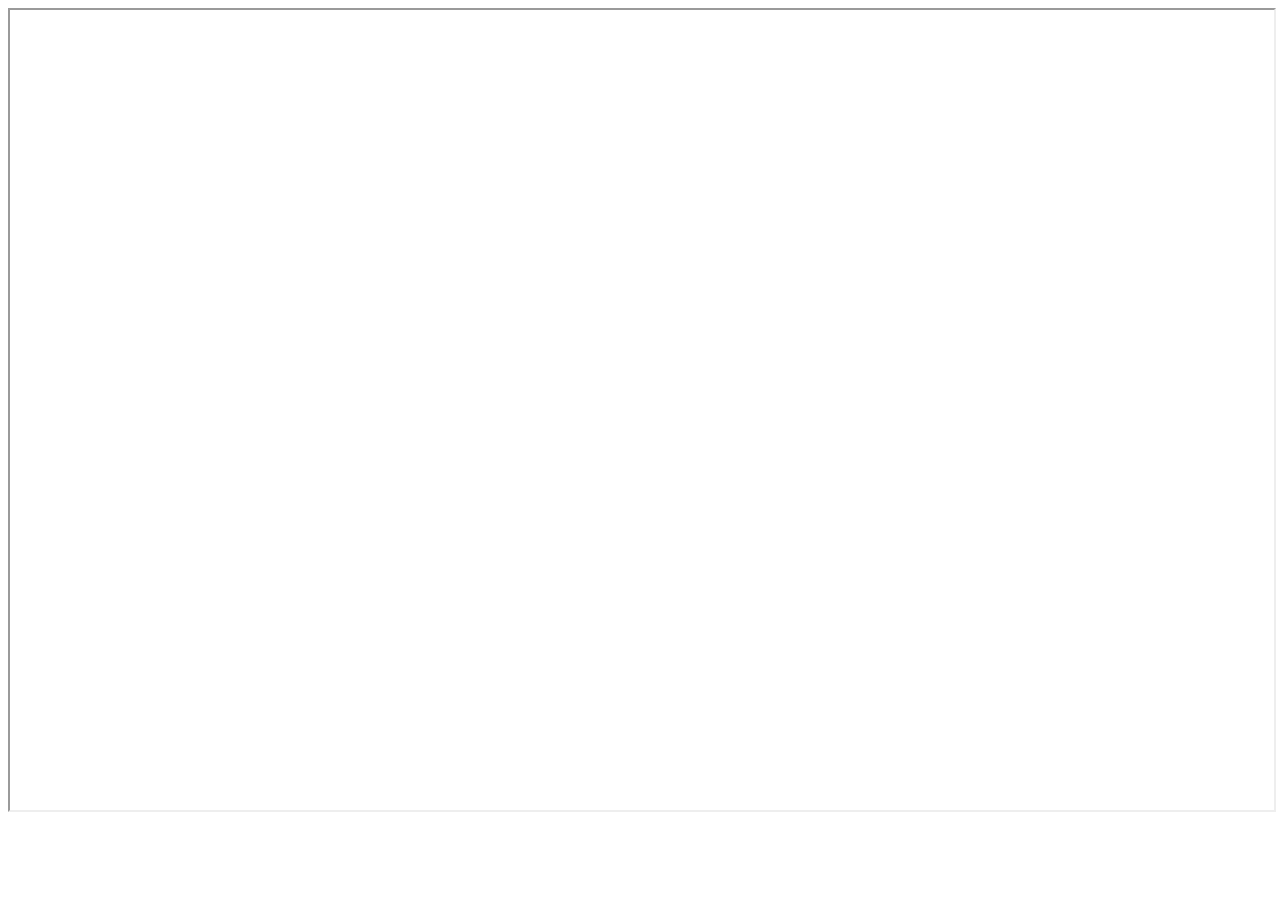
==== index.html @ 92f9ce31 "no jekyll" ====
<!DOCTYPE html>
<html lang="en">
<head>
    <meta charset="UTF-8">
    <meta name="viewport" content="width=device-width, initial-scale=1.0">
    <title>Mitzi Morris</title>
</head>
<body>
    <iframe src="MitziMorrisResume.pdf" width="100%" height="800px"></iframe>
</body>
</html>
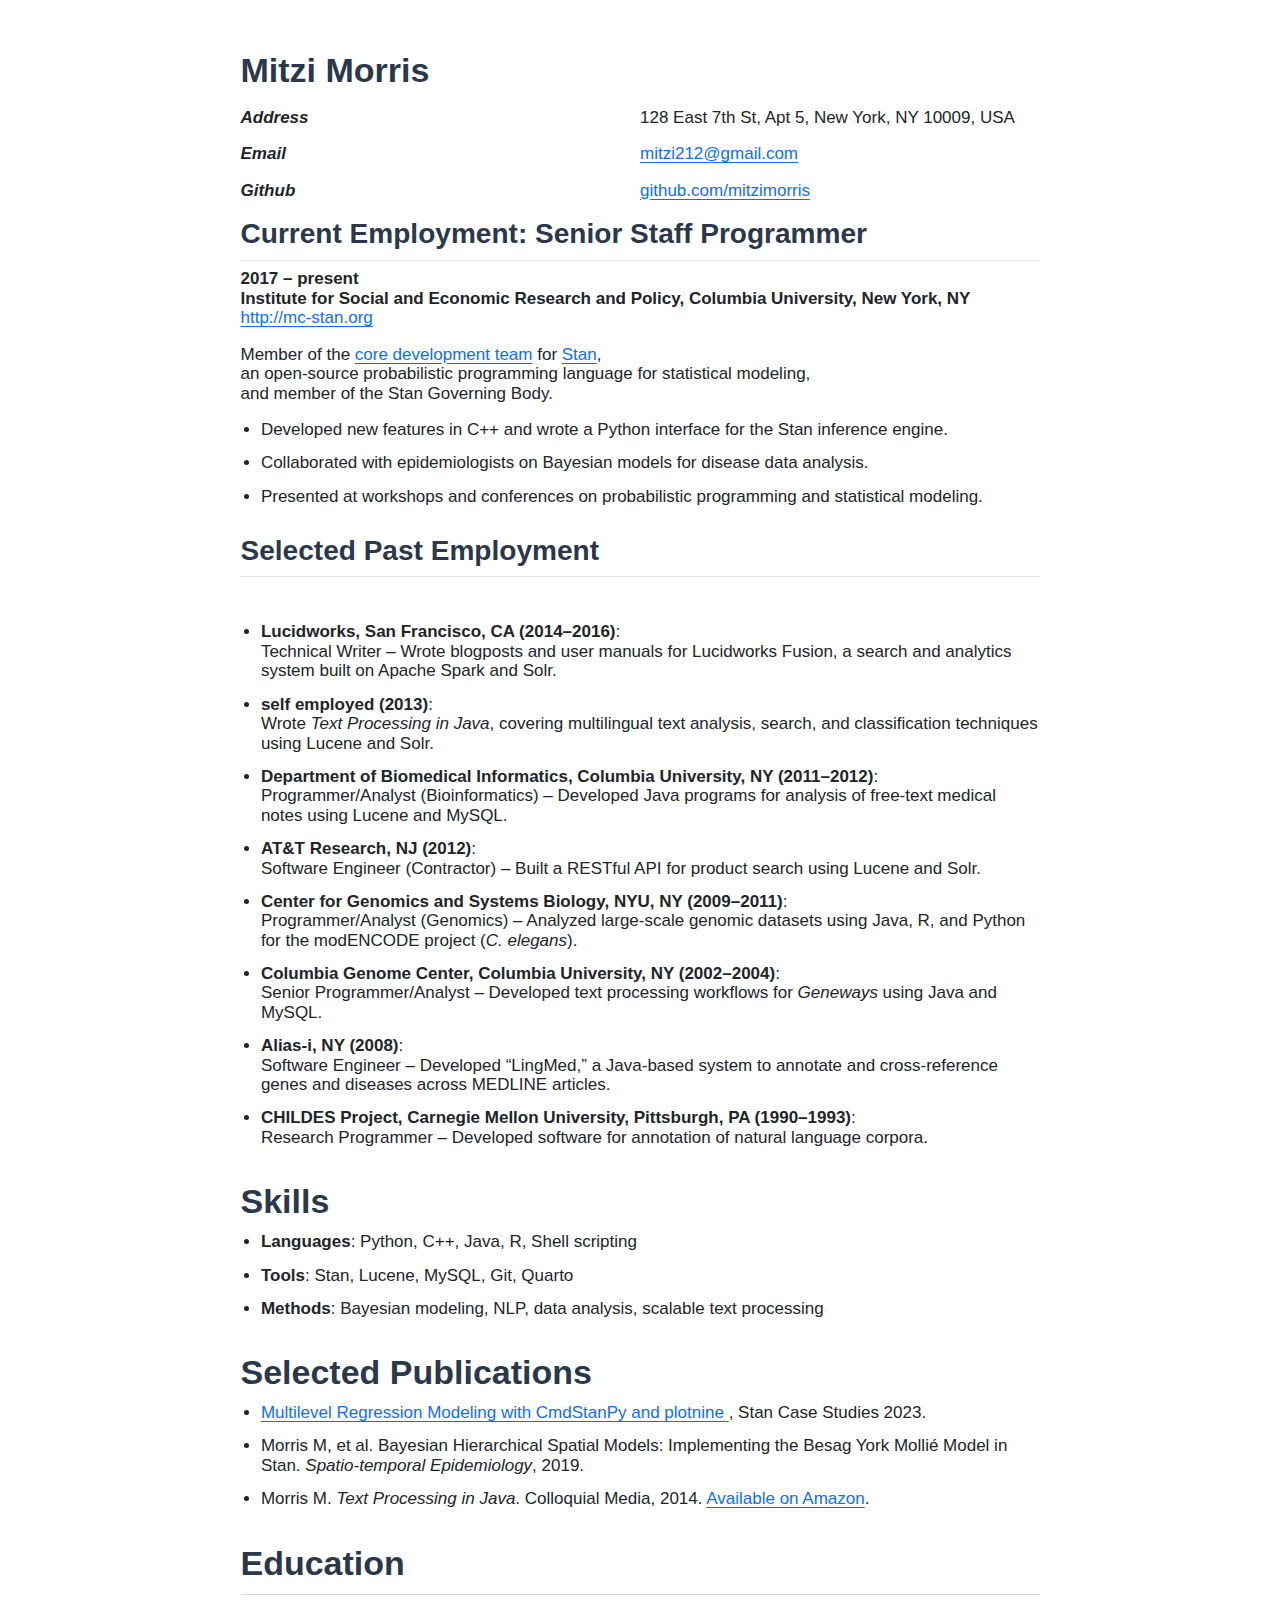
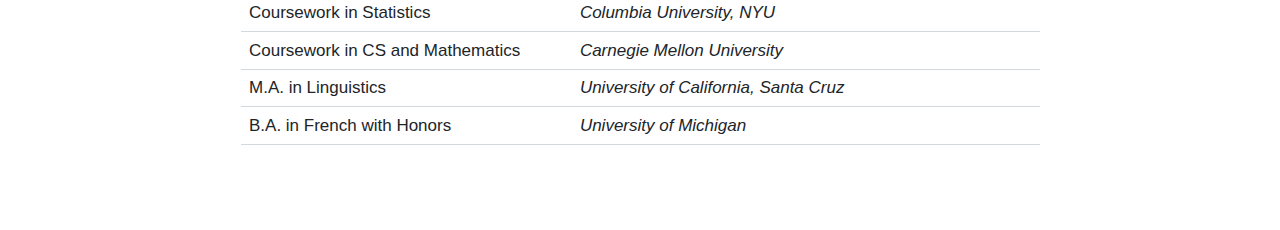
==== commit 098a48e4: "new res" ====
--- a/index.html
+++ b/index.html
@@ -1,11 +1,3670 @@
 <!DOCTYPE html>
-<html lang="en">
-<head>
-    <meta charset="UTF-8">
-    <meta name="viewport" content="width=device-width, initial-scale=1.0">
-    <title>Mitzi Morris</title>
+<html xmlns="http://www.w3.org/1999/xhtml" lang="en" xml:lang="en"><head>
+
+<meta charset="utf-8">
+<meta name="generator" content="quarto-1.5.57">
+
+<meta name="viewport" content="width=device-width, initial-scale=1.0, user-scalable=yes">
+
+
+<title>Mitzi Morris</title>
+<style>
+code{white-space: pre-wrap;}
+span.smallcaps{font-variant: small-caps;}
+div.columns{display: flex; gap: min(4vw, 1.5em);}
+div.column{flex: auto; overflow-x: auto;}
+div.hanging-indent{margin-left: 1.5em; text-indent: -1.5em;}
+ul.task-list{list-style: none;}
+ul.task-list li input[type="checkbox"] {
+width: 0.8em;
+margin: 0 0.8em 0.2em -1em;  vertical-align: middle;
+}
+</style>
+
+
+<script>/*!
+ * clipboard.js v2.0.11
+ * https://clipboardjs.com/
+ *
+ * Licensed MIT © Zeno Rocha
+ */
+!function(t,e){"object"==typeof exports&&"object"==typeof module?module.exports=e():"function"==typeof define&&define.amd?define([],e):"object"==typeof exports?exports.ClipboardJS=e():t.ClipboardJS=e()}(this,function(){return n={686:function(t,e,n){"use strict";n.d(e,{default:function(){return b}});var e=n(279),i=n.n(e),e=n(370),u=n.n(e),e=n(817),r=n.n(e);function c(t){try{return document.execCommand(t)}catch(t){return}}var a=function(t){t=r()(t);return c("cut"),t};function o(t,e){var n,o,t=(n=t,o="rtl"===document.documentElement.getAttribute("dir"),(t=document.createElement("textarea")).style.fontSize="12pt",t.style.border="0",t.style.padding="0",t.style.margin="0",t.style.position="absolute",t.style[o?"right":"left"]="-9999px",o=window.pageYOffset||document.documentElement.scrollTop,t.style.top="".concat(o,"px"),t.setAttribute("readonly",""),t.value=n,t);return e.container.appendChild(t),e=r()(t),c("copy"),t.remove(),e}var f=function(t){var e=1<arguments.length&&void 0!==arguments[1]?arguments[1]:{container:document.body},n="";return"string"==typeof t?n=o(t,e):t instanceof HTMLInputElement&&!["text","search","url","tel","password"].includes(null==t?void 0:t.type)?n=o(t.value,e):(n=r()(t),c("copy")),n};function l(t){return(l="function"==typeof Symbol&&"symbol"==typeof Symbol.iterator?function(t){return typeof t}:function(t){return t&&"function"==typeof Symbol&&t.constructor===Symbol&&t!==Symbol.prototype?"symbol":typeof t})(t)}var s=function(){var t=0<arguments.length&&void 0!==arguments[0]?arguments[0]:{},e=t.action,n=void 0===e?"copy":e,o=t.container,e=t.target,t=t.text;if("copy"!==n&&"cut"!==n)throw new Error('Invalid "action" value, use either "copy" or "cut"');if(void 0!==e){if(!e||"object"!==l(e)||1!==e.nodeType)throw new Error('Invalid "target" value, use a valid Element');if("copy"===n&&e.hasAttribute("disabled"))throw new Error('Invalid "target" attribute. Please use "readonly" instead of "disabled" attribute');if("cut"===n&&(e.hasAttribute("readonly")||e.hasAttribute("disabled")))throw new Error('Invalid "target" attribute. You can\'t cut text from elements with "readonly" or "disabled" attributes')}return t?f(t,{container:o}):e?"cut"===n?a(e):f(e,{container:o}):void 0};function p(t){return(p="function"==typeof Symbol&&"symbol"==typeof Symbol.iterator?function(t){return typeof t}:function(t){return t&&"function"==typeof Symbol&&t.constructor===Symbol&&t!==Symbol.prototype?"symbol":typeof t})(t)}function d(t,e){for(var n=0;n<e.length;n++){var o=e[n];o.enumerable=o.enumerable||!1,o.configurable=!0,"value"in o&&(o.writable=!0),Object.defineProperty(t,o.key,o)}}function y(t,e){return(y=Object.setPrototypeOf||function(t,e){return t.__proto__=e,t})(t,e)}function h(n){var o=function(){if("undefined"==typeof Reflect||!Reflect.construct)return!1;if(Reflect.construct.sham)return!1;if("function"==typeof Proxy)return!0;try{return Date.prototype.toString.call(Reflect.construct(Date,[],function(){})),!0}catch(t){return!1}}();return function(){var t,e=v(n);return t=o?(t=v(this).constructor,Reflect.construct(e,arguments,t)):e.apply(this,arguments),e=this,!(t=t)||"object"!==p(t)&&"function"!=typeof t?function(t){if(void 0!==t)return t;throw new ReferenceError("this hasn't been initialised - super() hasn't been called")}(e):t}}function v(t){return(v=Object.setPrototypeOf?Object.getPrototypeOf:function(t){return t.__proto__||Object.getPrototypeOf(t)})(t)}function m(t,e){t="data-clipboard-".concat(t);if(e.hasAttribute(t))return e.getAttribute(t)}var b=function(){!function(t,e){if("function"!=typeof e&&null!==e)throw new TypeError("Super expression must either be null or a function");t.prototype=Object.create(e&&e.prototype,{constructor:{value:t,writable:!0,configurable:!0}}),e&&y(t,e)}(r,i());var t,e,n,o=h(r);function r(t,e){var n;return function(t){if(!(t instanceof r))throw new TypeError("Cannot call a class as a function")}(this),(n=o.call(this)).resolveOptions(e),n.listenClick(t),n}return t=r,n=[{key:"copy",value:function(t){var e=1<arguments.length&&void 0!==arguments[1]?arguments[1]:{container:document.body};return f(t,e)}},{key:"cut",value:function(t){return a(t)}},{key:"isSupported",value:function(){var t=0<arguments.length&&void 0!==arguments[0]?arguments[0]:["copy","cut"],t="string"==typeof t?[t]:t,e=!!document.queryCommandSupported;return t.forEach(function(t){e=e&&!!document.queryCommandSupported(t)}),e}}],(e=[{key:"resolveOptions",value:function(){var t=0<arguments.length&&void 0!==arguments[0]?arguments[0]:{};this.action="function"==typeof t.action?t.action:this.defaultAction,this.target="function"==typeof t.target?t.target:this.defaultTarget,this.text="function"==typeof t.text?t.text:this.defaultText,this.container="object"===p(t.container)?t.container:document.body}},{key:"listenClick",value:function(t){var e=this;this.listener=u()(t,"click",function(t){return e.onClick(t)})}},{key:"onClick",value:function(t){var e=t.delegateTarget||t.currentTarget,n=this.action(e)||"copy",t=s({action:n,container:this.container,target:this.target(e),text:this.text(e)});this.emit(t?"success":"error",{action:n,text:t,trigger:e,clearSelection:function(){e&&e.focus(),window.getSelection().removeAllRanges()}})}},{key:"defaultAction",value:function(t){return m("action",t)}},{key:"defaultTarget",value:function(t){t=m("target",t);if(t)return document.querySelector(t)}},{key:"defaultText",value:function(t){return m("text",t)}},{key:"destroy",value:function(){this.listener.destroy()}}])&&d(t.prototype,e),n&&d(t,n),r}()},828:function(t){var e;"undefined"==typeof Element||Element.prototype.matches||((e=Element.prototype).matches=e.matchesSelector||e.mozMatchesSelector||e.msMatchesSelector||e.oMatchesSelector||e.webkitMatchesSelector),t.exports=function(t,e){for(;t&&9!==t.nodeType;){if("function"==typeof t.matches&&t.matches(e))return t;t=t.parentNode}}},438:function(t,e,n){var u=n(828);function i(t,e,n,o,r){var i=function(e,n,t,o){return function(t){t.delegateTarget=u(t.target,n),t.delegateTarget&&o.call(e,t)}}.apply(this,arguments);return t.addEventListener(n,i,r),{destroy:function(){t.removeEventListener(n,i,r)}}}t.exports=function(t,e,n,o,r){return"function"==typeof t.addEventListener?i.apply(null,arguments):"function"==typeof n?i.bind(null,document).apply(null,arguments):("string"==typeof t&&(t=document.querySelectorAll(t)),Array.prototype.map.call(t,function(t){return i(t,e,n,o,r)}))}},879:function(t,n){n.node=function(t){return void 0!==t&&t instanceof HTMLElement&&1===t.nodeType},n.nodeList=function(t){var e=Object.prototype.toString.call(t);return void 0!==t&&("[object NodeList]"===e||"[object HTMLCollection]"===e)&&"length"in t&&(0===t.length||n.node(t[0]))},n.string=function(t){return"string"==typeof t||t instanceof String},n.fn=function(t){return"[object Function]"===Object.prototype.toString.call(t)}},370:function(t,e,n){var f=n(879),l=n(438);t.exports=function(t,e,n){if(!t&&!e&&!n)throw new Error("Missing required arguments");if(!f.string(e))throw new TypeError("Second argument must be a String");if(!f.fn(n))throw new TypeError("Third argument must be a Function");if(f.node(t))return c=e,a=n,(u=t).addEventListener(c,a),{destroy:function(){u.removeEventListener(c,a)}};if(f.nodeList(t))return o=t,r=e,i=n,Array.prototype.forEach.call(o,function(t){t.addEventListener(r,i)}),{destroy:function(){Array.prototype.forEach.call(o,function(t){t.removeEventListener(r,i)})}};if(f.string(t))return t=t,e=e,n=n,l(document.body,t,e,n);throw new TypeError("First argument must be a String, HTMLElement, HTMLCollection, or NodeList");var o,r,i,u,c,a}},817:function(t){t.exports=function(t){var e,n="SELECT"===t.nodeName?(t.focus(),t.value):"INPUT"===t.nodeName||"TEXTAREA"===t.nodeName?((e=t.hasAttribute("readonly"))||t.setAttribute("readonly",""),t.select(),t.setSelectionRange(0,t.value.length),e||t.removeAttribute("readonly"),t.value):(t.hasAttribute("contenteditable")&&t.focus(),n=window.getSelection(),(e=document.createRange()).selectNodeContents(t),n.removeAllRanges(),n.addRange(e),n.toString());return n}},279:function(t){function e(){}e.prototype={on:function(t,e,n){var o=this.e||(this.e={});return(o[t]||(o[t]=[])).push({fn:e,ctx:n}),this},once:function(t,e,n){var o=this;function r(){o.off(t,r),e.apply(n,arguments)}return r._=e,this.on(t,r,n)},emit:function(t){for(var e=[].slice.call(arguments,1),n=((this.e||(this.e={}))[t]||[]).slice(),o=0,r=n.length;o<r;o++)n[o].fn.apply(n[o].ctx,e);return this},off:function(t,e){var n=this.e||(this.e={}),o=n[t],r=[];if(o&&e)for(var i=0,u=o.length;i<u;i++)o[i].fn!==e&&o[i].fn._!==e&&r.push(o[i]);return r.length?n[t]=r:delete n[t],this}},t.exports=e,t.exports.TinyEmitter=e}},r={},o.n=function(t){var e=t&&t.__esModule?function(){return t.default}:function(){return t};return o.d(e,{a:e}),e},o.d=function(t,e){for(var n in e)o.o(e,n)&&!o.o(t,n)&&Object.defineProperty(t,n,{enumerable:!0,get:e[n]})},o.o=function(t,e){return Object.prototype.hasOwnProperty.call(t,e)},o(686).default;function o(t){if(r[t])return r[t].exports;var e=r[t]={exports:{}};return n[t](e,e.exports,o),e.exports}var n,r});</script>
+<script>const sectionChanged = new CustomEvent("quarto-sectionChanged", {
+  detail: {},
+  bubbles: true,
+  cancelable: false,
+  composed: false,
+});
+
+const layoutMarginEls = () => {
+  // Find any conflicting margin elements and add margins to the
+  // top to prevent overlap
+  const marginChildren = window.document.querySelectorAll(
+    ".column-margin.column-container > *, .margin-caption, .aside"
+  );
+
+  let lastBottom = 0;
+  for (const marginChild of marginChildren) {
+    if (marginChild.offsetParent !== null) {
+      // clear the top margin so we recompute it
+      marginChild.style.marginTop = null;
+      const top = marginChild.getBoundingClientRect().top + window.scrollY;
+      if (top < lastBottom) {
+        const marginChildStyle = window.getComputedStyle(marginChild);
+        const marginBottom = parseFloat(marginChildStyle["marginBottom"]);
+        const margin = lastBottom - top + marginBottom;
+        marginChild.style.marginTop = `${margin}px`;
+      }
+      const styles = window.getComputedStyle(marginChild);
+      const marginTop = parseFloat(styles["marginTop"]);
+      lastBottom = top + marginChild.getBoundingClientRect().height + marginTop;
+    }
+  }
+};
+
+window.document.addEventListener("DOMContentLoaded", function (_event) {
+  // Recompute the position of margin elements anytime the body size changes
+  if (window.ResizeObserver) {
+    const resizeObserver = new window.ResizeObserver(
+      throttle(() => {
+        layoutMarginEls();
+        if (
+          window.document.body.getBoundingClientRect().width < 990 &&
+          isReaderMode()
+        ) {
+          quartoToggleReader();
+        }
+      }, 50)
+    );
+    resizeObserver.observe(window.document.body);
+  }
+
+  const tocEl = window.document.querySelector('nav.toc-active[role="doc-toc"]');
+  const sidebarEl = window.document.getElementById("quarto-sidebar");
+  const leftTocEl = window.document.getElementById("quarto-sidebar-toc-left");
+  const marginSidebarEl = window.document.getElementById(
+    "quarto-margin-sidebar"
+  );
+  // function to determine whether the element has a previous sibling that is active
+  const prevSiblingIsActiveLink = (el) => {
+    const sibling = el.previousElementSibling;
+    if (sibling && sibling.tagName === "A") {
+      return sibling.classList.contains("active");
+    } else {
+      return false;
+    }
+  };
+
+  // fire slideEnter for bootstrap tab activations (for htmlwidget resize behavior)
+  function fireSlideEnter(e) {
+    const event = window.document.createEvent("Event");
+    event.initEvent("slideenter", true, true);
+    window.document.dispatchEvent(event);
+  }
+  const tabs = window.document.querySelectorAll('a[data-bs-toggle="tab"]');
+  tabs.forEach((tab) => {
+    tab.addEventListener("shown.bs.tab", fireSlideEnter);
+  });
+
+  // fire slideEnter for tabby tab activations (for htmlwidget resize behavior)
+  document.addEventListener("tabby", fireSlideEnter, false);
+
+  // Track scrolling and mark TOC links as active
+  // get table of contents and sidebar (bail if we don't have at least one)
+  const tocLinks = tocEl
+    ? [...tocEl.querySelectorAll("a[data-scroll-target]")]
+    : [];
+  const makeActive = (link) => tocLinks[link].classList.add("active");
+  const removeActive = (link) => tocLinks[link].classList.remove("active");
+  const removeAllActive = () =>
+    [...Array(tocLinks.length).keys()].forEach((link) => removeActive(link));
+
+  // activate the anchor for a section associated with this TOC entry
+  tocLinks.forEach((link) => {
+    link.addEventListener("click", () => {
+      if (link.href.indexOf("#") !== -1) {
+        const anchor = link.href.split("#")[1];
+        const heading = window.document.querySelector(
+          `[data-anchor-id="${anchor}"]`
+        );
+        if (heading) {
+          // Add the class
+          heading.classList.add("reveal-anchorjs-link");
+
+          // function to show the anchor
+          const handleMouseout = () => {
+            heading.classList.remove("reveal-anchorjs-link");
+            heading.removeEventListener("mouseout", handleMouseout);
+          };
+
+          // add a function to clear the anchor when the user mouses out of it
+          heading.addEventListener("mouseout", handleMouseout);
+        }
+      }
+    });
+  });
+
+  const sections = tocLinks.map((link) => {
+    const target = link.getAttribute("data-scroll-target");
+    if (target.startsWith("#")) {
+      return window.document.getElementById(decodeURI(`${target.slice(1)}`));
+    } else {
+      return window.document.querySelector(decodeURI(`${target}`));
+    }
+  });
+
+  const sectionMargin = 200;
+  let currentActive = 0;
+  // track whether we've initialized state the first time
+  let init = false;
+
+  const updateActiveLink = () => {
+    // The index from bottom to top (e.g. reversed list)
+    let sectionIndex = -1;
+    if (
+      window.innerHeight + window.pageYOffset >=
+      window.document.body.offsetHeight
+    ) {
+      // This is the no-scroll case where last section should be the active one
+      sectionIndex = 0;
+    } else {
+      // This finds the last section visible on screen that should be made active
+      sectionIndex = [...sections].reverse().findIndex((section) => {
+        if (section) {
+          return window.pageYOffset >= section.offsetTop - sectionMargin;
+        } else {
+          return false;
+        }
+      });
+    }
+    if (sectionIndex > -1) {
+      const current = sections.length - sectionIndex - 1;
+      if (current !== currentActive) {
+        removeAllActive();
+        currentActive = current;
+        makeActive(current);
+        if (init) {
+          window.dispatchEvent(sectionChanged);
+        }
+        init = true;
+      }
+    }
+  };
+
+  const inHiddenRegion = (top, bottom, hiddenRegions) => {
+    for (const region of hiddenRegions) {
+      if (top <= region.bottom && bottom >= region.top) {
+        return true;
+      }
+    }
+    return false;
+  };
+
+  const categorySelector = "header.quarto-title-block .quarto-category";
+  const activateCategories = (href) => {
+    // Find any categories
+    // Surround them with a link pointing back to:
+    // #category=Authoring
+    try {
+      const categoryEls = window.document.querySelectorAll(categorySelector);
+      for (const categoryEl of categoryEls) {
+        const categoryText = categoryEl.textContent;
+        if (categoryText) {
+          const link = `${href}#category=${encodeURIComponent(categoryText)}`;
+          const linkEl = window.document.createElement("a");
+          linkEl.setAttribute("href", link);
+          for (const child of categoryEl.childNodes) {
+            linkEl.append(child);
+          }
+          categoryEl.appendChild(linkEl);
+        }
+      }
+    } catch {
+      // Ignore errors
+    }
+  };
+  function hasTitleCategories() {
+    return window.document.querySelector(categorySelector) !== null;
+  }
+
+  function offsetRelativeUrl(url) {
+    const offset = getMeta("quarto:offset");
+    return offset ? offset + url : url;
+  }
+
+  function offsetAbsoluteUrl(url) {
+    const offset = getMeta("quarto:offset");
+    const baseUrl = new URL(offset, window.location);
+
+    const projRelativeUrl = url.replace(baseUrl, "");
+    if (projRelativeUrl.startsWith("/")) {
+      return projRelativeUrl;
+    } else {
+      return "/" + projRelativeUrl;
+    }
+  }
+
+  // read a meta tag value
+  function getMeta(metaName) {
+    const metas = window.document.getElementsByTagName("meta");
+    for (let i = 0; i < metas.length; i++) {
+      if (metas[i].getAttribute("name") === metaName) {
+        return metas[i].getAttribute("content");
+      }
+    }
+    return "";
+  }
+
+  async function findAndActivateCategories() {
+    const currentPagePath = offsetAbsoluteUrl(window.location.href);
+    const response = await fetch(offsetRelativeUrl("listings.json"));
+    if (response.status == 200) {
+      return response.json().then(function (listingPaths) {
+        const listingHrefs = [];
+        for (const listingPath of listingPaths) {
+          const pathWithoutLeadingSlash = listingPath.listing.substring(1);
+          for (const item of listingPath.items) {
+            if (
+              item === currentPagePath ||
+              item === currentPagePath + "index.html"
+            ) {
+              // Resolve this path against the offset to be sure
+              // we already are using the correct path to the listing
+              // (this adjusts the listing urls to be rooted against
+              // whatever root the page is actually running against)
+              const relative = offsetRelativeUrl(pathWithoutLeadingSlash);
+              const baseUrl = window.location;
+              const resolvedPath = new URL(relative, baseUrl);
+              listingHrefs.push(resolvedPath.pathname);
+              break;
+            }
+          }
+        }
+
+        // Look up the tree for a nearby linting and use that if we find one
+        const nearestListing = findNearestParentListing(
+          offsetAbsoluteUrl(window.location.pathname),
+          listingHrefs
+        );
+        if (nearestListing) {
+          activateCategories(nearestListing);
+        } else {
+          // See if the referrer is a listing page for this item
+          const referredRelativePath = offsetAbsoluteUrl(document.referrer);
+          const referrerListing = listingHrefs.find((listingHref) => {
+            const isListingReferrer =
+              listingHref === referredRelativePath ||
+              listingHref === referredRelativePath + "index.html";
+            return isListingReferrer;
+          });
+
+          if (referrerListing) {
+            // Try to use the referrer if possible
+            activateCategories(referrerListing);
+          } else if (listingHrefs.length > 0) {
+            // Otherwise, just fall back to the first listing
+            activateCategories(listingHrefs[0]);
+          }
+        }
+      });
+    }
+  }
+  if (hasTitleCategories()) {
+    findAndActivateCategories();
+  }
+
+  const findNearestParentListing = (href, listingHrefs) => {
+    if (!href || !listingHrefs) {
+      return undefined;
+    }
+    // Look up the tree for a nearby linting and use that if we find one
+    const relativeParts = href.substring(1).split("/");
+    while (relativeParts.length > 0) {
+      const path = relativeParts.join("/");
+      for (const listingHref of listingHrefs) {
+        if (listingHref.startsWith(path)) {
+          return listingHref;
+        }
+      }
+      relativeParts.pop();
+    }
+
+    return undefined;
+  };
+
+  const manageSidebarVisiblity = (el, placeholderDescriptor) => {
+    let isVisible = true;
+    let elRect;
+
+    return (hiddenRegions) => {
+      if (el === null) {
+        return;
+      }
+
+      // Find the last element of the TOC
+      const lastChildEl = el.lastElementChild;
+
+      if (lastChildEl) {
+        // Converts the sidebar to a menu
+        const convertToMenu = () => {
+          for (const child of el.children) {
+            child.style.opacity = 0;
+            child.style.overflow = "hidden";
+            child.style.pointerEvents = "none";
+          }
+
+          nexttick(() => {
+            const toggleContainer = window.document.createElement("div");
+            toggleContainer.style.width = "100%";
+            toggleContainer.classList.add("zindex-over-content");
+            toggleContainer.classList.add("quarto-sidebar-toggle");
+            toggleContainer.classList.add("headroom-target"); // Marks this to be managed by headeroom
+            toggleContainer.id = placeholderDescriptor.id;
+            toggleContainer.style.position = "fixed";
+
+            const toggleIcon = window.document.createElement("i");
+            toggleIcon.classList.add("quarto-sidebar-toggle-icon");
+            toggleIcon.classList.add("bi");
+            toggleIcon.classList.add("bi-caret-down-fill");
+
+            const toggleTitle = window.document.createElement("div");
+            const titleEl = window.document.body.querySelector(
+              placeholderDescriptor.titleSelector
+            );
+            if (titleEl) {
+              toggleTitle.append(
+                titleEl.textContent || titleEl.innerText,
+                toggleIcon
+              );
+            }
+            toggleTitle.classList.add("zindex-over-content");
+            toggleTitle.classList.add("quarto-sidebar-toggle-title");
+            toggleContainer.append(toggleTitle);
+
+            const toggleContents = window.document.createElement("div");
+            toggleContents.classList = el.classList;
+            toggleContents.classList.add("zindex-over-content");
+            toggleContents.classList.add("quarto-sidebar-toggle-contents");
+            for (const child of el.children) {
+              if (child.id === "toc-title") {
+                continue;
+              }
+
+              const clone = child.cloneNode(true);
+              clone.style.opacity = 1;
+              clone.style.pointerEvents = null;
+              clone.style.display = null;
+              toggleContents.append(clone);
+            }
+            toggleContents.style.height = "0px";
+            const positionToggle = () => {
+              // position the element (top left of parent, same width as parent)
+              if (!elRect) {
+                elRect = el.getBoundingClientRect();
+              }
+              toggleContainer.style.left = `${elRect.left}px`;
+              toggleContainer.style.top = `${elRect.top}px`;
+              toggleContainer.style.width = `${elRect.width}px`;
+            };
+            positionToggle();
+
+            toggleContainer.append(toggleContents);
+            el.parentElement.prepend(toggleContainer);
+
+            // Process clicks
+            let tocShowing = false;
+            // Allow the caller to control whether this is dismissed
+            // when it is clicked (e.g. sidebar navigation supports
+            // opening and closing the nav tree, so don't dismiss on click)
+            const clickEl = placeholderDescriptor.dismissOnClick
+              ? toggleContainer
+              : toggleTitle;
+
+            const closeToggle = () => {
+              if (tocShowing) {
+                toggleContainer.classList.remove("expanded");
+                toggleContents.style.height = "0px";
+                tocShowing = false;
+              }
+            };
+
+            // Get rid of any expanded toggle if the user scrolls
+            window.document.addEventListener(
+              "scroll",
+              throttle(() => {
+                closeToggle();
+              }, 50)
+            );
+
+            // Handle positioning of the toggle
+            window.addEventListener(
+              "resize",
+              throttle(() => {
+                elRect = undefined;
+                positionToggle();
+              }, 50)
+            );
+
+            window.addEventListener("quarto-hrChanged", () => {
+              elRect = undefined;
+            });
+
+            // Process the click
+            clickEl.onclick = () => {
+              if (!tocShowing) {
+                toggleContainer.classList.add("expanded");
+                toggleContents.style.height = null;
+                tocShowing = true;
+              } else {
+                closeToggle();
+              }
+            };
+          });
+        };
+
+        // Converts a sidebar from a menu back to a sidebar
+        const convertToSidebar = () => {
+          for (const child of el.children) {
+            child.style.opacity = 1;
+            child.style.overflow = null;
+            child.style.pointerEvents = null;
+          }
+
+          const placeholderEl = window.document.getElementById(
+            placeholderDescriptor.id
+          );
+          if (placeholderEl) {
+            placeholderEl.remove();
+          }
+
+          el.classList.remove("rollup");
+        };
+
+        if (isReaderMode()) {
+          convertToMenu();
+          isVisible = false;
+        } else {
+          // Find the top and bottom o the element that is being managed
+          const elTop = el.offsetTop;
+          const elBottom =
+            elTop + lastChildEl.offsetTop + lastChildEl.offsetHeight;
+
+          if (!isVisible) {
+            // If the element is current not visible reveal if there are
+            // no conflicts with overlay regions
+            if (!inHiddenRegion(elTop, elBottom, hiddenRegions)) {
+              convertToSidebar();
+              isVisible = true;
+            }
+          } else {
+            // If the element is visible, hide it if it conflicts with overlay regions
+            // and insert a placeholder toggle (or if we're in reader mode)
+            if (inHiddenRegion(elTop, elBottom, hiddenRegions)) {
+              convertToMenu();
+              isVisible = false;
+            }
+          }
+        }
+      }
+    };
+  };
+
+  const tabEls = document.querySelectorAll('a[data-bs-toggle="tab"]');
+  for (const tabEl of tabEls) {
+    const id = tabEl.getAttribute("data-bs-target");
+    if (id) {
+      const columnEl = document.querySelector(
+        `${id} .column-margin, .tabset-margin-content`
+      );
+      if (columnEl)
+        tabEl.addEventListener("shown.bs.tab", function (event) {
+          const el = event.srcElement;
+          if (el) {
+            const visibleCls = `${el.id}-margin-content`;
+            // walk up until we find a parent tabset
+            let panelTabsetEl = el.parentElement;
+            while (panelTabsetEl) {
+              if (panelTabsetEl.classList.contains("panel-tabset")) {
+                break;
+              }
+              panelTabsetEl = panelTabsetEl.parentElement;
+            }
+
+            if (panelTabsetEl) {
+              const prevSib = panelTabsetEl.previousElementSibling;
+              if (
+                prevSib &&
+                prevSib.classList.contains("tabset-margin-container")
+              ) {
+                const childNodes = prevSib.querySelectorAll(
+                  ".tabset-margin-content"
+                );
+                for (const childEl of childNodes) {
+                  if (childEl.classList.contains(visibleCls)) {
+                    childEl.classList.remove("collapse");
+                  } else {
+                    childEl.classList.add("collapse");
+                  }
+                }
+              }
+            }
+          }
+
+          layoutMarginEls();
+        });
+    }
+  }
+
+  // Manage the visibility of the toc and the sidebar
+  const marginScrollVisibility = manageSidebarVisiblity(marginSidebarEl, {
+    id: "quarto-toc-toggle",
+    titleSelector: "#toc-title",
+    dismissOnClick: true,
+  });
+  const sidebarScrollVisiblity = manageSidebarVisiblity(sidebarEl, {
+    id: "quarto-sidebarnav-toggle",
+    titleSelector: ".title",
+    dismissOnClick: false,
+  });
+  let tocLeftScrollVisibility;
+  if (leftTocEl) {
+    tocLeftScrollVisibility = manageSidebarVisiblity(leftTocEl, {
+      id: "quarto-lefttoc-toggle",
+      titleSelector: "#toc-title",
+      dismissOnClick: true,
+    });
+  }
+
+  // Find the first element that uses formatting in special columns
+  const conflictingEls = window.document.body.querySelectorAll(
+    '[class^="column-"], [class*=" column-"], aside, [class*="margin-caption"], [class*=" margin-caption"], [class*="margin-ref"], [class*=" margin-ref"]'
+  );
+
+  // Filter all the possibly conflicting elements into ones
+  // the do conflict on the left or ride side
+  const arrConflictingEls = Array.from(conflictingEls);
+  const leftSideConflictEls = arrConflictingEls.filter((el) => {
+    if (el.tagName === "ASIDE") {
+      return false;
+    }
+    return Array.from(el.classList).find((className) => {
+      return (
+        className !== "column-body" &&
+        className.startsWith("column-") &&
+        !className.endsWith("right") &&
+        !className.endsWith("container") &&
+        className !== "column-margin"
+      );
+    });
+  });
+  const rightSideConflictEls = arrConflictingEls.filter((el) => {
+    if (el.tagName === "ASIDE") {
+      return true;
+    }
+
+    const hasMarginCaption = Array.from(el.classList).find((className) => {
+      return className == "margin-caption";
+    });
+    if (hasMarginCaption) {
+      return true;
+    }
+
+    return Array.from(el.classList).find((className) => {
+      return (
+        className !== "column-body" &&
+        !className.endsWith("container") &&
+        className.startsWith("column-") &&
+        !className.endsWith("left")
+      );
+    });
+  });
+
+  const kOverlapPaddingSize = 10;
+  function toRegions(els) {
+    return els.map((el) => {
+      const boundRect = el.getBoundingClientRect();
+      const top =
+        boundRect.top +
+        document.documentElement.scrollTop -
+        kOverlapPaddingSize;
+      return {
+        top,
+        bottom: top + el.scrollHeight + 2 * kOverlapPaddingSize,
+      };
+    });
+  }
+
+  let hasObserved = false;
+  const visibleItemObserver = (els) => {
+    let visibleElements = [...els];
+    const intersectionObserver = new IntersectionObserver(
+      (entries, _observer) => {
+        entries.forEach((entry) => {
+          if (entry.isIntersecting) {
+            if (visibleElements.indexOf(entry.target) === -1) {
+              visibleElements.push(entry.target);
+            }
+          } else {
+            visibleElements = visibleElements.filter((visibleEntry) => {
+              return visibleEntry !== entry;
+            });
+          }
+        });
+
+        if (!hasObserved) {
+          hideOverlappedSidebars();
+        }
+        hasObserved = true;
+      },
+      {}
+    );
+    els.forEach((el) => {
+      intersectionObserver.observe(el);
+    });
+
+    return {
+      getVisibleEntries: () => {
+        return visibleElements;
+      },
+    };
+  };
+
+  const rightElementObserver = visibleItemObserver(rightSideConflictEls);
+  const leftElementObserver = visibleItemObserver(leftSideConflictEls);
+
+  const hideOverlappedSidebars = () => {
+    marginScrollVisibility(toRegions(rightElementObserver.getVisibleEntries()));
+    sidebarScrollVisiblity(toRegions(leftElementObserver.getVisibleEntries()));
+    if (tocLeftScrollVisibility) {
+      tocLeftScrollVisibility(
+        toRegions(leftElementObserver.getVisibleEntries())
+      );
+    }
+  };
+
+  window.quartoToggleReader = () => {
+    // Applies a slow class (or removes it)
+    // to update the transition speed
+    const slowTransition = (slow) => {
+      const manageTransition = (id, slow) => {
+        const el = document.getElementById(id);
+        if (el) {
+          if (slow) {
+            el.classList.add("slow");
+          } else {
+            el.classList.remove("slow");
+          }
+        }
+      };
+
+      manageTransition("TOC", slow);
+      manageTransition("quarto-sidebar", slow);
+    };
+    const readerMode = !isReaderMode();
+    setReaderModeValue(readerMode);
+
+    // If we're entering reader mode, slow the transition
+    if (readerMode) {
+      slowTransition(readerMode);
+    }
+    highlightReaderToggle(readerMode);
+    hideOverlappedSidebars();
+
+    // If we're exiting reader mode, restore the non-slow transition
+    if (!readerMode) {
+      slowTransition(!readerMode);
+    }
+  };
+
+  const highlightReaderToggle = (readerMode) => {
+    const els = document.querySelectorAll(".quarto-reader-toggle");
+    if (els) {
+      els.forEach((el) => {
+        if (readerMode) {
+          el.classList.add("reader");
+        } else {
+          el.classList.remove("reader");
+        }
+      });
+    }
+  };
+
+  const setReaderModeValue = (val) => {
+    if (window.location.protocol !== "file:") {
+      window.localStorage.setItem("quarto-reader-mode", val);
+    } else {
+      localReaderMode = val;
+    }
+  };
+
+  const isReaderMode = () => {
+    if (window.location.protocol !== "file:") {
+      return window.localStorage.getItem("quarto-reader-mode") === "true";
+    } else {
+      return localReaderMode;
+    }
+  };
+  let localReaderMode = null;
+
+  const tocOpenDepthStr = tocEl?.getAttribute("data-toc-expanded");
+  const tocOpenDepth = tocOpenDepthStr ? Number(tocOpenDepthStr) : 1;
+
+  // Walk the TOC and collapse/expand nodes
+  // Nodes are expanded if:
+  // - they are top level
+  // - they have children that are 'active' links
+  // - they are directly below an link that is 'active'
+  const walk = (el, depth) => {
+    // Tick depth when we enter a UL
+    if (el.tagName === "UL") {
+      depth = depth + 1;
+    }
+
+    // It this is active link
+    let isActiveNode = false;
+    if (el.tagName === "A" && el.classList.contains("active")) {
+      isActiveNode = true;
+    }
+
+    // See if there is an active child to this element
+    let hasActiveChild = false;
+    for (child of el.children) {
+      hasActiveChild = walk(child, depth) || hasActiveChild;
+    }
+
+    // Process the collapse state if this is an UL
+    if (el.tagName === "UL") {
+      if (tocOpenDepth === -1 && depth > 1) {
+        // toc-expand: false
+        el.classList.add("collapse");
+      } else if (
+        depth <= tocOpenDepth ||
+        hasActiveChild ||
+        prevSiblingIsActiveLink(el)
+      ) {
+        el.classList.remove("collapse");
+      } else {
+        el.classList.add("collapse");
+      }
+
+      // untick depth when we leave a UL
+      depth = depth - 1;
+    }
+    return hasActiveChild || isActiveNode;
+  };
+
+  // walk the TOC and expand / collapse any items that should be shown
+  if (tocEl) {
+    updateActiveLink();
+    walk(tocEl, 0);
+  }
+
+  // Throttle the scroll event and walk peridiocally
+  window.document.addEventListener(
+    "scroll",
+    throttle(() => {
+      if (tocEl) {
+        updateActiveLink();
+        walk(tocEl, 0);
+      }
+      if (!isReaderMode()) {
+        hideOverlappedSidebars();
+      }
+    }, 5)
+  );
+  window.addEventListener(
+    "resize",
+    throttle(() => {
+      if (tocEl) {
+        updateActiveLink();
+        walk(tocEl, 0);
+      }
+      if (!isReaderMode()) {
+        hideOverlappedSidebars();
+      }
+    }, 10)
+  );
+  hideOverlappedSidebars();
+  highlightReaderToggle(isReaderMode());
+});
+
+// grouped tabsets
+window.addEventListener("pageshow", (_event) => {
+  function getTabSettings() {
+    const data = localStorage.getItem("quarto-persistent-tabsets-data");
+    if (!data) {
+      localStorage.setItem("quarto-persistent-tabsets-data", "{}");
+      return {};
+    }
+    if (data) {
+      return JSON.parse(data);
+    }
+  }
+
+  function setTabSettings(data) {
+    localStorage.setItem(
+      "quarto-persistent-tabsets-data",
+      JSON.stringify(data)
+    );
+  }
+
+  function setTabState(groupName, groupValue) {
+    const data = getTabSettings();
+    data[groupName] = groupValue;
+    setTabSettings(data);
+  }
+
+  function toggleTab(tab, active) {
+    const tabPanelId = tab.getAttribute("aria-controls");
+    const tabPanel = document.getElementById(tabPanelId);
+    if (active) {
+      tab.classList.add("active");
+      tabPanel.classList.add("active");
+    } else {
+      tab.classList.remove("active");
+      tabPanel.classList.remove("active");
+    }
+  }
+
+  function toggleAll(selectedGroup, selectorsToSync) {
+    for (const [thisGroup, tabs] of Object.entries(selectorsToSync)) {
+      const active = selectedGroup === thisGroup;
+      for (const tab of tabs) {
+        toggleTab(tab, active);
+      }
+    }
+  }
+
+  function findSelectorsToSyncByLanguage() {
+    const result = {};
+    const tabs = Array.from(
+      document.querySelectorAll(`div[data-group] a[id^='tabset-']`)
+    );
+    for (const item of tabs) {
+      const div = item.parentElement.parentElement.parentElement;
+      const group = div.getAttribute("data-group");
+      if (!result[group]) {
+        result[group] = {};
+      }
+      const selectorsToSync = result[group];
+      const value = item.innerHTML;
+      if (!selectorsToSync[value]) {
+        selectorsToSync[value] = [];
+      }
+      selectorsToSync[value].push(item);
+    }
+    return result;
+  }
+
+  function setupSelectorSync() {
+    const selectorsToSync = findSelectorsToSyncByLanguage();
+    Object.entries(selectorsToSync).forEach(([group, tabSetsByValue]) => {
+      Object.entries(tabSetsByValue).forEach(([value, items]) => {
+        items.forEach((item) => {
+          item.addEventListener("click", (_event) => {
+            setTabState(group, value);
+            toggleAll(value, selectorsToSync[group]);
+          });
+        });
+      });
+    });
+    return selectorsToSync;
+  }
+
+  const selectorsToSync = setupSelectorSync();
+  for (const [group, selectedName] of Object.entries(getTabSettings())) {
+    const selectors = selectorsToSync[group];
+    // it's possible that stale state gives us empty selections, so we explicitly check here.
+    if (selectors) {
+      toggleAll(selectedName, selectors);
+    }
+  }
+});
+
+function throttle(func, wait) {
+  let waiting = false;
+  return function () {
+    if (!waiting) {
+      func.apply(this, arguments);
+      waiting = true;
+      setTimeout(function () {
+        waiting = false;
+      }, wait);
+    }
+  };
+}
+
+function nexttick(func) {
+  return setTimeout(func, 0);
+}
+</script>
+<script>/**
+ * @popperjs/core v2.11.7 - MIT License
+ */
+
+!function(e,t){"object"==typeof exports&&"undefined"!=typeof module?t(exports):"function"==typeof define&&define.amd?define(["exports"],t):t((e="undefined"!=typeof globalThis?globalThis:e||self).Popper={})}(this,(function(e){"use strict";function t(e){if(null==e)return window;if("[object Window]"!==e.toString()){var t=e.ownerDocument;return t&&t.defaultView||window}return e}function n(e){return e instanceof t(e).Element||e instanceof Element}function r(e){return e instanceof t(e).HTMLElement||e instanceof HTMLElement}function o(e){return"undefined"!=typeof ShadowRoot&&(e instanceof t(e).ShadowRoot||e instanceof ShadowRoot)}var i=Math.max,a=Math.min,s=Math.round;function f(){var e=navigator.userAgentData;return null!=e&&e.brands&&Array.isArray(e.brands)?e.brands.map((function(e){return e.brand+"/"+e.version})).join(" "):navigator.userAgent}function c(){return!/^((?!chrome|android).)*safari/i.test(f())}function p(e,o,i){void 0===o&&(o=!1),void 0===i&&(i=!1);var a=e.getBoundingClientRect(),f=1,p=1;o&&r(e)&&(f=e.offsetWidth>0&&s(a.width)/e.offsetWidth||1,p=e.offsetHeight>0&&s(a.height)/e.offsetHeight||1);var u=(n(e)?t(e):window).visualViewport,l=!c()&&i,d=(a.left+(l&&u?u.offsetLeft:0))/f,h=(a.top+(l&&u?u.offsetTop:0))/p,m=a.width/f,v=a.height/p;return{width:m,height:v,top:h,right:d+m,bottom:h+v,left:d,x:d,y:h}}function u(e){var n=t(e);return{scrollLeft:n.pageXOffset,scrollTop:n.pageYOffset}}function l(e){return e?(e.nodeName||"").toLowerCase():null}function d(e){return((n(e)?e.ownerDocument:e.document)||window.document).documentElement}function h(e){return p(d(e)).left+u(e).scrollLeft}function m(e){return t(e).getComputedStyle(e)}function v(e){var t=m(e),n=t.overflow,r=t.overflowX,o=t.overflowY;return/auto|scroll|overlay|hidden/.test(n+o+r)}function y(e,n,o){void 0===o&&(o=!1);var i,a,f=r(n),c=r(n)&&function(e){var t=e.getBoundingClientRect(),n=s(t.width)/e.offsetWidth||1,r=s(t.height)/e.offsetHeight||1;return 1!==n||1!==r}(n),m=d(n),y=p(e,c,o),g={scrollLeft:0,scrollTop:0},b={x:0,y:0};return(f||!f&&!o)&&(("body"!==l(n)||v(m))&&(g=(i=n)!==t(i)&&r(i)?{scrollLeft:(a=i).scrollLeft,scrollTop:a.scrollTop}:u(i)),r(n)?((b=p(n,!0)).x+=n.clientLeft,b.y+=n.clientTop):m&&(b.x=h(m))),{x:y.left+g.scrollLeft-b.x,y:y.top+g.scrollTop-b.y,width:y.width,height:y.height}}function g(e){var t=p(e),n=e.offsetWidth,r=e.offsetHeight;return Math.abs(t.width-n)<=1&&(n=t.width),Math.abs(t.height-r)<=1&&(r=t.height),{x:e.offsetLeft,y:e.offsetTop,width:n,height:r}}function b(e){return"html"===l(e)?e:e.assignedSlot||e.parentNode||(o(e)?e.host:null)||d(e)}function x(e){return["html","body","#document"].indexOf(l(e))>=0?e.ownerDocument.body:r(e)&&v(e)?e:x(b(e))}function w(e,n){var r;void 0===n&&(n=[]);var o=x(e),i=o===(null==(r=e.ownerDocument)?void 0:r.body),a=t(o),s=i?[a].concat(a.visualViewport||[],v(o)?o:[]):o,f=n.concat(s);return i?f:f.concat(w(b(s)))}function O(e){return["table","td","th"].indexOf(l(e))>=0}function j(e){return r(e)&&"fixed"!==m(e).position?e.offsetParent:null}function E(e){for(var n=t(e),i=j(e);i&&O(i)&&"static"===m(i).position;)i=j(i);return i&&("html"===l(i)||"body"===l(i)&&"static"===m(i).position)?n:i||function(e){var t=/firefox/i.test(f());if(/Trident/i.test(f())&&r(e)&&"fixed"===m(e).position)return null;var n=b(e);for(o(n)&&(n=n.host);r(n)&&["html","body"].indexOf(l(n))<0;){var i=m(n);if("none"!==i.transform||"none"!==i.perspective||"paint"===i.contain||-1!==["transform","perspective"].indexOf(i.willChange)||t&&"filter"===i.willChange||t&&i.filter&&"none"!==i.filter)return n;n=n.parentNode}return null}(e)||n}var D="top",A="bottom",L="right",P="left",M="auto",k=[D,A,L,P],W="start",B="end",H="viewport",T="popper",R=k.reduce((function(e,t){return e.concat([t+"-"+W,t+"-"+B])}),[]),S=[].concat(k,[M]).reduce((function(e,t){return e.concat([t,t+"-"+W,t+"-"+B])}),[]),V=["beforeRead","read","afterRead","beforeMain","main","afterMain","beforeWrite","write","afterWrite"];function q(e){var t=new Map,n=new Set,r=[];function o(e){n.add(e.name),[].concat(e.requires||[],e.requiresIfExists||[]).forEach((function(e){if(!n.has(e)){var r=t.get(e);r&&o(r)}})),r.push(e)}return e.forEach((function(e){t.set(e.name,e)})),e.forEach((function(e){n.has(e.name)||o(e)})),r}function C(e){return e.split("-")[0]}function N(e,t){var n=t.getRootNode&&t.getRootNode();if(e.contains(t))return!0;if(n&&o(n)){var r=t;do{if(r&&e.isSameNode(r))return!0;r=r.parentNode||r.host}while(r)}return!1}function I(e){return Object.assign({},e,{left:e.x,top:e.y,right:e.x+e.width,bottom:e.y+e.height})}function _(e,r,o){return r===H?I(function(e,n){var r=t(e),o=d(e),i=r.visualViewport,a=o.clientWidth,s=o.clientHeight,f=0,p=0;if(i){a=i.width,s=i.height;var u=c();(u||!u&&"fixed"===n)&&(f=i.offsetLeft,p=i.offsetTop)}return{width:a,height:s,x:f+h(e),y:p}}(e,o)):n(r)?function(e,t){var n=p(e,!1,"fixed"===t);return n.top=n.top+e.clientTop,n.left=n.left+e.clientLeft,n.bottom=n.top+e.clientHeight,n.right=n.left+e.clientWidth,n.width=e.clientWidth,n.height=e.clientHeight,n.x=n.left,n.y=n.top,n}(r,o):I(function(e){var t,n=d(e),r=u(e),o=null==(t=e.ownerDocument)?void 0:t.body,a=i(n.scrollWidth,n.clientWidth,o?o.scrollWidth:0,o?o.clientWidth:0),s=i(n.scrollHeight,n.clientHeight,o?o.scrollHeight:0,o?o.clientHeight:0),f=-r.scrollLeft+h(e),c=-r.scrollTop;return"rtl"===m(o||n).direction&&(f+=i(n.clientWidth,o?o.clientWidth:0)-a),{width:a,height:s,x:f,y:c}}(d(e)))}function F(e,t,o,s){var f="clippingParents"===t?function(e){var t=w(b(e)),o=["absolute","fixed"].indexOf(m(e).position)>=0&&r(e)?E(e):e;return n(o)?t.filter((function(e){return n(e)&&N(e,o)&&"body"!==l(e)})):[]}(e):[].concat(t),c=[].concat(f,[o]),p=c[0],u=c.reduce((function(t,n){var r=_(e,n,s);return t.top=i(r.top,t.top),t.right=a(r.right,t.right),t.bottom=a(r.bottom,t.bottom),t.left=i(r.left,t.left),t}),_(e,p,s));return u.width=u.right-u.left,u.height=u.bottom-u.top,u.x=u.left,u.y=u.top,u}function U(e){return e.split("-")[1]}function z(e){return["top","bottom"].indexOf(e)>=0?"x":"y"}function X(e){var t,n=e.reference,r=e.element,o=e.placement,i=o?C(o):null,a=o?U(o):null,s=n.x+n.width/2-r.width/2,f=n.y+n.height/2-r.height/2;switch(i){case D:t={x:s,y:n.y-r.height};break;case A:t={x:s,y:n.y+n.height};break;case L:t={x:n.x+n.width,y:f};break;case P:t={x:n.x-r.width,y:f};break;default:t={x:n.x,y:n.y}}var c=i?z(i):null;if(null!=c){var p="y"===c?"height":"width";switch(a){case W:t[c]=t[c]-(n[p]/2-r[p]/2);break;case B:t[c]=t[c]+(n[p]/2-r[p]/2)}}return t}function Y(e){return Object.assign({},{top:0,right:0,bottom:0,left:0},e)}function G(e,t){return t.reduce((function(t,n){return t[n]=e,t}),{})}function J(e,t){void 0===t&&(t={});var r=t,o=r.placement,i=void 0===o?e.placement:o,a=r.strategy,s=void 0===a?e.strategy:a,f=r.boundary,c=void 0===f?"clippingParents":f,u=r.rootBoundary,l=void 0===u?H:u,h=r.elementContext,m=void 0===h?T:h,v=r.altBoundary,y=void 0!==v&&v,g=r.padding,b=void 0===g?0:g,x=Y("number"!=typeof b?b:G(b,k)),w=m===T?"reference":T,O=e.rects.popper,j=e.elements[y?w:m],E=F(n(j)?j:j.contextElement||d(e.elements.popper),c,l,s),P=p(e.elements.reference),M=X({reference:P,element:O,strategy:"absolute",placement:i}),W=I(Object.assign({},O,M)),B=m===T?W:P,R={top:E.top-B.top+x.top,bottom:B.bottom-E.bottom+x.bottom,left:E.left-B.left+x.left,right:B.right-E.right+x.right},S=e.modifiersData.offset;if(m===T&&S){var V=S[i];Object.keys(R).forEach((function(e){var t=[L,A].indexOf(e)>=0?1:-1,n=[D,A].indexOf(e)>=0?"y":"x";R[e]+=V[n]*t}))}return R}var K={placement:"bottom",modifiers:[],strategy:"absolute"};function Q(){for(var e=arguments.length,t=new Array(e),n=0;n<e;n++)t[n]=arguments[n];return!t.some((function(e){return!(e&&"function"==typeof e.getBoundingClientRect)}))}function Z(e){void 0===e&&(e={});var t=e,r=t.defaultModifiers,o=void 0===r?[]:r,i=t.defaultOptions,a=void 0===i?K:i;return function(e,t,r){void 0===r&&(r=a);var i,s,f={placement:"bottom",orderedModifiers:[],options:Object.assign({},K,a),modifiersData:{},elements:{reference:e,popper:t},attributes:{},styles:{}},c=[],p=!1,u={state:f,setOptions:function(r){var i="function"==typeof r?r(f.options):r;l(),f.options=Object.assign({},a,f.options,i),f.scrollParents={reference:n(e)?w(e):e.contextElement?w(e.contextElement):[],popper:w(t)};var s,p,d=function(e){var t=q(e);return V.reduce((function(e,n){return e.concat(t.filter((function(e){return e.phase===n})))}),[])}((s=[].concat(o,f.options.modifiers),p=s.reduce((function(e,t){var n=e[t.name];return e[t.name]=n?Object.assign({},n,t,{options:Object.assign({},n.options,t.options),data:Object.assign({},n.data,t.data)}):t,e}),{}),Object.keys(p).map((function(e){return p[e]}))));return f.orderedModifiers=d.filter((function(e){return e.enabled})),f.orderedModifiers.forEach((function(e){var t=e.name,n=e.options,r=void 0===n?{}:n,o=e.effect;if("function"==typeof o){var i=o({state:f,name:t,instance:u,options:r}),a=function(){};c.push(i||a)}})),u.update()},forceUpdate:function(){if(!p){var e=f.elements,t=e.reference,n=e.popper;if(Q(t,n)){f.rects={reference:y(t,E(n),"fixed"===f.options.strategy),popper:g(n)},f.reset=!1,f.placement=f.options.placement,f.orderedModifiers.forEach((function(e){return f.modifiersData[e.name]=Object.assign({},e.data)}));for(var r=0;r<f.orderedModifiers.length;r++)if(!0!==f.reset){var o=f.orderedModifiers[r],i=o.fn,a=o.options,s=void 0===a?{}:a,c=o.name;"function"==typeof i&&(f=i({state:f,options:s,name:c,instance:u})||f)}else f.reset=!1,r=-1}}},update:(i=function(){return new Promise((function(e){u.forceUpdate(),e(f)}))},function(){return s||(s=new Promise((function(e){Promise.resolve().then((function(){s=void 0,e(i())}))}))),s}),destroy:function(){l(),p=!0}};if(!Q(e,t))return u;function l(){c.forEach((function(e){return e()})),c=[]}return u.setOptions(r).then((function(e){!p&&r.onFirstUpdate&&r.onFirstUpdate(e)})),u}}var $={passive:!0};var ee={name:"eventListeners",enabled:!0,phase:"write",fn:function(){},effect:function(e){var n=e.state,r=e.instance,o=e.options,i=o.scroll,a=void 0===i||i,s=o.resize,f=void 0===s||s,c=t(n.elements.popper),p=[].concat(n.scrollParents.reference,n.scrollParents.popper);return a&&p.forEach((function(e){e.addEventListener("scroll",r.update,$)})),f&&c.addEventListener("resize",r.update,$),function(){a&&p.forEach((function(e){e.removeEventListener("scroll",r.update,$)})),f&&c.removeEventListener("resize",r.update,$)}},data:{}};var te={name:"popperOffsets",enabled:!0,phase:"read",fn:function(e){var t=e.state,n=e.name;t.modifiersData[n]=X({reference:t.rects.reference,element:t.rects.popper,strategy:"absolute",placement:t.placement})},data:{}},ne={top:"auto",right:"auto",bottom:"auto",left:"auto"};function re(e){var n,r=e.popper,o=e.popperRect,i=e.placement,a=e.variation,f=e.offsets,c=e.position,p=e.gpuAcceleration,u=e.adaptive,l=e.roundOffsets,h=e.isFixed,v=f.x,y=void 0===v?0:v,g=f.y,b=void 0===g?0:g,x="function"==typeof l?l({x:y,y:b}):{x:y,y:b};y=x.x,b=x.y;var w=f.hasOwnProperty("x"),O=f.hasOwnProperty("y"),j=P,M=D,k=window;if(u){var W=E(r),H="clientHeight",T="clientWidth";if(W===t(r)&&"static"!==m(W=d(r)).position&&"absolute"===c&&(H="scrollHeight",T="scrollWidth"),W=W,i===D||(i===P||i===L)&&a===B)M=A,b-=(h&&W===k&&k.visualViewport?k.visualViewport.height:W[H])-o.height,b*=p?1:-1;if(i===P||(i===D||i===A)&&a===B)j=L,y-=(h&&W===k&&k.visualViewport?k.visualViewport.width:W[T])-o.width,y*=p?1:-1}var R,S=Object.assign({position:c},u&&ne),V=!0===l?function(e,t){var n=e.x,r=e.y,o=t.devicePixelRatio||1;return{x:s(n*o)/o||0,y:s(r*o)/o||0}}({x:y,y:b},t(r)):{x:y,y:b};return y=V.x,b=V.y,p?Object.assign({},S,((R={})[M]=O?"0":"",R[j]=w?"0":"",R.transform=(k.devicePixelRatio||1)<=1?"translate("+y+"px, "+b+"px)":"translate3d("+y+"px, "+b+"px, 0)",R)):Object.assign({},S,((n={})[M]=O?b+"px":"",n[j]=w?y+"px":"",n.transform="",n))}var oe={name:"computeStyles",enabled:!0,phase:"beforeWrite",fn:function(e){var t=e.state,n=e.options,r=n.gpuAcceleration,o=void 0===r||r,i=n.adaptive,a=void 0===i||i,s=n.roundOffsets,f=void 0===s||s,c={placement:C(t.placement),variation:U(t.placement),popper:t.elements.popper,popperRect:t.rects.popper,gpuAcceleration:o,isFixed:"fixed"===t.options.strategy};null!=t.modifiersData.popperOffsets&&(t.styles.popper=Object.assign({},t.styles.popper,re(Object.assign({},c,{offsets:t.modifiersData.popperOffsets,position:t.options.strategy,adaptive:a,roundOffsets:f})))),null!=t.modifiersData.arrow&&(t.styles.arrow=Object.assign({},t.styles.arrow,re(Object.assign({},c,{offsets:t.modifiersData.arrow,position:"absolute",adaptive:!1,roundOffsets:f})))),t.attributes.popper=Object.assign({},t.attributes.popper,{"data-popper-placement":t.placement})},data:{}};var ie={name:"applyStyles",enabled:!0,phase:"write",fn:function(e){var t=e.state;Object.keys(t.elements).forEach((function(e){var n=t.styles[e]||{},o=t.attributes[e]||{},i=t.elements[e];r(i)&&l(i)&&(Object.assign(i.style,n),Object.keys(o).forEach((function(e){var t=o[e];!1===t?i.removeAttribute(e):i.setAttribute(e,!0===t?"":t)})))}))},effect:function(e){var t=e.state,n={popper:{position:t.options.strategy,left:"0",top:"0",margin:"0"},arrow:{position:"absolute"},reference:{}};return Object.assign(t.elements.popper.style,n.popper),t.styles=n,t.elements.arrow&&Object.assign(t.elements.arrow.style,n.arrow),function(){Object.keys(t.elements).forEach((function(e){var o=t.elements[e],i=t.attributes[e]||{},a=Object.keys(t.styles.hasOwnProperty(e)?t.styles[e]:n[e]).reduce((function(e,t){return e[t]="",e}),{});r(o)&&l(o)&&(Object.assign(o.style,a),Object.keys(i).forEach((function(e){o.removeAttribute(e)})))}))}},requires:["computeStyles"]};var ae={name:"offset",enabled:!0,phase:"main",requires:["popperOffsets"],fn:function(e){var t=e.state,n=e.options,r=e.name,o=n.offset,i=void 0===o?[0,0]:o,a=S.reduce((function(e,n){return e[n]=function(e,t,n){var r=C(e),o=[P,D].indexOf(r)>=0?-1:1,i="function"==typeof n?n(Object.assign({},t,{placement:e})):n,a=i[0],s=i[1];return a=a||0,s=(s||0)*o,[P,L].indexOf(r)>=0?{x:s,y:a}:{x:a,y:s}}(n,t.rects,i),e}),{}),s=a[t.placement],f=s.x,c=s.y;null!=t.modifiersData.popperOffsets&&(t.modifiersData.popperOffsets.x+=f,t.modifiersData.popperOffsets.y+=c),t.modifiersData[r]=a}},se={left:"right",right:"left",bottom:"top",top:"bottom"};function fe(e){return e.replace(/left|right|bottom|top/g,(function(e){return se[e]}))}var ce={start:"end",end:"start"};function pe(e){return e.replace(/start|end/g,(function(e){return ce[e]}))}function ue(e,t){void 0===t&&(t={});var n=t,r=n.placement,o=n.boundary,i=n.rootBoundary,a=n.padding,s=n.flipVariations,f=n.allowedAutoPlacements,c=void 0===f?S:f,p=U(r),u=p?s?R:R.filter((function(e){return U(e)===p})):k,l=u.filter((function(e){return c.indexOf(e)>=0}));0===l.length&&(l=u);var d=l.reduce((function(t,n){return t[n]=J(e,{placement:n,boundary:o,rootBoundary:i,padding:a})[C(n)],t}),{});return Object.keys(d).sort((function(e,t){return d[e]-d[t]}))}var le={name:"flip",enabled:!0,phase:"main",fn:function(e){var t=e.state,n=e.options,r=e.name;if(!t.modifiersData[r]._skip){for(var o=n.mainAxis,i=void 0===o||o,a=n.altAxis,s=void 0===a||a,f=n.fallbackPlacements,c=n.padding,p=n.boundary,u=n.rootBoundary,l=n.altBoundary,d=n.flipVariations,h=void 0===d||d,m=n.allowedAutoPlacements,v=t.options.placement,y=C(v),g=f||(y===v||!h?[fe(v)]:function(e){if(C(e)===M)return[];var t=fe(e);return[pe(e),t,pe(t)]}(v)),b=[v].concat(g).reduce((function(e,n){return e.concat(C(n)===M?ue(t,{placement:n,boundary:p,rootBoundary:u,padding:c,flipVariations:h,allowedAutoPlacements:m}):n)}),[]),x=t.rects.reference,w=t.rects.popper,O=new Map,j=!0,E=b[0],k=0;k<b.length;k++){var B=b[k],H=C(B),T=U(B)===W,R=[D,A].indexOf(H)>=0,S=R?"width":"height",V=J(t,{placement:B,boundary:p,rootBoundary:u,altBoundary:l,padding:c}),q=R?T?L:P:T?A:D;x[S]>w[S]&&(q=fe(q));var N=fe(q),I=[];if(i&&I.push(V[H]<=0),s&&I.push(V[q]<=0,V[N]<=0),I.every((function(e){return e}))){E=B,j=!1;break}O.set(B,I)}if(j)for(var _=function(e){var t=b.find((function(t){var n=O.get(t);if(n)return n.slice(0,e).every((function(e){return e}))}));if(t)return E=t,"break"},F=h?3:1;F>0;F--){if("break"===_(F))break}t.placement!==E&&(t.modifiersData[r]._skip=!0,t.placement=E,t.reset=!0)}},requiresIfExists:["offset"],data:{_skip:!1}};function de(e,t,n){return i(e,a(t,n))}var he={name:"preventOverflow",enabled:!0,phase:"main",fn:function(e){var t=e.state,n=e.options,r=e.name,o=n.mainAxis,s=void 0===o||o,f=n.altAxis,c=void 0!==f&&f,p=n.boundary,u=n.rootBoundary,l=n.altBoundary,d=n.padding,h=n.tether,m=void 0===h||h,v=n.tetherOffset,y=void 0===v?0:v,b=J(t,{boundary:p,rootBoundary:u,padding:d,altBoundary:l}),x=C(t.placement),w=U(t.placement),O=!w,j=z(x),M="x"===j?"y":"x",k=t.modifiersData.popperOffsets,B=t.rects.reference,H=t.rects.popper,T="function"==typeof y?y(Object.assign({},t.rects,{placement:t.placement})):y,R="number"==typeof T?{mainAxis:T,altAxis:T}:Object.assign({mainAxis:0,altAxis:0},T),S=t.modifiersData.offset?t.modifiersData.offset[t.placement]:null,V={x:0,y:0};if(k){if(s){var q,N="y"===j?D:P,I="y"===j?A:L,_="y"===j?"height":"width",F=k[j],X=F+b[N],Y=F-b[I],G=m?-H[_]/2:0,K=w===W?B[_]:H[_],Q=w===W?-H[_]:-B[_],Z=t.elements.arrow,$=m&&Z?g(Z):{width:0,height:0},ee=t.modifiersData["arrow#persistent"]?t.modifiersData["arrow#persistent"].padding:{top:0,right:0,bottom:0,left:0},te=ee[N],ne=ee[I],re=de(0,B[_],$[_]),oe=O?B[_]/2-G-re-te-R.mainAxis:K-re-te-R.mainAxis,ie=O?-B[_]/2+G+re+ne+R.mainAxis:Q+re+ne+R.mainAxis,ae=t.elements.arrow&&E(t.elements.arrow),se=ae?"y"===j?ae.clientTop||0:ae.clientLeft||0:0,fe=null!=(q=null==S?void 0:S[j])?q:0,ce=F+ie-fe,pe=de(m?a(X,F+oe-fe-se):X,F,m?i(Y,ce):Y);k[j]=pe,V[j]=pe-F}if(c){var ue,le="x"===j?D:P,he="x"===j?A:L,me=k[M],ve="y"===M?"height":"width",ye=me+b[le],ge=me-b[he],be=-1!==[D,P].indexOf(x),xe=null!=(ue=null==S?void 0:S[M])?ue:0,we=be?ye:me-B[ve]-H[ve]-xe+R.altAxis,Oe=be?me+B[ve]+H[ve]-xe-R.altAxis:ge,je=m&&be?function(e,t,n){var r=de(e,t,n);return r>n?n:r}(we,me,Oe):de(m?we:ye,me,m?Oe:ge);k[M]=je,V[M]=je-me}t.modifiersData[r]=V}},requiresIfExists:["offset"]};var me={name:"arrow",enabled:!0,phase:"main",fn:function(e){var t,n=e.state,r=e.name,o=e.options,i=n.elements.arrow,a=n.modifiersData.popperOffsets,s=C(n.placement),f=z(s),c=[P,L].indexOf(s)>=0?"height":"width";if(i&&a){var p=function(e,t){return Y("number"!=typeof(e="function"==typeof e?e(Object.assign({},t.rects,{placement:t.placement})):e)?e:G(e,k))}(o.padding,n),u=g(i),l="y"===f?D:P,d="y"===f?A:L,h=n.rects.reference[c]+n.rects.reference[f]-a[f]-n.rects.popper[c],m=a[f]-n.rects.reference[f],v=E(i),y=v?"y"===f?v.clientHeight||0:v.clientWidth||0:0,b=h/2-m/2,x=p[l],w=y-u[c]-p[d],O=y/2-u[c]/2+b,j=de(x,O,w),M=f;n.modifiersData[r]=((t={})[M]=j,t.centerOffset=j-O,t)}},effect:function(e){var t=e.state,n=e.options.element,r=void 0===n?"[data-popper-arrow]":n;null!=r&&("string"!=typeof r||(r=t.elements.popper.querySelector(r)))&&N(t.elements.popper,r)&&(t.elements.arrow=r)},requires:["popperOffsets"],requiresIfExists:["preventOverflow"]};function ve(e,t,n){return void 0===n&&(n={x:0,y:0}),{top:e.top-t.height-n.y,right:e.right-t.width+n.x,bottom:e.bottom-t.height+n.y,left:e.left-t.width-n.x}}function ye(e){return[D,L,A,P].some((function(t){return e[t]>=0}))}var ge={name:"hide",enabled:!0,phase:"main",requiresIfExists:["preventOverflow"],fn:function(e){var t=e.state,n=e.name,r=t.rects.reference,o=t.rects.popper,i=t.modifiersData.preventOverflow,a=J(t,{elementContext:"reference"}),s=J(t,{altBoundary:!0}),f=ve(a,r),c=ve(s,o,i),p=ye(f),u=ye(c);t.modifiersData[n]={referenceClippingOffsets:f,popperEscapeOffsets:c,isReferenceHidden:p,hasPopperEscaped:u},t.attributes.popper=Object.assign({},t.attributes.popper,{"data-popper-reference-hidden":p,"data-popper-escaped":u})}},be=Z({defaultModifiers:[ee,te,oe,ie]}),xe=[ee,te,oe,ie,ae,le,he,me,ge],we=Z({defaultModifiers:xe});e.applyStyles=ie,e.arrow=me,e.computeStyles=oe,e.createPopper=we,e.createPopperLite=be,e.defaultModifiers=xe,e.detectOverflow=J,e.eventListeners=ee,e.flip=le,e.hide=ge,e.offset=ae,e.popperGenerator=Z,e.popperOffsets=te,e.preventOverflow=he,Object.defineProperty(e,"__esModule",{value:!0})}));
+
+</script>
+<script>!function(e,t){"object"==typeof exports&&"undefined"!=typeof module?module.exports=t(require("@popperjs/core")):"function"==typeof define&&define.amd?define(["@popperjs/core"],t):(e=e||self).tippy=t(e.Popper)}(this,(function(e){"use strict";var t={passive:!0,capture:!0},n=function(){return document.body};function r(e,t,n){if(Array.isArray(e)){var r=e[t];return null==r?Array.isArray(n)?n[t]:n:r}return e}function o(e,t){var n={}.toString.call(e);return 0===n.indexOf("[object")&&n.indexOf(t+"]")>-1}function i(e,t){return"function"==typeof e?e.apply(void 0,t):e}function a(e,t){return 0===t?e:function(r){clearTimeout(n),n=setTimeout((function(){e(r)}),t)};var n}function s(e,t){var n=Object.assign({},e);return t.forEach((function(e){delete n[e]})),n}function u(e){return[].concat(e)}function c(e,t){-1===e.indexOf(t)&&e.push(t)}function p(e){return e.split("-")[0]}function f(e){return[].slice.call(e)}function l(e){return Object.keys(e).reduce((function(t,n){return void 0!==e[n]&&(t[n]=e[n]),t}),{})}function d(){return document.createElement("div")}function v(e){return["Element","Fragment"].some((function(t){return o(e,t)}))}function m(e){return o(e,"MouseEvent")}function g(e){return!(!e||!e._tippy||e._tippy.reference!==e)}function h(e){return v(e)?[e]:function(e){return o(e,"NodeList")}(e)?f(e):Array.isArray(e)?e:f(document.querySelectorAll(e))}function b(e,t){e.forEach((function(e){e&&(e.style.transitionDuration=t+"ms")}))}function y(e,t){e.forEach((function(e){e&&e.setAttribute("data-state",t)}))}function w(e){var t,n=u(e)[0];return null!=n&&null!=(t=n.ownerDocument)&&t.body?n.ownerDocument:document}function E(e,t,n){var r=t+"EventListener";["transitionend","webkitTransitionEnd"].forEach((function(t){e[r](t,n)}))}function O(e,t){for(var n=t;n;){var r;if(e.contains(n))return!0;n=null==n.getRootNode||null==(r=n.getRootNode())?void 0:r.host}return!1}var x={isTouch:!1},C=0;function T(){x.isTouch||(x.isTouch=!0,window.performance&&document.addEventListener("mousemove",A))}function A(){var e=performance.now();e-C<20&&(x.isTouch=!1,document.removeEventListener("mousemove",A)),C=e}function L(){var e=document.activeElement;if(g(e)){var t=e._tippy;e.blur&&!t.state.isVisible&&e.blur()}}var D=!!("undefined"!=typeof window&&"undefined"!=typeof document)&&!!window.msCrypto,R=Object.assign({appendTo:n,aria:{content:"auto",expanded:"auto"},delay:0,duration:[300,250],getReferenceClientRect:null,hideOnClick:!0,ignoreAttributes:!1,interactive:!1,interactiveBorder:2,interactiveDebounce:0,moveTransition:"",offset:[0,10],onAfterUpdate:function(){},onBeforeUpdate:function(){},onCreate:function(){},onDestroy:function(){},onHidden:function(){},onHide:function(){},onMount:function(){},onShow:function(){},onShown:function(){},onTrigger:function(){},onUntrigger:function(){},onClickOutside:function(){},placement:"top",plugins:[],popperOptions:{},render:null,showOnCreate:!1,touch:!0,trigger:"mouseenter focus",triggerTarget:null},{animateFill:!1,followCursor:!1,inlinePositioning:!1,sticky:!1},{allowHTML:!1,animation:"fade",arrow:!0,content:"",inertia:!1,maxWidth:350,role:"tooltip",theme:"",zIndex:9999}),k=Object.keys(R);function P(e){var t=(e.plugins||[]).reduce((function(t,n){var r,o=n.name,i=n.defaultValue;o&&(t[o]=void 0!==e[o]?e[o]:null!=(r=R[o])?r:i);return t}),{});return Object.assign({},e,t)}function j(e,t){var n=Object.assign({},t,{content:i(t.content,[e])},t.ignoreAttributes?{}:function(e,t){return(t?Object.keys(P(Object.assign({},R,{plugins:t}))):k).reduce((function(t,n){var r=(e.getAttribute("data-tippy-"+n)||"").trim();if(!r)return t;if("content"===n)t[n]=r;else try{t[n]=JSON.parse(r)}catch(e){t[n]=r}return t}),{})}(e,t.plugins));return n.aria=Object.assign({},R.aria,n.aria),n.aria={expanded:"auto"===n.aria.expanded?t.interactive:n.aria.expanded,content:"auto"===n.aria.content?t.interactive?null:"describedby":n.aria.content},n}function M(e,t){e.innerHTML=t}function V(e){var t=d();return!0===e?t.className="tippy-arrow":(t.className="tippy-svg-arrow",v(e)?t.appendChild(e):M(t,e)),t}function I(e,t){v(t.content)?(M(e,""),e.appendChild(t.content)):"function"!=typeof t.content&&(t.allowHTML?M(e,t.content):e.textContent=t.content)}function S(e){var t=e.firstElementChild,n=f(t.children);return{box:t,content:n.find((function(e){return e.classList.contains("tippy-content")})),arrow:n.find((function(e){return e.classList.contains("tippy-arrow")||e.classList.contains("tippy-svg-arrow")})),backdrop:n.find((function(e){return e.classList.contains("tippy-backdrop")}))}}function N(e){var t=d(),n=d();n.className="tippy-box",n.setAttribute("data-state","hidden"),n.setAttribute("tabindex","-1");var r=d();function o(n,r){var o=S(t),i=o.box,a=o.content,s=o.arrow;r.theme?i.setAttribute("data-theme",r.theme):i.removeAttribute("data-theme"),"string"==typeof r.animation?i.setAttribute("data-animation",r.animation):i.removeAttribute("data-animation"),r.inertia?i.setAttribute("data-inertia",""):i.removeAttribute("data-inertia"),i.style.maxWidth="number"==typeof r.maxWidth?r.maxWidth+"px":r.maxWidth,r.role?i.setAttribute("role",r.role):i.removeAttribute("role"),n.content===r.content&&n.allowHTML===r.allowHTML||I(a,e.props),r.arrow?s?n.arrow!==r.arrow&&(i.removeChild(s),i.appendChild(V(r.arrow))):i.appendChild(V(r.arrow)):s&&i.removeChild(s)}return r.className="tippy-content",r.setAttribute("data-state","hidden"),I(r,e.props),t.appendChild(n),n.appendChild(r),o(e.props,e.props),{popper:t,onUpdate:o}}N.$$tippy=!0;var B=1,H=[],U=[];function _(o,s){var v,g,h,C,T,A,L,k,M=j(o,Object.assign({},R,P(l(s)))),V=!1,I=!1,N=!1,_=!1,F=[],W=a(we,M.interactiveDebounce),X=B++,Y=(k=M.plugins).filter((function(e,t){return k.indexOf(e)===t})),$={id:X,reference:o,popper:d(),popperInstance:null,props:M,state:{isEnabled:!0,isVisible:!1,isDestroyed:!1,isMounted:!1,isShown:!1},plugins:Y,clearDelayTimeouts:function(){clearTimeout(v),clearTimeout(g),cancelAnimationFrame(h)},setProps:function(e){if($.state.isDestroyed)return;ae("onBeforeUpdate",[$,e]),be();var t=$.props,n=j(o,Object.assign({},t,l(e),{ignoreAttributes:!0}));$.props=n,he(),t.interactiveDebounce!==n.interactiveDebounce&&(ce(),W=a(we,n.interactiveDebounce));t.triggerTarget&&!n.triggerTarget?u(t.triggerTarget).forEach((function(e){e.removeAttribute("aria-expanded")})):n.triggerTarget&&o.removeAttribute("aria-expanded");ue(),ie(),J&&J(t,n);$.popperInstance&&(Ce(),Ae().forEach((function(e){requestAnimationFrame(e._tippy.popperInstance.forceUpdate)})));ae("onAfterUpdate",[$,e])},setContent:function(e){$.setProps({content:e})},show:function(){var e=$.state.isVisible,t=$.state.isDestroyed,o=!$.state.isEnabled,a=x.isTouch&&!$.props.touch,s=r($.props.duration,0,R.duration);if(e||t||o||a)return;if(te().hasAttribute("disabled"))return;if(ae("onShow",[$],!1),!1===$.props.onShow($))return;$.state.isVisible=!0,ee()&&(z.style.visibility="visible");ie(),de(),$.state.isMounted||(z.style.transition="none");if(ee()){var u=re(),p=u.box,f=u.content;b([p,f],0)}A=function(){var e;if($.state.isVisible&&!_){if(_=!0,z.offsetHeight,z.style.transition=$.props.moveTransition,ee()&&$.props.animation){var t=re(),n=t.box,r=t.content;b([n,r],s),y([n,r],"visible")}se(),ue(),c(U,$),null==(e=$.popperInstance)||e.forceUpdate(),ae("onMount",[$]),$.props.animation&&ee()&&function(e,t){me(e,t)}(s,(function(){$.state.isShown=!0,ae("onShown",[$])}))}},function(){var e,t=$.props.appendTo,r=te();e=$.props.interactive&&t===n||"parent"===t?r.parentNode:i(t,[r]);e.contains(z)||e.appendChild(z);$.state.isMounted=!0,Ce()}()},hide:function(){var e=!$.state.isVisible,t=$.state.isDestroyed,n=!$.state.isEnabled,o=r($.props.duration,1,R.duration);if(e||t||n)return;if(ae("onHide",[$],!1),!1===$.props.onHide($))return;$.state.isVisible=!1,$.state.isShown=!1,_=!1,V=!1,ee()&&(z.style.visibility="hidden");if(ce(),ve(),ie(!0),ee()){var i=re(),a=i.box,s=i.content;$.props.animation&&(b([a,s],o),y([a,s],"hidden"))}se(),ue(),$.props.animation?ee()&&function(e,t){me(e,(function(){!$.state.isVisible&&z.parentNode&&z.parentNode.contains(z)&&t()}))}(o,$.unmount):$.unmount()},hideWithInteractivity:function(e){ne().addEventListener("mousemove",W),c(H,W),W(e)},enable:function(){$.state.isEnabled=!0},disable:function(){$.hide(),$.state.isEnabled=!1},unmount:function(){$.state.isVisible&&$.hide();if(!$.state.isMounted)return;Te(),Ae().forEach((function(e){e._tippy.unmount()})),z.parentNode&&z.parentNode.removeChild(z);U=U.filter((function(e){return e!==$})),$.state.isMounted=!1,ae("onHidden",[$])},destroy:function(){if($.state.isDestroyed)return;$.clearDelayTimeouts(),$.unmount(),be(),delete o._tippy,$.state.isDestroyed=!0,ae("onDestroy",[$])}};if(!M.render)return $;var q=M.render($),z=q.popper,J=q.onUpdate;z.setAttribute("data-tippy-root",""),z.id="tippy-"+$.id,$.popper=z,o._tippy=$,z._tippy=$;var G=Y.map((function(e){return e.fn($)})),K=o.hasAttribute("aria-expanded");return he(),ue(),ie(),ae("onCreate",[$]),M.showOnCreate&&Le(),z.addEventListener("mouseenter",(function(){$.props.interactive&&$.state.isVisible&&$.clearDelayTimeouts()})),z.addEventListener("mouseleave",(function(){$.props.interactive&&$.props.trigger.indexOf("mouseenter")>=0&&ne().addEventListener("mousemove",W)})),$;function Q(){var e=$.props.touch;return Array.isArray(e)?e:[e,0]}function Z(){return"hold"===Q()[0]}function ee(){var e;return!(null==(e=$.props.render)||!e.$$tippy)}function te(){return L||o}function ne(){var e=te().parentNode;return e?w(e):document}function re(){return S(z)}function oe(e){return $.state.isMounted&&!$.state.isVisible||x.isTouch||C&&"focus"===C.type?0:r($.props.delay,e?0:1,R.delay)}function ie(e){void 0===e&&(e=!1),z.style.pointerEvents=$.props.interactive&&!e?"":"none",z.style.zIndex=""+$.props.zIndex}function ae(e,t,n){var r;(void 0===n&&(n=!0),G.forEach((function(n){n[e]&&n[e].apply(n,t)})),n)&&(r=$.props)[e].apply(r,t)}function se(){var e=$.props.aria;if(e.content){var t="aria-"+e.content,n=z.id;u($.props.triggerTarget||o).forEach((function(e){var r=e.getAttribute(t);if($.state.isVisible)e.setAttribute(t,r?r+" "+n:n);else{var o=r&&r.replace(n,"").trim();o?e.setAttribute(t,o):e.removeAttribute(t)}}))}}function ue(){!K&&$.props.aria.expanded&&u($.props.triggerTarget||o).forEach((function(e){$.props.interactive?e.setAttribute("aria-expanded",$.state.isVisible&&e===te()?"true":"false"):e.removeAttribute("aria-expanded")}))}function ce(){ne().removeEventListener("mousemove",W),H=H.filter((function(e){return e!==W}))}function pe(e){if(!x.isTouch||!N&&"mousedown"!==e.type){var t=e.composedPath&&e.composedPath()[0]||e.target;if(!$.props.interactive||!O(z,t)){if(u($.props.triggerTarget||o).some((function(e){return O(e,t)}))){if(x.isTouch)return;if($.state.isVisible&&$.props.trigger.indexOf("click")>=0)return}else ae("onClickOutside",[$,e]);!0===$.props.hideOnClick&&($.clearDelayTimeouts(),$.hide(),I=!0,setTimeout((function(){I=!1})),$.state.isMounted||ve())}}}function fe(){N=!0}function le(){N=!1}function de(){var e=ne();e.addEventListener("mousedown",pe,!0),e.addEventListener("touchend",pe,t),e.addEventListener("touchstart",le,t),e.addEventListener("touchmove",fe,t)}function ve(){var e=ne();e.removeEventListener("mousedown",pe,!0),e.removeEventListener("touchend",pe,t),e.removeEventListener("touchstart",le,t),e.removeEventListener("touchmove",fe,t)}function me(e,t){var n=re().box;function r(e){e.target===n&&(E(n,"remove",r),t())}if(0===e)return t();E(n,"remove",T),E(n,"add",r),T=r}function ge(e,t,n){void 0===n&&(n=!1),u($.props.triggerTarget||o).forEach((function(r){r.addEventListener(e,t,n),F.push({node:r,eventType:e,handler:t,options:n})}))}function he(){var e;Z()&&(ge("touchstart",ye,{passive:!0}),ge("touchend",Ee,{passive:!0})),(e=$.props.trigger,e.split(/\s+/).filter(Boolean)).forEach((function(e){if("manual"!==e)switch(ge(e,ye),e){case"mouseenter":ge("mouseleave",Ee);break;case"focus":ge(D?"focusout":"blur",Oe);break;case"focusin":ge("focusout",Oe)}}))}function be(){F.forEach((function(e){var t=e.node,n=e.eventType,r=e.handler,o=e.options;t.removeEventListener(n,r,o)})),F=[]}function ye(e){var t,n=!1;if($.state.isEnabled&&!xe(e)&&!I){var r="focus"===(null==(t=C)?void 0:t.type);C=e,L=e.currentTarget,ue(),!$.state.isVisible&&m(e)&&H.forEach((function(t){return t(e)})),"click"===e.type&&($.props.trigger.indexOf("mouseenter")<0||V)&&!1!==$.props.hideOnClick&&$.state.isVisible?n=!0:Le(e),"click"===e.type&&(V=!n),n&&!r&&De(e)}}function we(e){var t=e.target,n=te().contains(t)||z.contains(t);"mousemove"===e.type&&n||function(e,t){var n=t.clientX,r=t.clientY;return e.every((function(e){var t=e.popperRect,o=e.popperState,i=e.props.interactiveBorder,a=p(o.placement),s=o.modifiersData.offset;if(!s)return!0;var u="bottom"===a?s.top.y:0,c="top"===a?s.bottom.y:0,f="right"===a?s.left.x:0,l="left"===a?s.right.x:0,d=t.top-r+u>i,v=r-t.bottom-c>i,m=t.left-n+f>i,g=n-t.right-l>i;return d||v||m||g}))}(Ae().concat(z).map((function(e){var t,n=null==(t=e._tippy.popperInstance)?void 0:t.state;return n?{popperRect:e.getBoundingClientRect(),popperState:n,props:M}:null})).filter(Boolean),e)&&(ce(),De(e))}function Ee(e){xe(e)||$.props.trigger.indexOf("click")>=0&&V||($.props.interactive?$.hideWithInteractivity(e):De(e))}function Oe(e){$.props.trigger.indexOf("focusin")<0&&e.target!==te()||$.props.interactive&&e.relatedTarget&&z.contains(e.relatedTarget)||De(e)}function xe(e){return!!x.isTouch&&Z()!==e.type.indexOf("touch")>=0}function Ce(){Te();var t=$.props,n=t.popperOptions,r=t.placement,i=t.offset,a=t.getReferenceClientRect,s=t.moveTransition,u=ee()?S(z).arrow:null,c=a?{getBoundingClientRect:a,contextElement:a.contextElement||te()}:o,p=[{name:"offset",options:{offset:i}},{name:"preventOverflow",options:{padding:{top:2,bottom:2,left:5,right:5}}},{name:"flip",options:{padding:5}},{name:"computeStyles",options:{adaptive:!s}},{name:"$$tippy",enabled:!0,phase:"beforeWrite",requires:["computeStyles"],fn:function(e){var t=e.state;if(ee()){var n=re().box;["placement","reference-hidden","escaped"].forEach((function(e){"placement"===e?n.setAttribute("data-placement",t.placement):t.attributes.popper["data-popper-"+e]?n.setAttribute("data-"+e,""):n.removeAttribute("data-"+e)})),t.attributes.popper={}}}}];ee()&&u&&p.push({name:"arrow",options:{element:u,padding:3}}),p.push.apply(p,(null==n?void 0:n.modifiers)||[]),$.popperInstance=e.createPopper(c,z,Object.assign({},n,{placement:r,onFirstUpdate:A,modifiers:p}))}function Te(){$.popperInstance&&($.popperInstance.destroy(),$.popperInstance=null)}function Ae(){return f(z.querySelectorAll("[data-tippy-root]"))}function Le(e){$.clearDelayTimeouts(),e&&ae("onTrigger",[$,e]),de();var t=oe(!0),n=Q(),r=n[0],o=n[1];x.isTouch&&"hold"===r&&o&&(t=o),t?v=setTimeout((function(){$.show()}),t):$.show()}function De(e){if($.clearDelayTimeouts(),ae("onUntrigger",[$,e]),$.state.isVisible){if(!($.props.trigger.indexOf("mouseenter")>=0&&$.props.trigger.indexOf("click")>=0&&["mouseleave","mousemove"].indexOf(e.type)>=0&&V)){var t=oe(!1);t?g=setTimeout((function(){$.state.isVisible&&$.hide()}),t):h=requestAnimationFrame((function(){$.hide()}))}}else ve()}}function F(e,n){void 0===n&&(n={});var r=R.plugins.concat(n.plugins||[]);document.addEventListener("touchstart",T,t),window.addEventListener("blur",L);var o=Object.assign({},n,{plugins:r}),i=h(e).reduce((function(e,t){var n=t&&_(t,o);return n&&e.push(n),e}),[]);return v(e)?i[0]:i}F.defaultProps=R,F.setDefaultProps=function(e){Object.keys(e).forEach((function(t){R[t]=e[t]}))},F.currentInput=x;var W=Object.assign({},e.applyStyles,{effect:function(e){var t=e.state,n={popper:{position:t.options.strategy,left:"0",top:"0",margin:"0"},arrow:{position:"absolute"},reference:{}};Object.assign(t.elements.popper.style,n.popper),t.styles=n,t.elements.arrow&&Object.assign(t.elements.arrow.style,n.arrow)}}),X={mouseover:"mouseenter",focusin:"focus",click:"click"};var Y={name:"animateFill",defaultValue:!1,fn:function(e){var t;if(null==(t=e.props.render)||!t.$$tippy)return{};var n=S(e.popper),r=n.box,o=n.content,i=e.props.animateFill?function(){var e=d();return e.className="tippy-backdrop",y([e],"hidden"),e}():null;return{onCreate:function(){i&&(r.insertBefore(i,r.firstElementChild),r.setAttribute("data-animatefill",""),r.style.overflow="hidden",e.setProps({arrow:!1,animation:"shift-away"}))},onMount:function(){if(i){var e=r.style.transitionDuration,t=Number(e.replace("ms",""));o.style.transitionDelay=Math.round(t/10)+"ms",i.style.transitionDuration=e,y([i],"visible")}},onShow:function(){i&&(i.style.transitionDuration="0ms")},onHide:function(){i&&y([i],"hidden")}}}};var $={clientX:0,clientY:0},q=[];function z(e){var t=e.clientX,n=e.clientY;$={clientX:t,clientY:n}}var J={name:"followCursor",defaultValue:!1,fn:function(e){var t=e.reference,n=w(e.props.triggerTarget||t),r=!1,o=!1,i=!0,a=e.props;function s(){return"initial"===e.props.followCursor&&e.state.isVisible}function u(){n.addEventListener("mousemove",f)}function c(){n.removeEventListener("mousemove",f)}function p(){r=!0,e.setProps({getReferenceClientRect:null}),r=!1}function f(n){var r=!n.target||t.contains(n.target),o=e.props.followCursor,i=n.clientX,a=n.clientY,s=t.getBoundingClientRect(),u=i-s.left,c=a-s.top;!r&&e.props.interactive||e.setProps({getReferenceClientRect:function(){var e=t.getBoundingClientRect(),n=i,r=a;"initial"===o&&(n=e.left+u,r=e.top+c);var s="horizontal"===o?e.top:r,p="vertical"===o?e.right:n,f="horizontal"===o?e.bottom:r,l="vertical"===o?e.left:n;return{width:p-l,height:f-s,top:s,right:p,bottom:f,left:l}}})}function l(){e.props.followCursor&&(q.push({instance:e,doc:n}),function(e){e.addEventListener("mousemove",z)}(n))}function d(){0===(q=q.filter((function(t){return t.instance!==e}))).filter((function(e){return e.doc===n})).length&&function(e){e.removeEventListener("mousemove",z)}(n)}return{onCreate:l,onDestroy:d,onBeforeUpdate:function(){a=e.props},onAfterUpdate:function(t,n){var i=n.followCursor;r||void 0!==i&&a.followCursor!==i&&(d(),i?(l(),!e.state.isMounted||o||s()||u()):(c(),p()))},onMount:function(){e.props.followCursor&&!o&&(i&&(f($),i=!1),s()||u())},onTrigger:function(e,t){m(t)&&($={clientX:t.clientX,clientY:t.clientY}),o="focus"===t.type},onHidden:function(){e.props.followCursor&&(p(),c(),i=!0)}}}};var G={name:"inlinePositioning",defaultValue:!1,fn:function(e){var t,n=e.reference;var r=-1,o=!1,i=[],a={name:"tippyInlinePositioning",enabled:!0,phase:"afterWrite",fn:function(o){var a=o.state;e.props.inlinePositioning&&(-1!==i.indexOf(a.placement)&&(i=[]),t!==a.placement&&-1===i.indexOf(a.placement)&&(i.push(a.placement),e.setProps({getReferenceClientRect:function(){return function(e){return function(e,t,n,r){if(n.length<2||null===e)return t;if(2===n.length&&r>=0&&n[0].left>n[1].right)return n[r]||t;switch(e){case"top":case"bottom":var o=n[0],i=n[n.length-1],a="top"===e,s=o.top,u=i.bottom,c=a?o.left:i.left,p=a?o.right:i.right;return{top:s,bottom:u,left:c,right:p,width:p-c,height:u-s};case"left":case"right":var f=Math.min.apply(Math,n.map((function(e){return e.left}))),l=Math.max.apply(Math,n.map((function(e){return e.right}))),d=n.filter((function(t){return"left"===e?t.left===f:t.right===l})),v=d[0].top,m=d[d.length-1].bottom;return{top:v,bottom:m,left:f,right:l,width:l-f,height:m-v};default:return t}}(p(e),n.getBoundingClientRect(),f(n.getClientRects()),r)}(a.placement)}})),t=a.placement)}};function s(){var t;o||(t=function(e,t){var n;return{popperOptions:Object.assign({},e.popperOptions,{modifiers:[].concat(((null==(n=e.popperOptions)?void 0:n.modifiers)||[]).filter((function(e){return e.name!==t.name})),[t])})}}(e.props,a),o=!0,e.setProps(t),o=!1)}return{onCreate:s,onAfterUpdate:s,onTrigger:function(t,n){if(m(n)){var o=f(e.reference.getClientRects()),i=o.find((function(e){return e.left-2<=n.clientX&&e.right+2>=n.clientX&&e.top-2<=n.clientY&&e.bottom+2>=n.clientY})),a=o.indexOf(i);r=a>-1?a:r}},onHidden:function(){r=-1}}}};var K={name:"sticky",defaultValue:!1,fn:function(e){var t=e.reference,n=e.popper;function r(t){return!0===e.props.sticky||e.props.sticky===t}var o=null,i=null;function a(){var s=r("reference")?(e.popperInstance?e.popperInstance.state.elements.reference:t).getBoundingClientRect():null,u=r("popper")?n.getBoundingClientRect():null;(s&&Q(o,s)||u&&Q(i,u))&&e.popperInstance&&e.popperInstance.update(),o=s,i=u,e.state.isMounted&&requestAnimationFrame(a)}return{onMount:function(){e.props.sticky&&a()}}}};function Q(e,t){return!e||!t||(e.top!==t.top||e.right!==t.right||e.bottom!==t.bottom||e.left!==t.left)}return F.setDefaultProps({plugins:[Y,J,G,K],render:N}),F.createSingleton=function(e,t){var n;void 0===t&&(t={});var r,o=e,i=[],a=[],c=t.overrides,p=[],f=!1;function l(){a=o.map((function(e){return u(e.props.triggerTarget||e.reference)})).reduce((function(e,t){return e.concat(t)}),[])}function v(){i=o.map((function(e){return e.reference}))}function m(e){o.forEach((function(t){e?t.enable():t.disable()}))}function g(e){return o.map((function(t){var n=t.setProps;return t.setProps=function(o){n(o),t.reference===r&&e.setProps(o)},function(){t.setProps=n}}))}function h(e,t){var n=a.indexOf(t);if(t!==r){r=t;var s=(c||[]).concat("content").reduce((function(e,t){return e[t]=o[n].props[t],e}),{});e.setProps(Object.assign({},s,{getReferenceClientRect:"function"==typeof s.getReferenceClientRect?s.getReferenceClientRect:function(){var e;return null==(e=i[n])?void 0:e.getBoundingClientRect()}}))}}m(!1),v(),l();var b={fn:function(){return{onDestroy:function(){m(!0)},onHidden:function(){r=null},onClickOutside:function(e){e.props.showOnCreate&&!f&&(f=!0,r=null)},onShow:function(e){e.props.showOnCreate&&!f&&(f=!0,h(e,i[0]))},onTrigger:function(e,t){h(e,t.currentTarget)}}}},y=F(d(),Object.assign({},s(t,["overrides"]),{plugins:[b].concat(t.plugins||[]),triggerTarget:a,popperOptions:Object.assign({},t.popperOptions,{modifiers:[].concat((null==(n=t.popperOptions)?void 0:n.modifiers)||[],[W])})})),w=y.show;y.show=function(e){if(w(),!r&&null==e)return h(y,i[0]);if(!r||null!=e){if("number"==typeof e)return i[e]&&h(y,i[e]);if(o.indexOf(e)>=0){var t=e.reference;return h(y,t)}return i.indexOf(e)>=0?h(y,e):void 0}},y.showNext=function(){var e=i[0];if(!r)return y.show(0);var t=i.indexOf(r);y.show(i[t+1]||e)},y.showPrevious=function(){var e=i[i.length-1];if(!r)return y.show(e);var t=i.indexOf(r),n=i[t-1]||e;y.show(n)};var E=y.setProps;return y.setProps=function(e){c=e.overrides||c,E(e)},y.setInstances=function(e){m(!0),p.forEach((function(e){return e()})),o=e,m(!1),v(),l(),p=g(y),y.setProps({triggerTarget:a})},p=g(y),y},F.delegate=function(e,n){var r=[],o=[],i=!1,a=n.target,c=s(n,["target"]),p=Object.assign({},c,{trigger:"manual",touch:!1}),f=Object.assign({touch:R.touch},c,{showOnCreate:!0}),l=F(e,p);function d(e){if(e.target&&!i){var t=e.target.closest(a);if(t){var r=t.getAttribute("data-tippy-trigger")||n.trigger||R.trigger;if(!t._tippy&&!("touchstart"===e.type&&"boolean"==typeof f.touch||"touchstart"!==e.type&&r.indexOf(X[e.type])<0)){var s=F(t,f);s&&(o=o.concat(s))}}}}function v(e,t,n,o){void 0===o&&(o=!1),e.addEventListener(t,n,o),r.push({node:e,eventType:t,handler:n,options:o})}return u(l).forEach((function(e){var n=e.destroy,a=e.enable,s=e.disable;e.destroy=function(e){void 0===e&&(e=!0),e&&o.forEach((function(e){e.destroy()})),o=[],r.forEach((function(e){var t=e.node,n=e.eventType,r=e.handler,o=e.options;t.removeEventListener(n,r,o)})),r=[],n()},e.enable=function(){a(),o.forEach((function(e){return e.enable()})),i=!1},e.disable=function(){s(),o.forEach((function(e){return e.disable()})),i=!0},function(e){var n=e.reference;v(n,"touchstart",d,t),v(n,"mouseover",d),v(n,"focusin",d),v(n,"click",d)}(e)})),l},F.hideAll=function(e){var t=void 0===e?{}:e,n=t.exclude,r=t.duration;U.forEach((function(e){var t=!1;if(n&&(t=g(n)?e.reference===n:e.popper===n.popper),!t){var o=e.props.duration;e.setProps({duration:r}),e.hide(),e.state.isDestroyed||e.setProps({duration:o})}}))},F.roundArrow='<svg width="16" height="6" xmlns="http://www.w3.org/2000/svg"><path d="M0 6s1.796-.013 4.67-3.615C5.851.9 6.93.006 8 0c1.07-.006 2.148.887 3.343 2.385C14.233 6.005 16 6 16 6H0z"></svg>',F}));
+
+</script>
+<script>// @license magnet:?xt=urn:btih:d3d9a9a6595521f9666a5e94cc830dab83b65699&dn=expat.txt Expat
+//
+// AnchorJS - v5.0.0 - 2023-01-18
+// https://www.bryanbraun.com/anchorjs/
+// Copyright (c) 2023 Bryan Braun; Licensed MIT
+//
+// @license magnet:?xt=urn:btih:d3d9a9a6595521f9666a5e94cc830dab83b65699&dn=expat.txt Expat
+!function(A,e){"use strict";"function"==typeof define&&define.amd?define([],e):"object"==typeof module&&module.exports?module.exports=e():(A.AnchorJS=e(),A.anchors=new A.AnchorJS)}(globalThis,function(){"use strict";return function(A){function u(A){A.icon=Object.prototype.hasOwnProperty.call(A,"icon")?A.icon:"",A.visible=Object.prototype.hasOwnProperty.call(A,"visible")?A.visible:"hover",A.placement=Object.prototype.hasOwnProperty.call(A,"placement")?A.placement:"right",A.ariaLabel=Object.prototype.hasOwnProperty.call(A,"ariaLabel")?A.ariaLabel:"Anchor",A.class=Object.prototype.hasOwnProperty.call(A,"class")?A.class:"",A.base=Object.prototype.hasOwnProperty.call(A,"base")?A.base:"",A.truncate=Object.prototype.hasOwnProperty.call(A,"truncate")?Math.floor(A.truncate):64,A.titleText=Object.prototype.hasOwnProperty.call(A,"titleText")?A.titleText:""}function d(A){var e;if("string"==typeof A||A instanceof String)e=[].slice.call(document.querySelectorAll(A));else{if(!(Array.isArray(A)||A instanceof NodeList))throw new TypeError("The selector provided to AnchorJS was invalid.");e=[].slice.call(A)}return e}this.options=A||{},this.elements=[],u(this.options),this.add=function(A){var e,t,o,i,n,s,a,r,l,c,h,p=[];if(u(this.options),0!==(e=d(A=A||"h2, h3, h4, h5, h6")).length){for(null===document.head.querySelector("style.anchorjs")&&((A=document.createElement("style")).className="anchorjs",A.appendChild(document.createTextNode("")),void 0===(h=document.head.querySelector('[rel="stylesheet"],style'))?document.head.appendChild(A):document.head.insertBefore(A,h),A.sheet.insertRule(".anchorjs-link{opacity:0;text-decoration:none;-webkit-font-smoothing:antialiased;-moz-osx-font-smoothing:grayscale}",A.sheet.cssRules.length),A.sheet.insertRule(":hover>.anchorjs-link,.anchorjs-link:focus{opacity:1}",A.sheet.cssRules.length),A.sheet.insertRule("[data-anchorjs-icon]::after{content:attr(data-anchorjs-icon)}",A.sheet.cssRules.length),A.sheet.insertRule('@font-face{font-family:anchorjs-icons;src:url([data-uri]) format("truetype")}',A.sheet.cssRules.length)),h=document.querySelectorAll("[id]"),t=[].map.call(h,function(A){return A.id}),i=0;i<e.length;i++)if(this.hasAnchorJSLink(e[i]))p.push(i);else{if(e[i].hasAttribute("id"))o=e[i].getAttribute("id");else if(e[i].hasAttribute("data-anchor-id"))o=e[i].getAttribute("data-anchor-id");else{for(r=a=this.urlify(e[i].textContent),s=0;n=t.indexOf(r=void 0!==n?a+"-"+s:r),s+=1,-1!==n;);n=void 0,t.push(r),e[i].setAttribute("id",r),o=r}(l=document.createElement("a")).className="anchorjs-link "+this.options.class,l.setAttribute("aria-label",this.options.ariaLabel),l.setAttribute("data-anchorjs-icon",this.options.icon),this.options.titleText&&(l.title=this.options.titleText),c=document.querySelector("base")?window.location.pathname+window.location.search:"",c=this.options.base||c,l.href=c+"#"+o,"always"===this.options.visible&&(l.style.opacity="1"),""===this.options.icon&&(l.style.font="1em/1 anchorjs-icons","left"===this.options.placement)&&(l.style.lineHeight="inherit"),"left"===this.options.placement?(l.style.position="absolute",l.style.marginLeft="-1.25em",l.style.paddingRight=".25em",l.style.paddingLeft=".25em",e[i].insertBefore(l,e[i].firstChild)):(l.style.marginLeft=".1875em",l.style.paddingRight=".1875em",l.style.paddingLeft=".1875em",e[i].appendChild(l))}for(i=0;i<p.length;i++)e.splice(p[i]-i,1);this.elements=this.elements.concat(e)}return this},this.remove=function(A){for(var e,t,o=d(A),i=0;i<o.length;i++)(t=o[i].querySelector(".anchorjs-link"))&&(-1!==(e=this.elements.indexOf(o[i]))&&this.elements.splice(e,1),o[i].removeChild(t));return this},this.removeAll=function(){this.remove(this.elements)},this.urlify=function(A){var e=document.createElement("textarea");return e.innerHTML=A,A=e.value,this.options.truncate||u(this.options),A.trim().replace(/'/gi,"").replace(/[& +$,:;=?@"#{}|^~[`%!'<>\]./()*\\\n\t\b\v\u00A0]/g,"-").replace(/-{2,}/g,"-").substring(0,this.options.truncate).replace(/^-+|-+$/gm,"").toLowerCase()},this.hasAnchorJSLink=function(A){var e=A.firstChild&&-1<(" "+A.firstChild.className+" ").indexOf(" anchorjs-link "),A=A.lastChild&&-1<(" "+A.lastChild.className+" ").indexOf(" anchorjs-link ");return e||A||!1}}});
+// @license-end</script>
+<style type="text/css">.tippy-box[data-animation=fade][data-state=hidden]{opacity:0}[data-tippy-root]{max-width:calc(100vw - 10px)}.tippy-box{position:relative;background-color:#333;color:#fff;border-radius:4px;font-size:14px;line-height:1.4;white-space:normal;outline:0;transition-property:transform,visibility,opacity}.tippy-box[data-placement^=top]>.tippy-arrow{bottom:0}.tippy-box[data-placement^=top]>.tippy-arrow:before{bottom:-7px;left:0;border-width:8px 8px 0;border-top-color:initial;transform-origin:center top}.tippy-box[data-placement^=bottom]>.tippy-arrow{top:0}.tippy-box[data-placement^=bottom]>.tippy-arrow:before{top:-7px;left:0;border-width:0 8px 8px;border-bottom-color:initial;transform-origin:center bottom}.tippy-box[data-placement^=left]>.tippy-arrow{right:0}.tippy-box[data-placement^=left]>.tippy-arrow:before{border-width:8px 0 8px 8px;border-left-color:initial;right:-7px;transform-origin:center left}.tippy-box[data-placement^=right]>.tippy-arrow{left:0}.tippy-box[data-placement^=right]>.tippy-arrow:before{left:-7px;border-width:8px 8px 8px 0;border-right-color:initial;transform-origin:center right}.tippy-box[data-inertia][data-state=visible]{transition-timing-function:cubic-bezier(.54,1.5,.38,1.11)}.tippy-arrow{width:16px;height:16px;color:#333}.tippy-arrow:before{content:"";position:absolute;border-color:transparent;border-style:solid}.tippy-content{position:relative;padding:5px 9px;z-index:1}</style>
+<link href="data:text/css,%0A%3Aroot%20%7B%0A%2D%2Dquarto%2Dhl%2Dot%2Dcolor%3A%20%23003B4F%3B%0A%2D%2Dquarto%2Dhl%2Dat%2Dcolor%3A%20%23657422%3B%0A%2D%2Dquarto%2Dhl%2Dss%2Dcolor%3A%20%2320794D%3B%0A%2D%2Dquarto%2Dhl%2Dan%2Dcolor%3A%20%235E5E5E%3B%0A%2D%2Dquarto%2Dhl%2Dfu%2Dcolor%3A%20%234758AB%3B%0A%2D%2Dquarto%2Dhl%2Dst%2Dcolor%3A%20%2320794D%3B%0A%2D%2Dquarto%2Dhl%2Dcf%2Dcolor%3A%20%23003B4F%3B%0A%2D%2Dquarto%2Dhl%2Dop%2Dcolor%3A%20%235E5E5E%3B%0A%2D%2Dquarto%2Dhl%2Der%2Dcolor%3A%20%23AD0000%3B%0A%2D%2Dquarto%2Dhl%2Dbn%2Dcolor%3A%20%23AD0000%3B%0A%2D%2Dquarto%2Dhl%2Dal%2Dcolor%3A%20%23AD0000%3B%0A%2D%2Dquarto%2Dhl%2Dva%2Dcolor%3A%20%23111111%3B%0A%2D%2Dquarto%2Dhl%2Dbu%2Dcolor%3A%20inherit%3B%0A%2D%2Dquarto%2Dhl%2Dex%2Dcolor%3A%20inherit%3B%0A%2D%2Dquarto%2Dhl%2Dpp%2Dcolor%3A%20%23AD0000%3B%0A%2D%2Dquarto%2Dhl%2Din%2Dcolor%3A%20%235E5E5E%3B%0A%2D%2Dquarto%2Dhl%2Dvs%2Dcolor%3A%20%2320794D%3B%0A%2D%2Dquarto%2Dhl%2Dwa%2Dcolor%3A%20%235E5E5E%3B%0A%2D%2Dquarto%2Dhl%2Ddo%2Dcolor%3A%20%235E5E5E%3B%0A%2D%2Dquarto%2Dhl%2Dim%2Dcolor%3A%20%2300769E%3B%0A%2D%2Dquarto%2Dhl%2Dch%2Dcolor%3A%20%2320794D%3B%0A%2D%2Dquarto%2Dhl%2Ddt%2Dcolor%3A%20%23AD0000%3B%0A%2D%2Dquarto%2Dhl%2Dfl%2Dcolor%3A%20%23AD0000%3B%0A%2D%2Dquarto%2Dhl%2Dco%2Dcolor%3A%20%235E5E5E%3B%0A%2D%2Dquarto%2Dhl%2Dcv%2Dcolor%3A%20%235E5E5E%3B%0A%2D%2Dquarto%2Dhl%2Dcn%2Dcolor%3A%20%238f5902%3B%0A%2D%2Dquarto%2Dhl%2Dsc%2Dcolor%3A%20%235E5E5E%3B%0A%2D%2Dquarto%2Dhl%2Ddv%2Dcolor%3A%20%23AD0000%3B%0A%2D%2Dquarto%2Dhl%2Dkw%2Dcolor%3A%20%23003B4F%3B%0A%7D%0A%0A%3Aroot%20%7B%0A%2D%2Dquarto%2Dfont%2Dmonospace%3A%20SFMono%2DRegular%2C%20Menlo%2C%20Monaco%2C%20Consolas%2C%20%22Liberation%20Mono%22%2C%20%22Courier%20New%22%2C%20monospace%3B%0A%7D%0Apre%20%3E%20code%2EsourceCode%20%3E%20span%20%7B%0Acolor%3A%20%23003B4F%3B%0A%7D%0Acode%20span%20%7B%0Acolor%3A%20%23003B4F%3B%0A%7D%0Acode%2EsourceCode%20%3E%20span%20%7B%0Acolor%3A%20%23003B4F%3B%0A%7D%0Adiv%2EsourceCode%2C%0Adiv%2EsourceCode%20pre%2EsourceCode%20%7B%0Acolor%3A%20%23003B4F%3B%0A%7D%0Acode%20span%2Eot%20%7B%0Acolor%3A%20%23003B4F%3B%0Afont%2Dstyle%3A%20inherit%3B%0A%7D%0Acode%20span%2Eat%20%7B%0Acolor%3A%20%23657422%3B%0Afont%2Dstyle%3A%20inherit%3B%0A%7D%0Acode%20span%2Ess%20%7B%0Acolor%3A%20%2320794D%3B%0Afont%2Dstyle%3A%20inherit%3B%0A%7D%0Acode%20span%2Ean%20%7B%0Acolor%3A%20%235E5E5E%3B%0Afont%2Dstyle%3A%20inherit%3B%0A%7D%0Acode%20span%2Efu%20%7B%0Acolor%3A%20%234758AB%3B%0Afont%2Dstyle%3A%20inherit%3B%0A%7D%0Acode%20span%2Est%20%7B%0Acolor%3A%20%2320794D%3B%0Afont%2Dstyle%3A%20inherit%3B%0A%7D%0Acode%20span%2Ecf%20%7B%0Acolor%3A%20%23003B4F%3B%0Afont%2Dweight%3A%20bold%3B%0Afont%2Dstyle%3A%20inherit%3B%0A%7D%0Acode%20span%2Eop%20%7B%0Acolor%3A%20%235E5E5E%3B%0Afont%2Dstyle%3A%20inherit%3B%0A%7D%0Acode%20span%2Eer%20%7B%0Acolor%3A%20%23AD0000%3B%0Afont%2Dstyle%3A%20inherit%3B%0A%7D%0Acode%20span%2Ebn%20%7B%0Acolor%3A%20%23AD0000%3B%0Afont%2Dstyle%3A%20inherit%3B%0A%7D%0Acode%20span%2Eal%20%7B%0Acolor%3A%20%23AD0000%3B%0Afont%2Dstyle%3A%20inherit%3B%0A%7D%0Acode%20span%2Eva%20%7B%0Acolor%3A%20%23111111%3B%0Afont%2Dstyle%3A%20inherit%3B%0A%7D%0Acode%20span%2Ebu%20%7B%0Afont%2Dstyle%3A%20inherit%3B%0A%7D%0Acode%20span%2Eex%20%7B%0Afont%2Dstyle%3A%20inherit%3B%0A%7D%0Acode%20span%2Epp%20%7B%0Acolor%3A%20%23AD0000%3B%0Afont%2Dstyle%3A%20inherit%3B%0A%7D%0Acode%20span%2Ein%20%7B%0Acolor%3A%20%235E5E5E%3B%0Afont%2Dstyle%3A%20inherit%3B%0A%7D%0Acode%20span%2Evs%20%7B%0Acolor%3A%20%2320794D%3B%0Afont%2Dstyle%3A%20inherit%3B%0A%7D%0Acode%20span%2Ewa%20%7B%0Acolor%3A%20%235E5E5E%3B%0Afont%2Dstyle%3A%20italic%3B%0A%7D%0Acode%20span%2Edo%20%7B%0Acolor%3A%20%235E5E5E%3B%0Afont%2Dstyle%3A%20italic%3B%0A%7D%0Acode%20span%2Eim%20%7B%0Acolor%3A%20%2300769E%3B%0Afont%2Dstyle%3A%20inherit%3B%0A%7D%0Acode%20span%2Ech%20%7B%0Acolor%3A%20%2320794D%3B%0Afont%2Dstyle%3A%20inherit%3B%0A%7D%0Acode%20span%2Edt%20%7B%0Acolor%3A%20%23AD0000%3B%0Afont%2Dstyle%3A%20inherit%3B%0A%7D%0Acode%20span%2Efl%20%7B%0Acolor%3A%20%23AD0000%3B%0Afont%2Dstyle%3A%20inherit%3B%0A%7D%0Acode%20span%2Eco%20%7B%0Acolor%3A%20%235E5E5E%3B%0Afont%2Dstyle%3A%20inherit%3B%0A%7D%0Acode%20span%2Ecv%20%7B%0Acolor%3A%20%235E5E5E%3B%0Afont%2Dstyle%3A%20italic%3B%0A%7D%0Acode%20span%2Ecn%20%7B%0Acolor%3A%20%238f5902%3B%0Afont%2Dstyle%3A%20inherit%3B%0A%7D%0Acode%20span%2Esc%20%7B%0Acolor%3A%20%235E5E5E%3B%0Afont%2Dstyle%3A%20inherit%3B%0A%7D%0Acode%20span%2Edv%20%7B%0Acolor%3A%20%23AD0000%3B%0Afont%2Dstyle%3A%20inherit%3B%0A%7D%0Acode%20span%2Ekw%20%7B%0Acolor%3A%20%23003B4F%3B%0Afont%2Dweight%3A%20bold%3B%0Afont%2Dstyle%3A%20inherit%3B%0A%7D%0A%2Eprevent%2Dinlining%20%7B%0Acontent%3A%20%22%3C%2F%22%3B%0A%7D%0A%0A" rel="stylesheet" id="quarto-text-highlighting-styles">
+<script>/*!
+  * Bootstrap v5.3.1 (https://getbootstrap.com/)
+  * Copyright 2011-2023 The Bootstrap Authors (https://github.com/twbs/bootstrap/graphs/contributors)
+  * Licensed under MIT (https://github.com/twbs/bootstrap/blob/main/LICENSE)
+  */
+!function(t,e){"object"==typeof exports&&"undefined"!=typeof module?module.exports=e():"function"==typeof define&&define.amd?define(e):(t="undefined"!=typeof globalThis?globalThis:t||self).bootstrap=e()}(this,(function(){"use strict";const t=new Map,e={set(e,i,n){t.has(e)||t.set(e,new Map);const s=t.get(e);s.has(i)||0===s.size?s.set(i,n):console.error(`Bootstrap doesn't allow more than one instance per element. Bound instance: ${Array.from(s.keys())[0]}.`)},get:(e,i)=>t.has(e)&&t.get(e).get(i)||null,remove(e,i){if(!t.has(e))return;const n=t.get(e);n.delete(i),0===n.size&&t.delete(e)}},i="transitionend",n=t=>(t&&window.CSS&&window.CSS.escape&&(t=t.replace(/#([^\s"#']+)/g,((t,e)=>`#${CSS.escape(e)}`))),t),s=t=>{t.dispatchEvent(new Event(i))},o=t=>!(!t||"object"!=typeof t)&&(void 0!==t.jquery&&(t=t[0]),void 0!==t.nodeType),r=t=>o(t)?t.jquery?t[0]:t:"string"==typeof t&&t.length>0?document.querySelector(n(t)):null,a=t=>{if(!o(t)||0===t.getClientRects().length)return!1;const e="visible"===getComputedStyle(t).getPropertyValue("visibility"),i=t.closest("details:not([open])");if(!i)return e;if(i!==t){const e=t.closest("summary");if(e&&e.parentNode!==i)return!1;if(null===e)return!1}return e},l=t=>!t||t.nodeType!==Node.ELEMENT_NODE||!!t.classList.contains("disabled")||(void 0!==t.disabled?t.disabled:t.hasAttribute("disabled")&&"false"!==t.getAttribute("disabled")),c=t=>{if(!document.documentElement.attachShadow)return null;if("function"==typeof t.getRootNode){const e=t.getRootNode();return e instanceof ShadowRoot?e:null}return t instanceof ShadowRoot?t:t.parentNode?c(t.parentNode):null},h=()=>{},d=t=>{t.offsetHeight},u=()=>window.jQuery&&!document.body.hasAttribute("data-bs-no-jquery")?window.jQuery:null,f=[],p=()=>"rtl"===document.documentElement.dir,m=t=>{var e;e=()=>{const e=u();if(e){const i=t.NAME,n=e.fn[i];e.fn[i]=t.jQueryInterface,e.fn[i].Constructor=t,e.fn[i].noConflict=()=>(e.fn[i]=n,t.jQueryInterface)}},"loading"===document.readyState?(f.length||document.addEventListener("DOMContentLoaded",(()=>{for(const t of f)t()})),f.push(e)):e()},g=(t,e=[],i=t)=>"function"==typeof t?t(...e):i,_=(t,e,n=!0)=>{if(!n)return void g(t);const o=(t=>{if(!t)return 0;let{transitionDuration:e,transitionDelay:i}=window.getComputedStyle(t);const n=Number.parseFloat(e),s=Number.parseFloat(i);return n||s?(e=e.split(",")[0],i=i.split(",")[0],1e3*(Number.parseFloat(e)+Number.parseFloat(i))):0})(e)+5;let r=!1;const a=({target:n})=>{n===e&&(r=!0,e.removeEventListener(i,a),g(t))};e.addEventListener(i,a),setTimeout((()=>{r||s(e)}),o)},b=(t,e,i,n)=>{const s=t.length;let o=t.indexOf(e);return-1===o?!i&&n?t[s-1]:t[0]:(o+=i?1:-1,n&&(o=(o+s)%s),t[Math.max(0,Math.min(o,s-1))])},v=/[^.]*(?=\..*)\.|.*/,y=/\..*/,w=/::\d+$/,A={};let E=1;const T={mouseenter:"mouseover",mouseleave:"mouseout"},C=new Set(["click","dblclick","mouseup","mousedown","contextmenu","mousewheel","DOMMouseScroll","mouseover","mouseout","mousemove","selectstart","selectend","keydown","keypress","keyup","orientationchange","touchstart","touchmove","touchend","touchcancel","pointerdown","pointermove","pointerup","pointerleave","pointercancel","gesturestart","gesturechange","gestureend","focus","blur","change","reset","select","submit","focusin","focusout","load","unload","beforeunload","resize","move","DOMContentLoaded","readystatechange","error","abort","scroll"]);function O(t,e){return e&&`${e}::${E++}`||t.uidEvent||E++}function x(t){const e=O(t);return t.uidEvent=e,A[e]=A[e]||{},A[e]}function k(t,e,i=null){return Object.values(t).find((t=>t.callable===e&&t.delegationSelector===i))}function L(t,e,i){const n="string"==typeof e,s=n?i:e||i;let o=I(t);return C.has(o)||(o=t),[n,s,o]}function S(t,e,i,n,s){if("string"!=typeof e||!t)return;let[o,r,a]=L(e,i,n);if(e in T){const t=t=>function(e){if(!e.relatedTarget||e.relatedTarget!==e.delegateTarget&&!e.delegateTarget.contains(e.relatedTarget))return t.call(this,e)};r=t(r)}const l=x(t),c=l[a]||(l[a]={}),h=k(c,r,o?i:null);if(h)return void(h.oneOff=h.oneOff&&s);const d=O(r,e.replace(v,"")),u=o?function(t,e,i){return function n(s){const o=t.querySelectorAll(e);for(let{target:r}=s;r&&r!==this;r=r.parentNode)for(const a of o)if(a===r)return P(s,{delegateTarget:r}),n.oneOff&&N.off(t,s.type,e,i),i.apply(r,[s])}}(t,i,r):function(t,e){return function i(n){return P(n,{delegateTarget:t}),i.oneOff&&N.off(t,n.type,e),e.apply(t,[n])}}(t,r);u.delegationSelector=o?i:null,u.callable=r,u.oneOff=s,u.uidEvent=d,c[d]=u,t.addEventListener(a,u,o)}function D(t,e,i,n,s){const o=k(e[i],n,s);o&&(t.removeEventListener(i,o,Boolean(s)),delete e[i][o.uidEvent])}function $(t,e,i,n){const s=e[i]||{};for(const[o,r]of Object.entries(s))o.includes(n)&&D(t,e,i,r.callable,r.delegationSelector)}function I(t){return t=t.replace(y,""),T[t]||t}const N={on(t,e,i,n){S(t,e,i,n,!1)},one(t,e,i,n){S(t,e,i,n,!0)},off(t,e,i,n){if("string"!=typeof e||!t)return;const[s,o,r]=L(e,i,n),a=r!==e,l=x(t),c=l[r]||{},h=e.startsWith(".");if(void 0===o){if(h)for(const i of Object.keys(l))$(t,l,i,e.slice(1));for(const[i,n]of Object.entries(c)){const s=i.replace(w,"");a&&!e.includes(s)||D(t,l,r,n.callable,n.delegationSelector)}}else{if(!Object.keys(c).length)return;D(t,l,r,o,s?i:null)}},trigger(t,e,i){if("string"!=typeof e||!t)return null;const n=u();let s=null,o=!0,r=!0,a=!1;e!==I(e)&&n&&(s=n.Event(e,i),n(t).trigger(s),o=!s.isPropagationStopped(),r=!s.isImmediatePropagationStopped(),a=s.isDefaultPrevented());const l=P(new Event(e,{bubbles:o,cancelable:!0}),i);return a&&l.preventDefault(),r&&t.dispatchEvent(l),l.defaultPrevented&&s&&s.preventDefault(),l}};function P(t,e={}){for(const[i,n]of Object.entries(e))try{t[i]=n}catch(e){Object.defineProperty(t,i,{configurable:!0,get:()=>n})}return t}function M(t){if("true"===t)return!0;if("false"===t)return!1;if(t===Number(t).toString())return Number(t);if(""===t||"null"===t)return null;if("string"!=typeof t)return t;try{return JSON.parse(decodeURIComponent(t))}catch(e){return t}}function j(t){return t.replace(/[A-Z]/g,(t=>`-${t.toLowerCase()}`))}const F={setDataAttribute(t,e,i){t.setAttribute(`data-bs-${j(e)}`,i)},removeDataAttribute(t,e){t.removeAttribute(`data-bs-${j(e)}`)},getDataAttributes(t){if(!t)return{};const e={},i=Object.keys(t.dataset).filter((t=>t.startsWith("bs")&&!t.startsWith("bsConfig")));for(const n of i){let i=n.replace(/^bs/,"");i=i.charAt(0).toLowerCase()+i.slice(1,i.length),e[i]=M(t.dataset[n])}return e},getDataAttribute:(t,e)=>M(t.getAttribute(`data-bs-${j(e)}`))};class H{static get Default(){return{}}static get DefaultType(){return{}}static get NAME(){throw new Error('You have to implement the static method "NAME", for each component!')}_getConfig(t){return t=this._mergeConfigObj(t),t=this._configAfterMerge(t),this._typeCheckConfig(t),t}_configAfterMerge(t){return t}_mergeConfigObj(t,e){const i=o(e)?F.getDataAttribute(e,"config"):{};return{...this.constructor.Default,..."object"==typeof i?i:{},...o(e)?F.getDataAttributes(e):{},..."object"==typeof t?t:{}}}_typeCheckConfig(t,e=this.constructor.DefaultType){for(const[n,s]of Object.entries(e)){const e=t[n],r=o(e)?"element":null==(i=e)?`${i}`:Object.prototype.toString.call(i).match(/\s([a-z]+)/i)[1].toLowerCase();if(!new RegExp(s).test(r))throw new TypeError(`${this.constructor.NAME.toUpperCase()}: Option "${n}" provided type "${r}" but expected type "${s}".`)}var i}}class W extends H{constructor(t,i){super(),(t=r(t))&&(this._element=t,this._config=this._getConfig(i),e.set(this._element,this.constructor.DATA_KEY,this))}dispose(){e.remove(this._element,this.constructor.DATA_KEY),N.off(this._element,this.constructor.EVENT_KEY);for(const t of Object.getOwnPropertyNames(this))this[t]=null}_queueCallback(t,e,i=!0){_(t,e,i)}_getConfig(t){return t=this._mergeConfigObj(t,this._element),t=this._configAfterMerge(t),this._typeCheckConfig(t),t}static getInstance(t){return e.get(r(t),this.DATA_KEY)}static getOrCreateInstance(t,e={}){return this.getInstance(t)||new this(t,"object"==typeof e?e:null)}static get VERSION(){return"5.3.1"}static get DATA_KEY(){return`bs.${this.NAME}`}static get EVENT_KEY(){return`.${this.DATA_KEY}`}static eventName(t){return`${t}${this.EVENT_KEY}`}}const B=t=>{let e=t.getAttribute("data-bs-target");if(!e||"#"===e){let i=t.getAttribute("href");if(!i||!i.includes("#")&&!i.startsWith("."))return null;i.includes("#")&&!i.startsWith("#")&&(i=`#${i.split("#")[1]}`),e=i&&"#"!==i?i.trim():null}return n(e)},z={find:(t,e=document.documentElement)=>[].concat(...Element.prototype.querySelectorAll.call(e,t)),findOne:(t,e=document.documentElement)=>Element.prototype.querySelector.call(e,t),children:(t,e)=>[].concat(...t.children).filter((t=>t.matches(e))),parents(t,e){const i=[];let n=t.parentNode.closest(e);for(;n;)i.push(n),n=n.parentNode.closest(e);return i},prev(t,e){let i=t.previousElementSibling;for(;i;){if(i.matches(e))return[i];i=i.previousElementSibling}return[]},next(t,e){let i=t.nextElementSibling;for(;i;){if(i.matches(e))return[i];i=i.nextElementSibling}return[]},focusableChildren(t){const e=["a","button","input","textarea","select","details","[tabindex]",'[contenteditable="true"]'].map((t=>`${t}:not([tabindex^="-"])`)).join(",");return this.find(e,t).filter((t=>!l(t)&&a(t)))},getSelectorFromElement(t){const e=B(t);return e&&z.findOne(e)?e:null},getElementFromSelector(t){const e=B(t);return e?z.findOne(e):null},getMultipleElementsFromSelector(t){const e=B(t);return e?z.find(e):[]}},R=(t,e="hide")=>{const i=`click.dismiss${t.EVENT_KEY}`,n=t.NAME;N.on(document,i,`[data-bs-dismiss="${n}"]`,(function(i){if(["A","AREA"].includes(this.tagName)&&i.preventDefault(),l(this))return;const s=z.getElementFromSelector(this)||this.closest(`.${n}`);t.getOrCreateInstance(s)[e]()}))},q=".bs.alert",V=`close${q}`,K=`closed${q}`;class Q extends W{static get NAME(){return"alert"}close(){if(N.trigger(this._element,V).defaultPrevented)return;this._element.classList.remove("show");const t=this._element.classList.contains("fade");this._queueCallback((()=>this._destroyElement()),this._element,t)}_destroyElement(){this._element.remove(),N.trigger(this._element,K),this.dispose()}static jQueryInterface(t){return this.each((function(){const e=Q.getOrCreateInstance(this);if("string"==typeof t){if(void 0===e[t]||t.startsWith("_")||"constructor"===t)throw new TypeError(`No method named "${t}"`);e[t](this)}}))}}R(Q,"close"),m(Q);const X='[data-bs-toggle="button"]';class Y extends W{static get NAME(){return"button"}toggle(){this._element.setAttribute("aria-pressed",this._element.classList.toggle("active"))}static jQueryInterface(t){return this.each((function(){const e=Y.getOrCreateInstance(this);"toggle"===t&&e[t]()}))}}N.on(document,"click.bs.button.data-api",X,(t=>{t.preventDefault();const e=t.target.closest(X);Y.getOrCreateInstance(e).toggle()})),m(Y);const U=".bs.swipe",G=`touchstart${U}`,J=`touchmove${U}`,Z=`touchend${U}`,tt=`pointerdown${U}`,et=`pointerup${U}`,it={endCallback:null,leftCallback:null,rightCallback:null},nt={endCallback:"(function|null)",leftCallback:"(function|null)",rightCallback:"(function|null)"};class st extends H{constructor(t,e){super(),this._element=t,t&&st.isSupported()&&(this._config=this._getConfig(e),this._deltaX=0,this._supportPointerEvents=Boolean(window.PointerEvent),this._initEvents())}static get Default(){return it}static get DefaultType(){return nt}static get NAME(){return"swipe"}dispose(){N.off(this._element,U)}_start(t){this._supportPointerEvents?this._eventIsPointerPenTouch(t)&&(this._deltaX=t.clientX):this._deltaX=t.touches[0].clientX}_end(t){this._eventIsPointerPenTouch(t)&&(this._deltaX=t.clientX-this._deltaX),this._handleSwipe(),g(this._config.endCallback)}_move(t){this._deltaX=t.touches&&t.touches.length>1?0:t.touches[0].clientX-this._deltaX}_handleSwipe(){const t=Math.abs(this._deltaX);if(t<=40)return;const e=t/this._deltaX;this._deltaX=0,e&&g(e>0?this._config.rightCallback:this._config.leftCallback)}_initEvents(){this._supportPointerEvents?(N.on(this._element,tt,(t=>this._start(t))),N.on(this._element,et,(t=>this._end(t))),this._element.classList.add("pointer-event")):(N.on(this._element,G,(t=>this._start(t))),N.on(this._element,J,(t=>this._move(t))),N.on(this._element,Z,(t=>this._end(t))))}_eventIsPointerPenTouch(t){return this._supportPointerEvents&&("pen"===t.pointerType||"touch"===t.pointerType)}static isSupported(){return"ontouchstart"in document.documentElement||navigator.maxTouchPoints>0}}const ot=".bs.carousel",rt=".data-api",at="next",lt="prev",ct="left",ht="right",dt=`slide${ot}`,ut=`slid${ot}`,ft=`keydown${ot}`,pt=`mouseenter${ot}`,mt=`mouseleave${ot}`,gt=`dragstart${ot}`,_t=`load${ot}${rt}`,bt=`click${ot}${rt}`,vt="carousel",yt="active",wt=".active",At=".carousel-item",Et=wt+At,Tt={ArrowLeft:ht,ArrowRight:ct},Ct={interval:5e3,keyboard:!0,pause:"hover",ride:!1,touch:!0,wrap:!0},Ot={interval:"(number|boolean)",keyboard:"boolean",pause:"(string|boolean)",ride:"(boolean|string)",touch:"boolean",wrap:"boolean"};class xt extends W{constructor(t,e){super(t,e),this._interval=null,this._activeElement=null,this._isSliding=!1,this.touchTimeout=null,this._swipeHelper=null,this._indicatorsElement=z.findOne(".carousel-indicators",this._element),this._addEventListeners(),this._config.ride===vt&&this.cycle()}static get Default(){return Ct}static get DefaultType(){return Ot}static get NAME(){return"carousel"}next(){this._slide(at)}nextWhenVisible(){!document.hidden&&a(this._element)&&this.next()}prev(){this._slide(lt)}pause(){this._isSliding&&s(this._element),this._clearInterval()}cycle(){this._clearInterval(),this._updateInterval(),this._interval=setInterval((()=>this.nextWhenVisible()),this._config.interval)}_maybeEnableCycle(){this._config.ride&&(this._isSliding?N.one(this._element,ut,(()=>this.cycle())):this.cycle())}to(t){const e=this._getItems();if(t>e.length-1||t<0)return;if(this._isSliding)return void N.one(this._element,ut,(()=>this.to(t)));const i=this._getItemIndex(this._getActive());if(i===t)return;const n=t>i?at:lt;this._slide(n,e[t])}dispose(){this._swipeHelper&&this._swipeHelper.dispose(),super.dispose()}_configAfterMerge(t){return t.defaultInterval=t.interval,t}_addEventListeners(){this._config.keyboard&&N.on(this._element,ft,(t=>this._keydown(t))),"hover"===this._config.pause&&(N.on(this._element,pt,(()=>this.pause())),N.on(this._element,mt,(()=>this._maybeEnableCycle()))),this._config.touch&&st.isSupported()&&this._addTouchEventListeners()}_addTouchEventListeners(){for(const t of z.find(".carousel-item img",this._element))N.on(t,gt,(t=>t.preventDefault()));const t={leftCallback:()=>this._slide(this._directionToOrder(ct)),rightCallback:()=>this._slide(this._directionToOrder(ht)),endCallback:()=>{"hover"===this._config.pause&&(this.pause(),this.touchTimeout&&clearTimeout(this.touchTimeout),this.touchTimeout=setTimeout((()=>this._maybeEnableCycle()),500+this._config.interval))}};this._swipeHelper=new st(this._element,t)}_keydown(t){if(/input|textarea/i.test(t.target.tagName))return;const e=Tt[t.key];e&&(t.preventDefault(),this._slide(this._directionToOrder(e)))}_getItemIndex(t){return this._getItems().indexOf(t)}_setActiveIndicatorElement(t){if(!this._indicatorsElement)return;const e=z.findOne(wt,this._indicatorsElement);e.classList.remove(yt),e.removeAttribute("aria-current");const i=z.findOne(`[data-bs-slide-to="${t}"]`,this._indicatorsElement);i&&(i.classList.add(yt),i.setAttribute("aria-current","true"))}_updateInterval(){const t=this._activeElement||this._getActive();if(!t)return;const e=Number.parseInt(t.getAttribute("data-bs-interval"),10);this._config.interval=e||this._config.defaultInterval}_slide(t,e=null){if(this._isSliding)return;const i=this._getActive(),n=t===at,s=e||b(this._getItems(),i,n,this._config.wrap);if(s===i)return;const o=this._getItemIndex(s),r=e=>N.trigger(this._element,e,{relatedTarget:s,direction:this._orderToDirection(t),from:this._getItemIndex(i),to:o});if(r(dt).defaultPrevented)return;if(!i||!s)return;const a=Boolean(this._interval);this.pause(),this._isSliding=!0,this._setActiveIndicatorElement(o),this._activeElement=s;const l=n?"carousel-item-start":"carousel-item-end",c=n?"carousel-item-next":"carousel-item-prev";s.classList.add(c),d(s),i.classList.add(l),s.classList.add(l),this._queueCallback((()=>{s.classList.remove(l,c),s.classList.add(yt),i.classList.remove(yt,c,l),this._isSliding=!1,r(ut)}),i,this._isAnimated()),a&&this.cycle()}_isAnimated(){return this._element.classList.contains("slide")}_getActive(){return z.findOne(Et,this._element)}_getItems(){return z.find(At,this._element)}_clearInterval(){this._interval&&(clearInterval(this._interval),this._interval=null)}_directionToOrder(t){return p()?t===ct?lt:at:t===ct?at:lt}_orderToDirection(t){return p()?t===lt?ct:ht:t===lt?ht:ct}static jQueryInterface(t){return this.each((function(){const e=xt.getOrCreateInstance(this,t);if("number"!=typeof t){if("string"==typeof t){if(void 0===e[t]||t.startsWith("_")||"constructor"===t)throw new TypeError(`No method named "${t}"`);e[t]()}}else e.to(t)}))}}N.on(document,bt,"[data-bs-slide], [data-bs-slide-to]",(function(t){const e=z.getElementFromSelector(this);if(!e||!e.classList.contains(vt))return;t.preventDefault();const i=xt.getOrCreateInstance(e),n=this.getAttribute("data-bs-slide-to");return n?(i.to(n),void i._maybeEnableCycle()):"next"===F.getDataAttribute(this,"slide")?(i.next(),void i._maybeEnableCycle()):(i.prev(),void i._maybeEnableCycle())})),N.on(window,_t,(()=>{const t=z.find('[data-bs-ride="carousel"]');for(const e of t)xt.getOrCreateInstance(e)})),m(xt);const kt=".bs.collapse",Lt=`show${kt}`,St=`shown${kt}`,Dt=`hide${kt}`,$t=`hidden${kt}`,It=`click${kt}.data-api`,Nt="show",Pt="collapse",Mt="collapsing",jt=`:scope .${Pt} .${Pt}`,Ft='[data-bs-toggle="collapse"]',Ht={parent:null,toggle:!0},Wt={parent:"(null|element)",toggle:"boolean"};class Bt extends W{constructor(t,e){super(t,e),this._isTransitioning=!1,this._triggerArray=[];const i=z.find(Ft);for(const t of i){const e=z.getSelectorFromElement(t),i=z.find(e).filter((t=>t===this._element));null!==e&&i.length&&this._triggerArray.push(t)}this._initializeChildren(),this._config.parent||this._addAriaAndCollapsedClass(this._triggerArray,this._isShown()),this._config.toggle&&this.toggle()}static get Default(){return Ht}static get DefaultType(){return Wt}static get NAME(){return"collapse"}toggle(){this._isShown()?this.hide():this.show()}show(){if(this._isTransitioning||this._isShown())return;let t=[];if(this._config.parent&&(t=this._getFirstLevelChildren(".collapse.show, .collapse.collapsing").filter((t=>t!==this._element)).map((t=>Bt.getOrCreateInstance(t,{toggle:!1})))),t.length&&t[0]._isTransitioning)return;if(N.trigger(this._element,Lt).defaultPrevented)return;for(const e of t)e.hide();const e=this._getDimension();this._element.classList.remove(Pt),this._element.classList.add(Mt),this._element.style[e]=0,this._addAriaAndCollapsedClass(this._triggerArray,!0),this._isTransitioning=!0;const i=`scroll${e[0].toUpperCase()+e.slice(1)}`;this._queueCallback((()=>{this._isTransitioning=!1,this._element.classList.remove(Mt),this._element.classList.add(Pt,Nt),this._element.style[e]="",N.trigger(this._element,St)}),this._element,!0),this._element.style[e]=`${this._element[i]}px`}hide(){if(this._isTransitioning||!this._isShown())return;if(N.trigger(this._element,Dt).defaultPrevented)return;const t=this._getDimension();this._element.style[t]=`${this._element.getBoundingClientRect()[t]}px`,d(this._element),this._element.classList.add(Mt),this._element.classList.remove(Pt,Nt);for(const t of this._triggerArray){const e=z.getElementFromSelector(t);e&&!this._isShown(e)&&this._addAriaAndCollapsedClass([t],!1)}this._isTransitioning=!0,this._element.style[t]="",this._queueCallback((()=>{this._isTransitioning=!1,this._element.classList.remove(Mt),this._element.classList.add(Pt),N.trigger(this._element,$t)}),this._element,!0)}_isShown(t=this._element){return t.classList.contains(Nt)}_configAfterMerge(t){return t.toggle=Boolean(t.toggle),t.parent=r(t.parent),t}_getDimension(){return this._element.classList.contains("collapse-horizontal")?"width":"height"}_initializeChildren(){if(!this._config.parent)return;const t=this._getFirstLevelChildren(Ft);for(const e of t){const t=z.getElementFromSelector(e);t&&this._addAriaAndCollapsedClass([e],this._isShown(t))}}_getFirstLevelChildren(t){const e=z.find(jt,this._config.parent);return z.find(t,this._config.parent).filter((t=>!e.includes(t)))}_addAriaAndCollapsedClass(t,e){if(t.length)for(const i of t)i.classList.toggle("collapsed",!e),i.setAttribute("aria-expanded",e)}static jQueryInterface(t){const e={};return"string"==typeof t&&/show|hide/.test(t)&&(e.toggle=!1),this.each((function(){const i=Bt.getOrCreateInstance(this,e);if("string"==typeof t){if(void 0===i[t])throw new TypeError(`No method named "${t}"`);i[t]()}}))}}N.on(document,It,Ft,(function(t){("A"===t.target.tagName||t.delegateTarget&&"A"===t.delegateTarget.tagName)&&t.preventDefault();for(const t of z.getMultipleElementsFromSelector(this))Bt.getOrCreateInstance(t,{toggle:!1}).toggle()})),m(Bt);var zt="top",Rt="bottom",qt="right",Vt="left",Kt="auto",Qt=[zt,Rt,qt,Vt],Xt="start",Yt="end",Ut="clippingParents",Gt="viewport",Jt="popper",Zt="reference",te=Qt.reduce((function(t,e){return t.concat([e+"-"+Xt,e+"-"+Yt])}),[]),ee=[].concat(Qt,[Kt]).reduce((function(t,e){return t.concat([e,e+"-"+Xt,e+"-"+Yt])}),[]),ie="beforeRead",ne="read",se="afterRead",oe="beforeMain",re="main",ae="afterMain",le="beforeWrite",ce="write",he="afterWrite",de=[ie,ne,se,oe,re,ae,le,ce,he];function ue(t){return t?(t.nodeName||"").toLowerCase():null}function fe(t){if(null==t)return window;if("[object Window]"!==t.toString()){var e=t.ownerDocument;return e&&e.defaultView||window}return t}function pe(t){return t instanceof fe(t).Element||t instanceof Element}function me(t){return t instanceof fe(t).HTMLElement||t instanceof HTMLElement}function ge(t){return"undefined"!=typeof ShadowRoot&&(t instanceof fe(t).ShadowRoot||t instanceof ShadowRoot)}const _e={name:"applyStyles",enabled:!0,phase:"write",fn:function(t){var e=t.state;Object.keys(e.elements).forEach((function(t){var i=e.styles[t]||{},n=e.attributes[t]||{},s=e.elements[t];me(s)&&ue(s)&&(Object.assign(s.style,i),Object.keys(n).forEach((function(t){var e=n[t];!1===e?s.removeAttribute(t):s.setAttribute(t,!0===e?"":e)})))}))},effect:function(t){var e=t.state,i={popper:{position:e.options.strategy,left:"0",top:"0",margin:"0"},arrow:{position:"absolute"},reference:{}};return Object.assign(e.elements.popper.style,i.popper),e.styles=i,e.elements.arrow&&Object.assign(e.elements.arrow.style,i.arrow),function(){Object.keys(e.elements).forEach((function(t){var n=e.elements[t],s=e.attributes[t]||{},o=Object.keys(e.styles.hasOwnProperty(t)?e.styles[t]:i[t]).reduce((function(t,e){return t[e]="",t}),{});me(n)&&ue(n)&&(Object.assign(n.style,o),Object.keys(s).forEach((function(t){n.removeAttribute(t)})))}))}},requires:["computeStyles"]};function be(t){return t.split("-")[0]}var ve=Math.max,ye=Math.min,we=Math.round;function Ae(){var t=navigator.userAgentData;return null!=t&&t.brands&&Array.isArray(t.brands)?t.brands.map((function(t){return t.brand+"/"+t.version})).join(" "):navigator.userAgent}function Ee(){return!/^((?!chrome|android).)*safari/i.test(Ae())}function Te(t,e,i){void 0===e&&(e=!1),void 0===i&&(i=!1);var n=t.getBoundingClientRect(),s=1,o=1;e&&me(t)&&(s=t.offsetWidth>0&&we(n.width)/t.offsetWidth||1,o=t.offsetHeight>0&&we(n.height)/t.offsetHeight||1);var r=(pe(t)?fe(t):window).visualViewport,a=!Ee()&&i,l=(n.left+(a&&r?r.offsetLeft:0))/s,c=(n.top+(a&&r?r.offsetTop:0))/o,h=n.width/s,d=n.height/o;return{width:h,height:d,top:c,right:l+h,bottom:c+d,left:l,x:l,y:c}}function Ce(t){var e=Te(t),i=t.offsetWidth,n=t.offsetHeight;return Math.abs(e.width-i)<=1&&(i=e.width),Math.abs(e.height-n)<=1&&(n=e.height),{x:t.offsetLeft,y:t.offsetTop,width:i,height:n}}function Oe(t,e){var i=e.getRootNode&&e.getRootNode();if(t.contains(e))return!0;if(i&&ge(i)){var n=e;do{if(n&&t.isSameNode(n))return!0;n=n.parentNode||n.host}while(n)}return!1}function xe(t){return fe(t).getComputedStyle(t)}function ke(t){return["table","td","th"].indexOf(ue(t))>=0}function Le(t){return((pe(t)?t.ownerDocument:t.document)||window.document).documentElement}function Se(t){return"html"===ue(t)?t:t.assignedSlot||t.parentNode||(ge(t)?t.host:null)||Le(t)}function De(t){return me(t)&&"fixed"!==xe(t).position?t.offsetParent:null}function $e(t){for(var e=fe(t),i=De(t);i&&ke(i)&&"static"===xe(i).position;)i=De(i);return i&&("html"===ue(i)||"body"===ue(i)&&"static"===xe(i).position)?e:i||function(t){var e=/firefox/i.test(Ae());if(/Trident/i.test(Ae())&&me(t)&&"fixed"===xe(t).position)return null;var i=Se(t);for(ge(i)&&(i=i.host);me(i)&&["html","body"].indexOf(ue(i))<0;){var n=xe(i);if("none"!==n.transform||"none"!==n.perspective||"paint"===n.contain||-1!==["transform","perspective"].indexOf(n.willChange)||e&&"filter"===n.willChange||e&&n.filter&&"none"!==n.filter)return i;i=i.parentNode}return null}(t)||e}function Ie(t){return["top","bottom"].indexOf(t)>=0?"x":"y"}function Ne(t,e,i){return ve(t,ye(e,i))}function Pe(t){return Object.assign({},{top:0,right:0,bottom:0,left:0},t)}function Me(t,e){return e.reduce((function(e,i){return e[i]=t,e}),{})}const je={name:"arrow",enabled:!0,phase:"main",fn:function(t){var e,i=t.state,n=t.name,s=t.options,o=i.elements.arrow,r=i.modifiersData.popperOffsets,a=be(i.placement),l=Ie(a),c=[Vt,qt].indexOf(a)>=0?"height":"width";if(o&&r){var h=function(t,e){return Pe("number"!=typeof(t="function"==typeof t?t(Object.assign({},e.rects,{placement:e.placement})):t)?t:Me(t,Qt))}(s.padding,i),d=Ce(o),u="y"===l?zt:Vt,f="y"===l?Rt:qt,p=i.rects.reference[c]+i.rects.reference[l]-r[l]-i.rects.popper[c],m=r[l]-i.rects.reference[l],g=$e(o),_=g?"y"===l?g.clientHeight||0:g.clientWidth||0:0,b=p/2-m/2,v=h[u],y=_-d[c]-h[f],w=_/2-d[c]/2+b,A=Ne(v,w,y),E=l;i.modifiersData[n]=((e={})[E]=A,e.centerOffset=A-w,e)}},effect:function(t){var e=t.state,i=t.options.element,n=void 0===i?"[data-popper-arrow]":i;null!=n&&("string"!=typeof n||(n=e.elements.popper.querySelector(n)))&&Oe(e.elements.popper,n)&&(e.elements.arrow=n)},requires:["popperOffsets"],requiresIfExists:["preventOverflow"]};function Fe(t){return t.split("-")[1]}var He={top:"auto",right:"auto",bottom:"auto",left:"auto"};function We(t){var e,i=t.popper,n=t.popperRect,s=t.placement,o=t.variation,r=t.offsets,a=t.position,l=t.gpuAcceleration,c=t.adaptive,h=t.roundOffsets,d=t.isFixed,u=r.x,f=void 0===u?0:u,p=r.y,m=void 0===p?0:p,g="function"==typeof h?h({x:f,y:m}):{x:f,y:m};f=g.x,m=g.y;var _=r.hasOwnProperty("x"),b=r.hasOwnProperty("y"),v=Vt,y=zt,w=window;if(c){var A=$e(i),E="clientHeight",T="clientWidth";A===fe(i)&&"static"!==xe(A=Le(i)).position&&"absolute"===a&&(E="scrollHeight",T="scrollWidth"),(s===zt||(s===Vt||s===qt)&&o===Yt)&&(y=Rt,m-=(d&&A===w&&w.visualViewport?w.visualViewport.height:A[E])-n.height,m*=l?1:-1),s!==Vt&&(s!==zt&&s!==Rt||o!==Yt)||(v=qt,f-=(d&&A===w&&w.visualViewport?w.visualViewport.width:A[T])-n.width,f*=l?1:-1)}var C,O=Object.assign({position:a},c&&He),x=!0===h?function(t,e){var i=t.x,n=t.y,s=e.devicePixelRatio||1;return{x:we(i*s)/s||0,y:we(n*s)/s||0}}({x:f,y:m},fe(i)):{x:f,y:m};return f=x.x,m=x.y,l?Object.assign({},O,((C={})[y]=b?"0":"",C[v]=_?"0":"",C.transform=(w.devicePixelRatio||1)<=1?"translate("+f+"px, "+m+"px)":"translate3d("+f+"px, "+m+"px, 0)",C)):Object.assign({},O,((e={})[y]=b?m+"px":"",e[v]=_?f+"px":"",e.transform="",e))}const Be={name:"computeStyles",enabled:!0,phase:"beforeWrite",fn:function(t){var e=t.state,i=t.options,n=i.gpuAcceleration,s=void 0===n||n,o=i.adaptive,r=void 0===o||o,a=i.roundOffsets,l=void 0===a||a,c={placement:be(e.placement),variation:Fe(e.placement),popper:e.elements.popper,popperRect:e.rects.popper,gpuAcceleration:s,isFixed:"fixed"===e.options.strategy};null!=e.modifiersData.popperOffsets&&(e.styles.popper=Object.assign({},e.styles.popper,We(Object.assign({},c,{offsets:e.modifiersData.popperOffsets,position:e.options.strategy,adaptive:r,roundOffsets:l})))),null!=e.modifiersData.arrow&&(e.styles.arrow=Object.assign({},e.styles.arrow,We(Object.assign({},c,{offsets:e.modifiersData.arrow,position:"absolute",adaptive:!1,roundOffsets:l})))),e.attributes.popper=Object.assign({},e.attributes.popper,{"data-popper-placement":e.placement})},data:{}};var ze={passive:!0};const Re={name:"eventListeners",enabled:!0,phase:"write",fn:function(){},effect:function(t){var e=t.state,i=t.instance,n=t.options,s=n.scroll,o=void 0===s||s,r=n.resize,a=void 0===r||r,l=fe(e.elements.popper),c=[].concat(e.scrollParents.reference,e.scrollParents.popper);return o&&c.forEach((function(t){t.addEventListener("scroll",i.update,ze)})),a&&l.addEventListener("resize",i.update,ze),function(){o&&c.forEach((function(t){t.removeEventListener("scroll",i.update,ze)})),a&&l.removeEventListener("resize",i.update,ze)}},data:{}};var qe={left:"right",right:"left",bottom:"top",top:"bottom"};function Ve(t){return t.replace(/left|right|bottom|top/g,(function(t){return qe[t]}))}var Ke={start:"end",end:"start"};function Qe(t){return t.replace(/start|end/g,(function(t){return Ke[t]}))}function Xe(t){var e=fe(t);return{scrollLeft:e.pageXOffset,scrollTop:e.pageYOffset}}function Ye(t){return Te(Le(t)).left+Xe(t).scrollLeft}function Ue(t){var e=xe(t),i=e.overflow,n=e.overflowX,s=e.overflowY;return/auto|scroll|overlay|hidden/.test(i+s+n)}function Ge(t){return["html","body","#document"].indexOf(ue(t))>=0?t.ownerDocument.body:me(t)&&Ue(t)?t:Ge(Se(t))}function Je(t,e){var i;void 0===e&&(e=[]);var n=Ge(t),s=n===(null==(i=t.ownerDocument)?void 0:i.body),o=fe(n),r=s?[o].concat(o.visualViewport||[],Ue(n)?n:[]):n,a=e.concat(r);return s?a:a.concat(Je(Se(r)))}function Ze(t){return Object.assign({},t,{left:t.x,top:t.y,right:t.x+t.width,bottom:t.y+t.height})}function ti(t,e,i){return e===Gt?Ze(function(t,e){var i=fe(t),n=Le(t),s=i.visualViewport,o=n.clientWidth,r=n.clientHeight,a=0,l=0;if(s){o=s.width,r=s.height;var c=Ee();(c||!c&&"fixed"===e)&&(a=s.offsetLeft,l=s.offsetTop)}return{width:o,height:r,x:a+Ye(t),y:l}}(t,i)):pe(e)?function(t,e){var i=Te(t,!1,"fixed"===e);return i.top=i.top+t.clientTop,i.left=i.left+t.clientLeft,i.bottom=i.top+t.clientHeight,i.right=i.left+t.clientWidth,i.width=t.clientWidth,i.height=t.clientHeight,i.x=i.left,i.y=i.top,i}(e,i):Ze(function(t){var e,i=Le(t),n=Xe(t),s=null==(e=t.ownerDocument)?void 0:e.body,o=ve(i.scrollWidth,i.clientWidth,s?s.scrollWidth:0,s?s.clientWidth:0),r=ve(i.scrollHeight,i.clientHeight,s?s.scrollHeight:0,s?s.clientHeight:0),a=-n.scrollLeft+Ye(t),l=-n.scrollTop;return"rtl"===xe(s||i).direction&&(a+=ve(i.clientWidth,s?s.clientWidth:0)-o),{width:o,height:r,x:a,y:l}}(Le(t)))}function ei(t){var e,i=t.reference,n=t.element,s=t.placement,o=s?be(s):null,r=s?Fe(s):null,a=i.x+i.width/2-n.width/2,l=i.y+i.height/2-n.height/2;switch(o){case zt:e={x:a,y:i.y-n.height};break;case Rt:e={x:a,y:i.y+i.height};break;case qt:e={x:i.x+i.width,y:l};break;case Vt:e={x:i.x-n.width,y:l};break;default:e={x:i.x,y:i.y}}var c=o?Ie(o):null;if(null!=c){var h="y"===c?"height":"width";switch(r){case Xt:e[c]=e[c]-(i[h]/2-n[h]/2);break;case Yt:e[c]=e[c]+(i[h]/2-n[h]/2)}}return e}function ii(t,e){void 0===e&&(e={});var i=e,n=i.placement,s=void 0===n?t.placement:n,o=i.strategy,r=void 0===o?t.strategy:o,a=i.boundary,l=void 0===a?Ut:a,c=i.rootBoundary,h=void 0===c?Gt:c,d=i.elementContext,u=void 0===d?Jt:d,f=i.altBoundary,p=void 0!==f&&f,m=i.padding,g=void 0===m?0:m,_=Pe("number"!=typeof g?g:Me(g,Qt)),b=u===Jt?Zt:Jt,v=t.rects.popper,y=t.elements[p?b:u],w=function(t,e,i,n){var s="clippingParents"===e?function(t){var e=Je(Se(t)),i=["absolute","fixed"].indexOf(xe(t).position)>=0&&me(t)?$e(t):t;return pe(i)?e.filter((function(t){return pe(t)&&Oe(t,i)&&"body"!==ue(t)})):[]}(t):[].concat(e),o=[].concat(s,[i]),r=o[0],a=o.reduce((function(e,i){var s=ti(t,i,n);return e.top=ve(s.top,e.top),e.right=ye(s.right,e.right),e.bottom=ye(s.bottom,e.bottom),e.left=ve(s.left,e.left),e}),ti(t,r,n));return a.width=a.right-a.left,a.height=a.bottom-a.top,a.x=a.left,a.y=a.top,a}(pe(y)?y:y.contextElement||Le(t.elements.popper),l,h,r),A=Te(t.elements.reference),E=ei({reference:A,element:v,strategy:"absolute",placement:s}),T=Ze(Object.assign({},v,E)),C=u===Jt?T:A,O={top:w.top-C.top+_.top,bottom:C.bottom-w.bottom+_.bottom,left:w.left-C.left+_.left,right:C.right-w.right+_.right},x=t.modifiersData.offset;if(u===Jt&&x){var k=x[s];Object.keys(O).forEach((function(t){var e=[qt,Rt].indexOf(t)>=0?1:-1,i=[zt,Rt].indexOf(t)>=0?"y":"x";O[t]+=k[i]*e}))}return O}function ni(t,e){void 0===e&&(e={});var i=e,n=i.placement,s=i.boundary,o=i.rootBoundary,r=i.padding,a=i.flipVariations,l=i.allowedAutoPlacements,c=void 0===l?ee:l,h=Fe(n),d=h?a?te:te.filter((function(t){return Fe(t)===h})):Qt,u=d.filter((function(t){return c.indexOf(t)>=0}));0===u.length&&(u=d);var f=u.reduce((function(e,i){return e[i]=ii(t,{placement:i,boundary:s,rootBoundary:o,padding:r})[be(i)],e}),{});return Object.keys(f).sort((function(t,e){return f[t]-f[e]}))}const si={name:"flip",enabled:!0,phase:"main",fn:function(t){var e=t.state,i=t.options,n=t.name;if(!e.modifiersData[n]._skip){for(var s=i.mainAxis,o=void 0===s||s,r=i.altAxis,a=void 0===r||r,l=i.fallbackPlacements,c=i.padding,h=i.boundary,d=i.rootBoundary,u=i.altBoundary,f=i.flipVariations,p=void 0===f||f,m=i.allowedAutoPlacements,g=e.options.placement,_=be(g),b=l||(_!==g&&p?function(t){if(be(t)===Kt)return[];var e=Ve(t);return[Qe(t),e,Qe(e)]}(g):[Ve(g)]),v=[g].concat(b).reduce((function(t,i){return t.concat(be(i)===Kt?ni(e,{placement:i,boundary:h,rootBoundary:d,padding:c,flipVariations:p,allowedAutoPlacements:m}):i)}),[]),y=e.rects.reference,w=e.rects.popper,A=new Map,E=!0,T=v[0],C=0;C<v.length;C++){var O=v[C],x=be(O),k=Fe(O)===Xt,L=[zt,Rt].indexOf(x)>=0,S=L?"width":"height",D=ii(e,{placement:O,boundary:h,rootBoundary:d,altBoundary:u,padding:c}),$=L?k?qt:Vt:k?Rt:zt;y[S]>w[S]&&($=Ve($));var I=Ve($),N=[];if(o&&N.push(D[x]<=0),a&&N.push(D[$]<=0,D[I]<=0),N.every((function(t){return t}))){T=O,E=!1;break}A.set(O,N)}if(E)for(var P=function(t){var e=v.find((function(e){var i=A.get(e);if(i)return i.slice(0,t).every((function(t){return t}))}));if(e)return T=e,"break"},M=p?3:1;M>0&&"break"!==P(M);M--);e.placement!==T&&(e.modifiersData[n]._skip=!0,e.placement=T,e.reset=!0)}},requiresIfExists:["offset"],data:{_skip:!1}};function oi(t,e,i){return void 0===i&&(i={x:0,y:0}),{top:t.top-e.height-i.y,right:t.right-e.width+i.x,bottom:t.bottom-e.height+i.y,left:t.left-e.width-i.x}}function ri(t){return[zt,qt,Rt,Vt].some((function(e){return t[e]>=0}))}const ai={name:"hide",enabled:!0,phase:"main",requiresIfExists:["preventOverflow"],fn:function(t){var e=t.state,i=t.name,n=e.rects.reference,s=e.rects.popper,o=e.modifiersData.preventOverflow,r=ii(e,{elementContext:"reference"}),a=ii(e,{altBoundary:!0}),l=oi(r,n),c=oi(a,s,o),h=ri(l),d=ri(c);e.modifiersData[i]={referenceClippingOffsets:l,popperEscapeOffsets:c,isReferenceHidden:h,hasPopperEscaped:d},e.attributes.popper=Object.assign({},e.attributes.popper,{"data-popper-reference-hidden":h,"data-popper-escaped":d})}},li={name:"offset",enabled:!0,phase:"main",requires:["popperOffsets"],fn:function(t){var e=t.state,i=t.options,n=t.name,s=i.offset,o=void 0===s?[0,0]:s,r=ee.reduce((function(t,i){return t[i]=function(t,e,i){var n=be(t),s=[Vt,zt].indexOf(n)>=0?-1:1,o="function"==typeof i?i(Object.assign({},e,{placement:t})):i,r=o[0],a=o[1];return r=r||0,a=(a||0)*s,[Vt,qt].indexOf(n)>=0?{x:a,y:r}:{x:r,y:a}}(i,e.rects,o),t}),{}),a=r[e.placement],l=a.x,c=a.y;null!=e.modifiersData.popperOffsets&&(e.modifiersData.popperOffsets.x+=l,e.modifiersData.popperOffsets.y+=c),e.modifiersData[n]=r}},ci={name:"popperOffsets",enabled:!0,phase:"read",fn:function(t){var e=t.state,i=t.name;e.modifiersData[i]=ei({reference:e.rects.reference,element:e.rects.popper,strategy:"absolute",placement:e.placement})},data:{}},hi={name:"preventOverflow",enabled:!0,phase:"main",fn:function(t){var e=t.state,i=t.options,n=t.name,s=i.mainAxis,o=void 0===s||s,r=i.altAxis,a=void 0!==r&&r,l=i.boundary,c=i.rootBoundary,h=i.altBoundary,d=i.padding,u=i.tether,f=void 0===u||u,p=i.tetherOffset,m=void 0===p?0:p,g=ii(e,{boundary:l,rootBoundary:c,padding:d,altBoundary:h}),_=be(e.placement),b=Fe(e.placement),v=!b,y=Ie(_),w="x"===y?"y":"x",A=e.modifiersData.popperOffsets,E=e.rects.reference,T=e.rects.popper,C="function"==typeof m?m(Object.assign({},e.rects,{placement:e.placement})):m,O="number"==typeof C?{mainAxis:C,altAxis:C}:Object.assign({mainAxis:0,altAxis:0},C),x=e.modifiersData.offset?e.modifiersData.offset[e.placement]:null,k={x:0,y:0};if(A){if(o){var L,S="y"===y?zt:Vt,D="y"===y?Rt:qt,$="y"===y?"height":"width",I=A[y],N=I+g[S],P=I-g[D],M=f?-T[$]/2:0,j=b===Xt?E[$]:T[$],F=b===Xt?-T[$]:-E[$],H=e.elements.arrow,W=f&&H?Ce(H):{width:0,height:0},B=e.modifiersData["arrow#persistent"]?e.modifiersData["arrow#persistent"].padding:{top:0,right:0,bottom:0,left:0},z=B[S],R=B[D],q=Ne(0,E[$],W[$]),V=v?E[$]/2-M-q-z-O.mainAxis:j-q-z-O.mainAxis,K=v?-E[$]/2+M+q+R+O.mainAxis:F+q+R+O.mainAxis,Q=e.elements.arrow&&$e(e.elements.arrow),X=Q?"y"===y?Q.clientTop||0:Q.clientLeft||0:0,Y=null!=(L=null==x?void 0:x[y])?L:0,U=I+K-Y,G=Ne(f?ye(N,I+V-Y-X):N,I,f?ve(P,U):P);A[y]=G,k[y]=G-I}if(a){var J,Z="x"===y?zt:Vt,tt="x"===y?Rt:qt,et=A[w],it="y"===w?"height":"width",nt=et+g[Z],st=et-g[tt],ot=-1!==[zt,Vt].indexOf(_),rt=null!=(J=null==x?void 0:x[w])?J:0,at=ot?nt:et-E[it]-T[it]-rt+O.altAxis,lt=ot?et+E[it]+T[it]-rt-O.altAxis:st,ct=f&&ot?function(t,e,i){var n=Ne(t,e,i);return n>i?i:n}(at,et,lt):Ne(f?at:nt,et,f?lt:st);A[w]=ct,k[w]=ct-et}e.modifiersData[n]=k}},requiresIfExists:["offset"]};function di(t,e,i){void 0===i&&(i=!1);var n,s,o=me(e),r=me(e)&&function(t){var e=t.getBoundingClientRect(),i=we(e.width)/t.offsetWidth||1,n=we(e.height)/t.offsetHeight||1;return 1!==i||1!==n}(e),a=Le(e),l=Te(t,r,i),c={scrollLeft:0,scrollTop:0},h={x:0,y:0};return(o||!o&&!i)&&(("body"!==ue(e)||Ue(a))&&(c=(n=e)!==fe(n)&&me(n)?{scrollLeft:(s=n).scrollLeft,scrollTop:s.scrollTop}:Xe(n)),me(e)?((h=Te(e,!0)).x+=e.clientLeft,h.y+=e.clientTop):a&&(h.x=Ye(a))),{x:l.left+c.scrollLeft-h.x,y:l.top+c.scrollTop-h.y,width:l.width,height:l.height}}function ui(t){var e=new Map,i=new Set,n=[];function s(t){i.add(t.name),[].concat(t.requires||[],t.requiresIfExists||[]).forEach((function(t){if(!i.has(t)){var n=e.get(t);n&&s(n)}})),n.push(t)}return t.forEach((function(t){e.set(t.name,t)})),t.forEach((function(t){i.has(t.name)||s(t)})),n}var fi={placement:"bottom",modifiers:[],strategy:"absolute"};function pi(){for(var t=arguments.length,e=new Array(t),i=0;i<t;i++)e[i]=arguments[i];return!e.some((function(t){return!(t&&"function"==typeof t.getBoundingClientRect)}))}function mi(t){void 0===t&&(t={});var e=t,i=e.defaultModifiers,n=void 0===i?[]:i,s=e.defaultOptions,o=void 0===s?fi:s;return function(t,e,i){void 0===i&&(i=o);var s,r,a={placement:"bottom",orderedModifiers:[],options:Object.assign({},fi,o),modifiersData:{},elements:{reference:t,popper:e},attributes:{},styles:{}},l=[],c=!1,h={state:a,setOptions:function(i){var s="function"==typeof i?i(a.options):i;d(),a.options=Object.assign({},o,a.options,s),a.scrollParents={reference:pe(t)?Je(t):t.contextElement?Je(t.contextElement):[],popper:Je(e)};var r,c,u=function(t){var e=ui(t);return de.reduce((function(t,i){return t.concat(e.filter((function(t){return t.phase===i})))}),[])}((r=[].concat(n,a.options.modifiers),c=r.reduce((function(t,e){var i=t[e.name];return t[e.name]=i?Object.assign({},i,e,{options:Object.assign({},i.options,e.options),data:Object.assign({},i.data,e.data)}):e,t}),{}),Object.keys(c).map((function(t){return c[t]}))));return a.orderedModifiers=u.filter((function(t){return t.enabled})),a.orderedModifiers.forEach((function(t){var e=t.name,i=t.options,n=void 0===i?{}:i,s=t.effect;if("function"==typeof s){var o=s({state:a,name:e,instance:h,options:n});l.push(o||function(){})}})),h.update()},forceUpdate:function(){if(!c){var t=a.elements,e=t.reference,i=t.popper;if(pi(e,i)){a.rects={reference:di(e,$e(i),"fixed"===a.options.strategy),popper:Ce(i)},a.reset=!1,a.placement=a.options.placement,a.orderedModifiers.forEach((function(t){return a.modifiersData[t.name]=Object.assign({},t.data)}));for(var n=0;n<a.orderedModifiers.length;n++)if(!0!==a.reset){var s=a.orderedModifiers[n],o=s.fn,r=s.options,l=void 0===r?{}:r,d=s.name;"function"==typeof o&&(a=o({state:a,options:l,name:d,instance:h})||a)}else a.reset=!1,n=-1}}},update:(s=function(){return new Promise((function(t){h.forceUpdate(),t(a)}))},function(){return r||(r=new Promise((function(t){Promise.resolve().then((function(){r=void 0,t(s())}))}))),r}),destroy:function(){d(),c=!0}};if(!pi(t,e))return h;function d(){l.forEach((function(t){return t()})),l=[]}return h.setOptions(i).then((function(t){!c&&i.onFirstUpdate&&i.onFirstUpdate(t)})),h}}var gi=mi(),_i=mi({defaultModifiers:[Re,ci,Be,_e]}),bi=mi({defaultModifiers:[Re,ci,Be,_e,li,si,hi,je,ai]});const vi=Object.freeze(Object.defineProperty({__proto__:null,afterMain:ae,afterRead:se,afterWrite:he,applyStyles:_e,arrow:je,auto:Kt,basePlacements:Qt,beforeMain:oe,beforeRead:ie,beforeWrite:le,bottom:Rt,clippingParents:Ut,computeStyles:Be,createPopper:bi,createPopperBase:gi,createPopperLite:_i,detectOverflow:ii,end:Yt,eventListeners:Re,flip:si,hide:ai,left:Vt,main:re,modifierPhases:de,offset:li,placements:ee,popper:Jt,popperGenerator:mi,popperOffsets:ci,preventOverflow:hi,read:ne,reference:Zt,right:qt,start:Xt,top:zt,variationPlacements:te,viewport:Gt,write:ce},Symbol.toStringTag,{value:"Module"})),yi="dropdown",wi=".bs.dropdown",Ai=".data-api",Ei="ArrowUp",Ti="ArrowDown",Ci=`hide${wi}`,Oi=`hidden${wi}`,xi=`show${wi}`,ki=`shown${wi}`,Li=`click${wi}${Ai}`,Si=`keydown${wi}${Ai}`,Di=`keyup${wi}${Ai}`,$i="show",Ii='[data-bs-toggle="dropdown"]:not(.disabled):not(:disabled)',Ni=`${Ii}.${$i}`,Pi=".dropdown-menu",Mi=p()?"top-end":"top-start",ji=p()?"top-start":"top-end",Fi=p()?"bottom-end":"bottom-start",Hi=p()?"bottom-start":"bottom-end",Wi=p()?"left-start":"right-start",Bi=p()?"right-start":"left-start",zi={autoClose:!0,boundary:"clippingParents",display:"dynamic",offset:[0,2],popperConfig:null,reference:"toggle"},Ri={autoClose:"(boolean|string)",boundary:"(string|element)",display:"string",offset:"(array|string|function)",popperConfig:"(null|object|function)",reference:"(string|element|object)"};class qi extends W{constructor(t,e){super(t,e),this._popper=null,this._parent=this._element.parentNode,this._menu=z.next(this._element,Pi)[0]||z.prev(this._element,Pi)[0]||z.findOne(Pi,this._parent),this._inNavbar=this._detectNavbar()}static get Default(){return zi}static get DefaultType(){return Ri}static get NAME(){return yi}toggle(){return this._isShown()?this.hide():this.show()}show(){if(l(this._element)||this._isShown())return;const t={relatedTarget:this._element};if(!N.trigger(this._element,xi,t).defaultPrevented){if(this._createPopper(),"ontouchstart"in document.documentElement&&!this._parent.closest(".navbar-nav"))for(const t of[].concat(...document.body.children))N.on(t,"mouseover",h);this._element.focus(),this._element.setAttribute("aria-expanded",!0),this._menu.classList.add($i),this._element.classList.add($i),N.trigger(this._element,ki,t)}}hide(){if(l(this._element)||!this._isShown())return;const t={relatedTarget:this._element};this._completeHide(t)}dispose(){this._popper&&this._popper.destroy(),super.dispose()}update(){this._inNavbar=this._detectNavbar(),this._popper&&this._popper.update()}_completeHide(t){if(!N.trigger(this._element,Ci,t).defaultPrevented){if("ontouchstart"in document.documentElement)for(const t of[].concat(...document.body.children))N.off(t,"mouseover",h);this._popper&&this._popper.destroy(),this._menu.classList.remove($i),this._element.classList.remove($i),this._element.setAttribute("aria-expanded","false"),F.removeDataAttribute(this._menu,"popper"),N.trigger(this._element,Oi,t)}}_getConfig(t){if("object"==typeof(t=super._getConfig(t)).reference&&!o(t.reference)&&"function"!=typeof t.reference.getBoundingClientRect)throw new TypeError(`${yi.toUpperCase()}: Option "reference" provided type "object" without a required "getBoundingClientRect" method.`);return t}_createPopper(){if(void 0===vi)throw new TypeError("Bootstrap's dropdowns require Popper (https://popper.js.org)");let t=this._element;"parent"===this._config.reference?t=this._parent:o(this._config.reference)?t=r(this._config.reference):"object"==typeof this._config.reference&&(t=this._config.reference);const e=this._getPopperConfig();this._popper=bi(t,this._menu,e)}_isShown(){return this._menu.classList.contains($i)}_getPlacement(){const t=this._parent;if(t.classList.contains("dropend"))return Wi;if(t.classList.contains("dropstart"))return Bi;if(t.classList.contains("dropup-center"))return"top";if(t.classList.contains("dropdown-center"))return"bottom";const e="end"===getComputedStyle(this._menu).getPropertyValue("--bs-position").trim();return t.classList.contains("dropup")?e?ji:Mi:e?Hi:Fi}_detectNavbar(){return null!==this._element.closest(".navbar")}_getOffset(){const{offset:t}=this._config;return"string"==typeof t?t.split(",").map((t=>Number.parseInt(t,10))):"function"==typeof t?e=>t(e,this._element):t}_getPopperConfig(){const t={placement:this._getPlacement(),modifiers:[{name:"preventOverflow",options:{boundary:this._config.boundary}},{name:"offset",options:{offset:this._getOffset()}}]};return(this._inNavbar||"static"===this._config.display)&&(F.setDataAttribute(this._menu,"popper","static"),t.modifiers=[{name:"applyStyles",enabled:!1}]),{...t,...g(this._config.popperConfig,[t])}}_selectMenuItem({key:t,target:e}){const i=z.find(".dropdown-menu .dropdown-item:not(.disabled):not(:disabled)",this._menu).filter((t=>a(t)));i.length&&b(i,e,t===Ti,!i.includes(e)).focus()}static jQueryInterface(t){return this.each((function(){const e=qi.getOrCreateInstance(this,t);if("string"==typeof t){if(void 0===e[t])throw new TypeError(`No method named "${t}"`);e[t]()}}))}static clearMenus(t){if(2===t.button||"keyup"===t.type&&"Tab"!==t.key)return;const e=z.find(Ni);for(const i of e){const e=qi.getInstance(i);if(!e||!1===e._config.autoClose)continue;const n=t.composedPath(),s=n.includes(e._menu);if(n.includes(e._element)||"inside"===e._config.autoClose&&!s||"outside"===e._config.autoClose&&s)continue;if(e._menu.contains(t.target)&&("keyup"===t.type&&"Tab"===t.key||/input|select|option|textarea|form/i.test(t.target.tagName)))continue;const o={relatedTarget:e._element};"click"===t.type&&(o.clickEvent=t),e._completeHide(o)}}static dataApiKeydownHandler(t){const e=/input|textarea/i.test(t.target.tagName),i="Escape"===t.key,n=[Ei,Ti].includes(t.key);if(!n&&!i)return;if(e&&!i)return;t.preventDefault();const s=this.matches(Ii)?this:z.prev(this,Ii)[0]||z.next(this,Ii)[0]||z.findOne(Ii,t.delegateTarget.parentNode),o=qi.getOrCreateInstance(s);if(n)return t.stopPropagation(),o.show(),void o._selectMenuItem(t);o._isShown()&&(t.stopPropagation(),o.hide(),s.focus())}}N.on(document,Si,Ii,qi.dataApiKeydownHandler),N.on(document,Si,Pi,qi.dataApiKeydownHandler),N.on(document,Li,qi.clearMenus),N.on(document,Di,qi.clearMenus),N.on(document,Li,Ii,(function(t){t.preventDefault(),qi.getOrCreateInstance(this).toggle()})),m(qi);const Vi="backdrop",Ki="show",Qi=`mousedown.bs.${Vi}`,Xi={className:"modal-backdrop",clickCallback:null,isAnimated:!1,isVisible:!0,rootElement:"body"},Yi={className:"string",clickCallback:"(function|null)",isAnimated:"boolean",isVisible:"boolean",rootElement:"(element|string)"};class Ui extends H{constructor(t){super(),this._config=this._getConfig(t),this._isAppended=!1,this._element=null}static get Default(){return Xi}static get DefaultType(){return Yi}static get NAME(){return Vi}show(t){if(!this._config.isVisible)return void g(t);this._append();const e=this._getElement();this._config.isAnimated&&d(e),e.classList.add(Ki),this._emulateAnimation((()=>{g(t)}))}hide(t){this._config.isVisible?(this._getElement().classList.remove(Ki),this._emulateAnimation((()=>{this.dispose(),g(t)}))):g(t)}dispose(){this._isAppended&&(N.off(this._element,Qi),this._element.remove(),this._isAppended=!1)}_getElement(){if(!this._element){const t=document.createElement("div");t.className=this._config.className,this._config.isAnimated&&t.classList.add("fade"),this._element=t}return this._element}_configAfterMerge(t){return t.rootElement=r(t.rootElement),t}_append(){if(this._isAppended)return;const t=this._getElement();this._config.rootElement.append(t),N.on(t,Qi,(()=>{g(this._config.clickCallback)})),this._isAppended=!0}_emulateAnimation(t){_(t,this._getElement(),this._config.isAnimated)}}const Gi=".bs.focustrap",Ji=`focusin${Gi}`,Zi=`keydown.tab${Gi}`,tn="backward",en={autofocus:!0,trapElement:null},nn={autofocus:"boolean",trapElement:"element"};class sn extends H{constructor(t){super(),this._config=this._getConfig(t),this._isActive=!1,this._lastTabNavDirection=null}static get Default(){return en}static get DefaultType(){return nn}static get NAME(){return"focustrap"}activate(){this._isActive||(this._config.autofocus&&this._config.trapElement.focus(),N.off(document,Gi),N.on(document,Ji,(t=>this._handleFocusin(t))),N.on(document,Zi,(t=>this._handleKeydown(t))),this._isActive=!0)}deactivate(){this._isActive&&(this._isActive=!1,N.off(document,Gi))}_handleFocusin(t){const{trapElement:e}=this._config;if(t.target===document||t.target===e||e.contains(t.target))return;const i=z.focusableChildren(e);0===i.length?e.focus():this._lastTabNavDirection===tn?i[i.length-1].focus():i[0].focus()}_handleKeydown(t){"Tab"===t.key&&(this._lastTabNavDirection=t.shiftKey?tn:"forward")}}const on=".fixed-top, .fixed-bottom, .is-fixed, .sticky-top",rn=".sticky-top",an="padding-right",ln="margin-right";class cn{constructor(){this._element=document.body}getWidth(){const t=document.documentElement.clientWidth;return Math.abs(window.innerWidth-t)}hide(){const t=this.getWidth();this._disableOverFlow(),this._setElementAttributes(this._element,an,(e=>e+t)),this._setElementAttributes(on,an,(e=>e+t)),this._setElementAttributes(rn,ln,(e=>e-t))}reset(){this._resetElementAttributes(this._element,"overflow"),this._resetElementAttributes(this._element,an),this._resetElementAttributes(on,an),this._resetElementAttributes(rn,ln)}isOverflowing(){return this.getWidth()>0}_disableOverFlow(){this._saveInitialAttribute(this._element,"overflow"),this._element.style.overflow="hidden"}_setElementAttributes(t,e,i){const n=this.getWidth();this._applyManipulationCallback(t,(t=>{if(t!==this._element&&window.innerWidth>t.clientWidth+n)return;this._saveInitialAttribute(t,e);const s=window.getComputedStyle(t).getPropertyValue(e);t.style.setProperty(e,`${i(Number.parseFloat(s))}px`)}))}_saveInitialAttribute(t,e){const i=t.style.getPropertyValue(e);i&&F.setDataAttribute(t,e,i)}_resetElementAttributes(t,e){this._applyManipulationCallback(t,(t=>{const i=F.getDataAttribute(t,e);null!==i?(F.removeDataAttribute(t,e),t.style.setProperty(e,i)):t.style.removeProperty(e)}))}_applyManipulationCallback(t,e){if(o(t))e(t);else for(const i of z.find(t,this._element))e(i)}}const hn=".bs.modal",dn=`hide${hn}`,un=`hidePrevented${hn}`,fn=`hidden${hn}`,pn=`show${hn}`,mn=`shown${hn}`,gn=`resize${hn}`,_n=`click.dismiss${hn}`,bn=`mousedown.dismiss${hn}`,vn=`keydown.dismiss${hn}`,yn=`click${hn}.data-api`,wn="modal-open",An="show",En="modal-static",Tn={backdrop:!0,focus:!0,keyboard:!0},Cn={backdrop:"(boolean|string)",focus:"boolean",keyboard:"boolean"};class On extends W{constructor(t,e){super(t,e),this._dialog=z.findOne(".modal-dialog",this._element),this._backdrop=this._initializeBackDrop(),this._focustrap=this._initializeFocusTrap(),this._isShown=!1,this._isTransitioning=!1,this._scrollBar=new cn,this._addEventListeners()}static get Default(){return Tn}static get DefaultType(){return Cn}static get NAME(){return"modal"}toggle(t){return this._isShown?this.hide():this.show(t)}show(t){this._isShown||this._isTransitioning||N.trigger(this._element,pn,{relatedTarget:t}).defaultPrevented||(this._isShown=!0,this._isTransitioning=!0,this._scrollBar.hide(),document.body.classList.add(wn),this._adjustDialog(),this._backdrop.show((()=>this._showElement(t))))}hide(){this._isShown&&!this._isTransitioning&&(N.trigger(this._element,dn).defaultPrevented||(this._isShown=!1,this._isTransitioning=!0,this._focustrap.deactivate(),this._element.classList.remove(An),this._queueCallback((()=>this._hideModal()),this._element,this._isAnimated())))}dispose(){N.off(window,hn),N.off(this._dialog,hn),this._backdrop.dispose(),this._focustrap.deactivate(),super.dispose()}handleUpdate(){this._adjustDialog()}_initializeBackDrop(){return new Ui({isVisible:Boolean(this._config.backdrop),isAnimated:this._isAnimated()})}_initializeFocusTrap(){return new sn({trapElement:this._element})}_showElement(t){document.body.contains(this._element)||document.body.append(this._element),this._element.style.display="block",this._element.removeAttribute("aria-hidden"),this._element.setAttribute("aria-modal",!0),this._element.setAttribute("role","dialog"),this._element.scrollTop=0;const e=z.findOne(".modal-body",this._dialog);e&&(e.scrollTop=0),d(this._element),this._element.classList.add(An),this._queueCallback((()=>{this._config.focus&&this._focustrap.activate(),this._isTransitioning=!1,N.trigger(this._element,mn,{relatedTarget:t})}),this._dialog,this._isAnimated())}_addEventListeners(){N.on(this._element,vn,(t=>{"Escape"===t.key&&(this._config.keyboard?this.hide():this._triggerBackdropTransition())})),N.on(window,gn,(()=>{this._isShown&&!this._isTransitioning&&this._adjustDialog()})),N.on(this._element,bn,(t=>{N.one(this._element,_n,(e=>{this._element===t.target&&this._element===e.target&&("static"!==this._config.backdrop?this._config.backdrop&&this.hide():this._triggerBackdropTransition())}))}))}_hideModal(){this._element.style.display="none",this._element.setAttribute("aria-hidden",!0),this._element.removeAttribute("aria-modal"),this._element.removeAttribute("role"),this._isTransitioning=!1,this._backdrop.hide((()=>{document.body.classList.remove(wn),this._resetAdjustments(),this._scrollBar.reset(),N.trigger(this._element,fn)}))}_isAnimated(){return this._element.classList.contains("fade")}_triggerBackdropTransition(){if(N.trigger(this._element,un).defaultPrevented)return;const t=this._element.scrollHeight>document.documentElement.clientHeight,e=this._element.style.overflowY;"hidden"===e||this._element.classList.contains(En)||(t||(this._element.style.overflowY="hidden"),this._element.classList.add(En),this._queueCallback((()=>{this._element.classList.remove(En),this._queueCallback((()=>{this._element.style.overflowY=e}),this._dialog)}),this._dialog),this._element.focus())}_adjustDialog(){const t=this._element.scrollHeight>document.documentElement.clientHeight,e=this._scrollBar.getWidth(),i=e>0;if(i&&!t){const t=p()?"paddingLeft":"paddingRight";this._element.style[t]=`${e}px`}if(!i&&t){const t=p()?"paddingRight":"paddingLeft";this._element.style[t]=`${e}px`}}_resetAdjustments(){this._element.style.paddingLeft="",this._element.style.paddingRight=""}static jQueryInterface(t,e){return this.each((function(){const i=On.getOrCreateInstance(this,t);if("string"==typeof t){if(void 0===i[t])throw new TypeError(`No method named "${t}"`);i[t](e)}}))}}N.on(document,yn,'[data-bs-toggle="modal"]',(function(t){const e=z.getElementFromSelector(this);["A","AREA"].includes(this.tagName)&&t.preventDefault(),N.one(e,pn,(t=>{t.defaultPrevented||N.one(e,fn,(()=>{a(this)&&this.focus()}))}));const i=z.findOne(".modal.show");i&&On.getInstance(i).hide(),On.getOrCreateInstance(e).toggle(this)})),R(On),m(On);const xn=".bs.offcanvas",kn=".data-api",Ln=`load${xn}${kn}`,Sn="show",Dn="showing",$n="hiding",In=".offcanvas.show",Nn=`show${xn}`,Pn=`shown${xn}`,Mn=`hide${xn}`,jn=`hidePrevented${xn}`,Fn=`hidden${xn}`,Hn=`resize${xn}`,Wn=`click${xn}${kn}`,Bn=`keydown.dismiss${xn}`,zn={backdrop:!0,keyboard:!0,scroll:!1},Rn={backdrop:"(boolean|string)",keyboard:"boolean",scroll:"boolean"};class qn extends W{constructor(t,e){super(t,e),this._isShown=!1,this._backdrop=this._initializeBackDrop(),this._focustrap=this._initializeFocusTrap(),this._addEventListeners()}static get Default(){return zn}static get DefaultType(){return Rn}static get NAME(){return"offcanvas"}toggle(t){return this._isShown?this.hide():this.show(t)}show(t){this._isShown||N.trigger(this._element,Nn,{relatedTarget:t}).defaultPrevented||(this._isShown=!0,this._backdrop.show(),this._config.scroll||(new cn).hide(),this._element.setAttribute("aria-modal",!0),this._element.setAttribute("role","dialog"),this._element.classList.add(Dn),this._queueCallback((()=>{this._config.scroll&&!this._config.backdrop||this._focustrap.activate(),this._element.classList.add(Sn),this._element.classList.remove(Dn),N.trigger(this._element,Pn,{relatedTarget:t})}),this._element,!0))}hide(){this._isShown&&(N.trigger(this._element,Mn).defaultPrevented||(this._focustrap.deactivate(),this._element.blur(),this._isShown=!1,this._element.classList.add($n),this._backdrop.hide(),this._queueCallback((()=>{this._element.classList.remove(Sn,$n),this._element.removeAttribute("aria-modal"),this._element.removeAttribute("role"),this._config.scroll||(new cn).reset(),N.trigger(this._element,Fn)}),this._element,!0)))}dispose(){this._backdrop.dispose(),this._focustrap.deactivate(),super.dispose()}_initializeBackDrop(){const t=Boolean(this._config.backdrop);return new Ui({className:"offcanvas-backdrop",isVisible:t,isAnimated:!0,rootElement:this._element.parentNode,clickCallback:t?()=>{"static"!==this._config.backdrop?this.hide():N.trigger(this._element,jn)}:null})}_initializeFocusTrap(){return new sn({trapElement:this._element})}_addEventListeners(){N.on(this._element,Bn,(t=>{"Escape"===t.key&&(this._config.keyboard?this.hide():N.trigger(this._element,jn))}))}static jQueryInterface(t){return this.each((function(){const e=qn.getOrCreateInstance(this,t);if("string"==typeof t){if(void 0===e[t]||t.startsWith("_")||"constructor"===t)throw new TypeError(`No method named "${t}"`);e[t](this)}}))}}N.on(document,Wn,'[data-bs-toggle="offcanvas"]',(function(t){const e=z.getElementFromSelector(this);if(["A","AREA"].includes(this.tagName)&&t.preventDefault(),l(this))return;N.one(e,Fn,(()=>{a(this)&&this.focus()}));const i=z.findOne(In);i&&i!==e&&qn.getInstance(i).hide(),qn.getOrCreateInstance(e).toggle(this)})),N.on(window,Ln,(()=>{for(const t of z.find(In))qn.getOrCreateInstance(t).show()})),N.on(window,Hn,(()=>{for(const t of z.find("[aria-modal][class*=show][class*=offcanvas-]"))"fixed"!==getComputedStyle(t).position&&qn.getOrCreateInstance(t).hide()})),R(qn),m(qn);const Vn={"*":["class","dir","id","lang","role",/^aria-[\w-]*$/i],a:["target","href","title","rel"],area:[],b:[],br:[],col:[],code:[],div:[],em:[],hr:[],h1:[],h2:[],h3:[],h4:[],h5:[],h6:[],i:[],img:["src","srcset","alt","title","width","height"],li:[],ol:[],p:[],pre:[],s:[],small:[],span:[],sub:[],sup:[],strong:[],u:[],ul:[]},Kn=new Set(["background","cite","href","itemtype","longdesc","poster","src","xlink:href"]),Qn=/^(?!javascript:)(?:[a-z0-9+.-]+:|[^&:/?#]*(?:[/?#]|$))/i,Xn=(t,e)=>{const i=t.nodeName.toLowerCase();return e.includes(i)?!Kn.has(i)||Boolean(Qn.test(t.nodeValue)):e.filter((t=>t instanceof RegExp)).some((t=>t.test(i)))},Yn={allowList:Vn,content:{},extraClass:"",html:!1,sanitize:!0,sanitizeFn:null,template:"<div></div>"},Un={allowList:"object",content:"object",extraClass:"(string|function)",html:"boolean",sanitize:"boolean",sanitizeFn:"(null|function)",template:"string"},Gn={entry:"(string|element|function|null)",selector:"(string|element)"};class Jn extends H{constructor(t){super(),this._config=this._getConfig(t)}static get Default(){return Yn}static get DefaultType(){return Un}static get NAME(){return"TemplateFactory"}getContent(){return Object.values(this._config.content).map((t=>this._resolvePossibleFunction(t))).filter(Boolean)}hasContent(){return this.getContent().length>0}changeContent(t){return this._checkContent(t),this._config.content={...this._config.content,...t},this}toHtml(){const t=document.createElement("div");t.innerHTML=this._maybeSanitize(this._config.template);for(const[e,i]of Object.entries(this._config.content))this._setContent(t,i,e);const e=t.children[0],i=this._resolvePossibleFunction(this._config.extraClass);return i&&e.classList.add(...i.split(" ")),e}_typeCheckConfig(t){super._typeCheckConfig(t),this._checkContent(t.content)}_checkContent(t){for(const[e,i]of Object.entries(t))super._typeCheckConfig({selector:e,entry:i},Gn)}_setContent(t,e,i){const n=z.findOne(i,t);n&&((e=this._resolvePossibleFunction(e))?o(e)?this._putElementInTemplate(r(e),n):this._config.html?n.innerHTML=this._maybeSanitize(e):n.textContent=e:n.remove())}_maybeSanitize(t){return this._config.sanitize?function(t,e,i){if(!t.length)return t;if(i&&"function"==typeof i)return i(t);const n=(new window.DOMParser).parseFromString(t,"text/html"),s=[].concat(...n.body.querySelectorAll("*"));for(const t of s){const i=t.nodeName.toLowerCase();if(!Object.keys(e).includes(i)){t.remove();continue}const n=[].concat(...t.attributes),s=[].concat(e["*"]||[],e[i]||[]);for(const e of n)Xn(e,s)||t.removeAttribute(e.nodeName)}return n.body.innerHTML}(t,this._config.allowList,this._config.sanitizeFn):t}_resolvePossibleFunction(t){return g(t,[this])}_putElementInTemplate(t,e){if(this._config.html)return e.innerHTML="",void e.append(t);e.textContent=t.textContent}}const Zn=new Set(["sanitize","allowList","sanitizeFn"]),ts="fade",es="show",is=".modal",ns="hide.bs.modal",ss="hover",os="focus",rs={AUTO:"auto",TOP:"top",RIGHT:p()?"left":"right",BOTTOM:"bottom",LEFT:p()?"right":"left"},as={allowList:Vn,animation:!0,boundary:"clippingParents",container:!1,customClass:"",delay:0,fallbackPlacements:["top","right","bottom","left"],html:!1,offset:[0,6],placement:"top",popperConfig:null,sanitize:!0,sanitizeFn:null,selector:!1,template:'<div class="tooltip" role="tooltip"><div class="tooltip-arrow"></div><div class="tooltip-inner"></div></div>',title:"",trigger:"hover focus"},ls={allowList:"object",animation:"boolean",boundary:"(string|element)",container:"(string|element|boolean)",customClass:"(string|function)",delay:"(number|object)",fallbackPlacements:"array",html:"boolean",offset:"(array|string|function)",placement:"(string|function)",popperConfig:"(null|object|function)",sanitize:"boolean",sanitizeFn:"(null|function)",selector:"(string|boolean)",template:"string",title:"(string|element|function)",trigger:"string"};class cs extends W{constructor(t,e){if(void 0===vi)throw new TypeError("Bootstrap's tooltips require Popper (https://popper.js.org)");super(t,e),this._isEnabled=!0,this._timeout=0,this._isHovered=null,this._activeTrigger={},this._popper=null,this._templateFactory=null,this._newContent=null,this.tip=null,this._setListeners(),this._config.selector||this._fixTitle()}static get Default(){return as}static get DefaultType(){return ls}static get NAME(){return"tooltip"}enable(){this._isEnabled=!0}disable(){this._isEnabled=!1}toggleEnabled(){this._isEnabled=!this._isEnabled}toggle(){this._isEnabled&&(this._activeTrigger.click=!this._activeTrigger.click,this._isShown()?this._leave():this._enter())}dispose(){clearTimeout(this._timeout),N.off(this._element.closest(is),ns,this._hideModalHandler),this._element.getAttribute("data-bs-original-title")&&this._element.setAttribute("title",this._element.getAttribute("data-bs-original-title")),this._disposePopper(),super.dispose()}show(){if("none"===this._element.style.display)throw new Error("Please use show on visible elements");if(!this._isWithContent()||!this._isEnabled)return;const t=N.trigger(this._element,this.constructor.eventName("show")),e=(c(this._element)||this._element.ownerDocument.documentElement).contains(this._element);if(t.defaultPrevented||!e)return;this._disposePopper();const i=this._getTipElement();this._element.setAttribute("aria-describedby",i.getAttribute("id"));const{container:n}=this._config;if(this._element.ownerDocument.documentElement.contains(this.tip)||(n.append(i),N.trigger(this._element,this.constructor.eventName("inserted"))),this._popper=this._createPopper(i),i.classList.add(es),"ontouchstart"in document.documentElement)for(const t of[].concat(...document.body.children))N.on(t,"mouseover",h);this._queueCallback((()=>{N.trigger(this._element,this.constructor.eventName("shown")),!1===this._isHovered&&this._leave(),this._isHovered=!1}),this.tip,this._isAnimated())}hide(){if(this._isShown()&&!N.trigger(this._element,this.constructor.eventName("hide")).defaultPrevented){if(this._getTipElement().classList.remove(es),"ontouchstart"in document.documentElement)for(const t of[].concat(...document.body.children))N.off(t,"mouseover",h);this._activeTrigger.click=!1,this._activeTrigger[os]=!1,this._activeTrigger[ss]=!1,this._isHovered=null,this._queueCallback((()=>{this._isWithActiveTrigger()||(this._isHovered||this._disposePopper(),this._element.removeAttribute("aria-describedby"),N.trigger(this._element,this.constructor.eventName("hidden")))}),this.tip,this._isAnimated())}}update(){this._popper&&this._popper.update()}_isWithContent(){return Boolean(this._getTitle())}_getTipElement(){return this.tip||(this.tip=this._createTipElement(this._newContent||this._getContentForTemplate())),this.tip}_createTipElement(t){const e=this._getTemplateFactory(t).toHtml();if(!e)return null;e.classList.remove(ts,es),e.classList.add(`bs-${this.constructor.NAME}-auto`);const i=(t=>{do{t+=Math.floor(1e6*Math.random())}while(document.getElementById(t));return t})(this.constructor.NAME).toString();return e.setAttribute("id",i),this._isAnimated()&&e.classList.add(ts),e}setContent(t){this._newContent=t,this._isShown()&&(this._disposePopper(),this.show())}_getTemplateFactory(t){return this._templateFactory?this._templateFactory.changeContent(t):this._templateFactory=new Jn({...this._config,content:t,extraClass:this._resolvePossibleFunction(this._config.customClass)}),this._templateFactory}_getContentForTemplate(){return{".tooltip-inner":this._getTitle()}}_getTitle(){return this._resolvePossibleFunction(this._config.title)||this._element.getAttribute("data-bs-original-title")}_initializeOnDelegatedTarget(t){return this.constructor.getOrCreateInstance(t.delegateTarget,this._getDelegateConfig())}_isAnimated(){return this._config.animation||this.tip&&this.tip.classList.contains(ts)}_isShown(){return this.tip&&this.tip.classList.contains(es)}_createPopper(t){const e=g(this._config.placement,[this,t,this._element]),i=rs[e.toUpperCase()];return bi(this._element,t,this._getPopperConfig(i))}_getOffset(){const{offset:t}=this._config;return"string"==typeof t?t.split(",").map((t=>Number.parseInt(t,10))):"function"==typeof t?e=>t(e,this._element):t}_resolvePossibleFunction(t){return g(t,[this._element])}_getPopperConfig(t){const e={placement:t,modifiers:[{name:"flip",options:{fallbackPlacements:this._config.fallbackPlacements}},{name:"offset",options:{offset:this._getOffset()}},{name:"preventOverflow",options:{boundary:this._config.boundary}},{name:"arrow",options:{element:`.${this.constructor.NAME}-arrow`}},{name:"preSetPlacement",enabled:!0,phase:"beforeMain",fn:t=>{this._getTipElement().setAttribute("data-popper-placement",t.state.placement)}}]};return{...e,...g(this._config.popperConfig,[e])}}_setListeners(){const t=this._config.trigger.split(" ");for(const e of t)if("click"===e)N.on(this._element,this.constructor.eventName("click"),this._config.selector,(t=>{this._initializeOnDelegatedTarget(t).toggle()}));else if("manual"!==e){const t=e===ss?this.constructor.eventName("mouseenter"):this.constructor.eventName("focusin"),i=e===ss?this.constructor.eventName("mouseleave"):this.constructor.eventName("focusout");N.on(this._element,t,this._config.selector,(t=>{const e=this._initializeOnDelegatedTarget(t);e._activeTrigger["focusin"===t.type?os:ss]=!0,e._enter()})),N.on(this._element,i,this._config.selector,(t=>{const e=this._initializeOnDelegatedTarget(t);e._activeTrigger["focusout"===t.type?os:ss]=e._element.contains(t.relatedTarget),e._leave()}))}this._hideModalHandler=()=>{this._element&&this.hide()},N.on(this._element.closest(is),ns,this._hideModalHandler)}_fixTitle(){const t=this._element.getAttribute("title");t&&(this._element.getAttribute("aria-label")||this._element.textContent.trim()||this._element.setAttribute("aria-label",t),this._element.setAttribute("data-bs-original-title",t),this._element.removeAttribute("title"))}_enter(){this._isShown()||this._isHovered?this._isHovered=!0:(this._isHovered=!0,this._setTimeout((()=>{this._isHovered&&this.show()}),this._config.delay.show))}_leave(){this._isWithActiveTrigger()||(this._isHovered=!1,this._setTimeout((()=>{this._isHovered||this.hide()}),this._config.delay.hide))}_setTimeout(t,e){clearTimeout(this._timeout),this._timeout=setTimeout(t,e)}_isWithActiveTrigger(){return Object.values(this._activeTrigger).includes(!0)}_getConfig(t){const e=F.getDataAttributes(this._element);for(const t of Object.keys(e))Zn.has(t)&&delete e[t];return t={...e,..."object"==typeof t&&t?t:{}},t=this._mergeConfigObj(t),t=this._configAfterMerge(t),this._typeCheckConfig(t),t}_configAfterMerge(t){return t.container=!1===t.container?document.body:r(t.container),"number"==typeof t.delay&&(t.delay={show:t.delay,hide:t.delay}),"number"==typeof t.title&&(t.title=t.title.toString()),"number"==typeof t.content&&(t.content=t.content.toString()),t}_getDelegateConfig(){const t={};for(const[e,i]of Object.entries(this._config))this.constructor.Default[e]!==i&&(t[e]=i);return t.selector=!1,t.trigger="manual",t}_disposePopper(){this._popper&&(this._popper.destroy(),this._popper=null),this.tip&&(this.tip.remove(),this.tip=null)}static jQueryInterface(t){return this.each((function(){const e=cs.getOrCreateInstance(this,t);if("string"==typeof t){if(void 0===e[t])throw new TypeError(`No method named "${t}"`);e[t]()}}))}}m(cs);const hs={...cs.Default,content:"",offset:[0,8],placement:"right",template:'<div class="popover" role="tooltip"><div class="popover-arrow"></div><h3 class="popover-header"></h3><div class="popover-body"></div></div>',trigger:"click"},ds={...cs.DefaultType,content:"(null|string|element|function)"};class us extends cs{static get Default(){return hs}static get DefaultType(){return ds}static get NAME(){return"popover"}_isWithContent(){return this._getTitle()||this._getContent()}_getContentForTemplate(){return{".popover-header":this._getTitle(),".popover-body":this._getContent()}}_getContent(){return this._resolvePossibleFunction(this._config.content)}static jQueryInterface(t){return this.each((function(){const e=us.getOrCreateInstance(this,t);if("string"==typeof t){if(void 0===e[t])throw new TypeError(`No method named "${t}"`);e[t]()}}))}}m(us);const fs=".bs.scrollspy",ps=`activate${fs}`,ms=`click${fs}`,gs=`load${fs}.data-api`,_s="active",bs="[href]",vs=".nav-link",ys=`${vs}, .nav-item > ${vs}, .list-group-item`,ws={offset:null,rootMargin:"0px 0px -25%",smoothScroll:!1,target:null,threshold:[.1,.5,1]},As={offset:"(number|null)",rootMargin:"string",smoothScroll:"boolean",target:"element",threshold:"array"};class Es extends W{constructor(t,e){super(t,e),this._targetLinks=new Map,this._observableSections=new Map,this._rootElement="visible"===getComputedStyle(this._element).overflowY?null:this._element,this._activeTarget=null,this._observer=null,this._previousScrollData={visibleEntryTop:0,parentScrollTop:0},this.refresh()}static get Default(){return ws}static get DefaultType(){return As}static get NAME(){return"scrollspy"}refresh(){this._initializeTargetsAndObservables(),this._maybeEnableSmoothScroll(),this._observer?this._observer.disconnect():this._observer=this._getNewObserver();for(const t of this._observableSections.values())this._observer.observe(t)}dispose(){this._observer.disconnect(),super.dispose()}_configAfterMerge(t){return t.target=r(t.target)||document.body,t.rootMargin=t.offset?`${t.offset}px 0px -30%`:t.rootMargin,"string"==typeof t.threshold&&(t.threshold=t.threshold.split(",").map((t=>Number.parseFloat(t)))),t}_maybeEnableSmoothScroll(){this._config.smoothScroll&&(N.off(this._config.target,ms),N.on(this._config.target,ms,bs,(t=>{const e=this._observableSections.get(t.target.hash);if(e){t.preventDefault();const i=this._rootElement||window,n=e.offsetTop-this._element.offsetTop;if(i.scrollTo)return void i.scrollTo({top:n,behavior:"smooth"});i.scrollTop=n}})))}_getNewObserver(){const t={root:this._rootElement,threshold:this._config.threshold,rootMargin:this._config.rootMargin};return new IntersectionObserver((t=>this._observerCallback(t)),t)}_observerCallback(t){const e=t=>this._targetLinks.get(`#${t.target.id}`),i=t=>{this._previousScrollData.visibleEntryTop=t.target.offsetTop,this._process(e(t))},n=(this._rootElement||document.documentElement).scrollTop,s=n>=this._previousScrollData.parentScrollTop;this._previousScrollData.parentScrollTop=n;for(const o of t){if(!o.isIntersecting){this._activeTarget=null,this._clearActiveClass(e(o));continue}const t=o.target.offsetTop>=this._previousScrollData.visibleEntryTop;if(s&&t){if(i(o),!n)return}else s||t||i(o)}}_initializeTargetsAndObservables(){this._targetLinks=new Map,this._observableSections=new Map;const t=z.find(bs,this._config.target);for(const e of t){if(!e.hash||l(e))continue;const t=z.findOne(decodeURI(e.hash),this._element);a(t)&&(this._targetLinks.set(decodeURI(e.hash),e),this._observableSections.set(e.hash,t))}}_process(t){this._activeTarget!==t&&(this._clearActiveClass(this._config.target),this._activeTarget=t,t.classList.add(_s),this._activateParents(t),N.trigger(this._element,ps,{relatedTarget:t}))}_activateParents(t){if(t.classList.contains("dropdown-item"))z.findOne(".dropdown-toggle",t.closest(".dropdown")).classList.add(_s);else for(const e of z.parents(t,".nav, .list-group"))for(const t of z.prev(e,ys))t.classList.add(_s)}_clearActiveClass(t){t.classList.remove(_s);const e=z.find(`${bs}.${_s}`,t);for(const t of e)t.classList.remove(_s)}static jQueryInterface(t){return this.each((function(){const e=Es.getOrCreateInstance(this,t);if("string"==typeof t){if(void 0===e[t]||t.startsWith("_")||"constructor"===t)throw new TypeError(`No method named "${t}"`);e[t]()}}))}}N.on(window,gs,(()=>{for(const t of z.find('[data-bs-spy="scroll"]'))Es.getOrCreateInstance(t)})),m(Es);const Ts=".bs.tab",Cs=`hide${Ts}`,Os=`hidden${Ts}`,xs=`show${Ts}`,ks=`shown${Ts}`,Ls=`click${Ts}`,Ss=`keydown${Ts}`,Ds=`load${Ts}`,$s="ArrowLeft",Is="ArrowRight",Ns="ArrowUp",Ps="ArrowDown",Ms="Home",js="End",Fs="active",Hs="fade",Ws="show",Bs=":not(.dropdown-toggle)",zs='[data-bs-toggle="tab"], [data-bs-toggle="pill"], [data-bs-toggle="list"]',Rs=`.nav-link${Bs}, .list-group-item${Bs}, [role="tab"]${Bs}, ${zs}`,qs=`.${Fs}[data-bs-toggle="tab"], .${Fs}[data-bs-toggle="pill"], .${Fs}[data-bs-toggle="list"]`;class Vs extends W{constructor(t){super(t),this._parent=this._element.closest('.list-group, .nav, [role="tablist"]'),this._parent&&(this._setInitialAttributes(this._parent,this._getChildren()),N.on(this._element,Ss,(t=>this._keydown(t))))}static get NAME(){return"tab"}show(){const t=this._element;if(this._elemIsActive(t))return;const e=this._getActiveElem(),i=e?N.trigger(e,Cs,{relatedTarget:t}):null;N.trigger(t,xs,{relatedTarget:e}).defaultPrevented||i&&i.defaultPrevented||(this._deactivate(e,t),this._activate(t,e))}_activate(t,e){t&&(t.classList.add(Fs),this._activate(z.getElementFromSelector(t)),this._queueCallback((()=>{"tab"===t.getAttribute("role")?(t.removeAttribute("tabindex"),t.setAttribute("aria-selected",!0),this._toggleDropDown(t,!0),N.trigger(t,ks,{relatedTarget:e})):t.classList.add(Ws)}),t,t.classList.contains(Hs)))}_deactivate(t,e){t&&(t.classList.remove(Fs),t.blur(),this._deactivate(z.getElementFromSelector(t)),this._queueCallback((()=>{"tab"===t.getAttribute("role")?(t.setAttribute("aria-selected",!1),t.setAttribute("tabindex","-1"),this._toggleDropDown(t,!1),N.trigger(t,Os,{relatedTarget:e})):t.classList.remove(Ws)}),t,t.classList.contains(Hs)))}_keydown(t){if(![$s,Is,Ns,Ps,Ms,js].includes(t.key))return;t.stopPropagation(),t.preventDefault();const e=this._getChildren().filter((t=>!l(t)));let i;if([Ms,js].includes(t.key))i=e[t.key===Ms?0:e.length-1];else{const n=[Is,Ps].includes(t.key);i=b(e,t.target,n,!0)}i&&(i.focus({preventScroll:!0}),Vs.getOrCreateInstance(i).show())}_getChildren(){return z.find(Rs,this._parent)}_getActiveElem(){return this._getChildren().find((t=>this._elemIsActive(t)))||null}_setInitialAttributes(t,e){this._setAttributeIfNotExists(t,"role","tablist");for(const t of e)this._setInitialAttributesOnChild(t)}_setInitialAttributesOnChild(t){t=this._getInnerElement(t);const e=this._elemIsActive(t),i=this._getOuterElement(t);t.setAttribute("aria-selected",e),i!==t&&this._setAttributeIfNotExists(i,"role","presentation"),e||t.setAttribute("tabindex","-1"),this._setAttributeIfNotExists(t,"role","tab"),this._setInitialAttributesOnTargetPanel(t)}_setInitialAttributesOnTargetPanel(t){const e=z.getElementFromSelector(t);e&&(this._setAttributeIfNotExists(e,"role","tabpanel"),t.id&&this._setAttributeIfNotExists(e,"aria-labelledby",`${t.id}`))}_toggleDropDown(t,e){const i=this._getOuterElement(t);if(!i.classList.contains("dropdown"))return;const n=(t,n)=>{const s=z.findOne(t,i);s&&s.classList.toggle(n,e)};n(".dropdown-toggle",Fs),n(".dropdown-menu",Ws),i.setAttribute("aria-expanded",e)}_setAttributeIfNotExists(t,e,i){t.hasAttribute(e)||t.setAttribute(e,i)}_elemIsActive(t){return t.classList.contains(Fs)}_getInnerElement(t){return t.matches(Rs)?t:z.findOne(Rs,t)}_getOuterElement(t){return t.closest(".nav-item, .list-group-item")||t}static jQueryInterface(t){return this.each((function(){const e=Vs.getOrCreateInstance(this);if("string"==typeof t){if(void 0===e[t]||t.startsWith("_")||"constructor"===t)throw new TypeError(`No method named "${t}"`);e[t]()}}))}}N.on(document,Ls,zs,(function(t){["A","AREA"].includes(this.tagName)&&t.preventDefault(),l(this)||Vs.getOrCreateInstance(this).show()})),N.on(window,Ds,(()=>{for(const t of z.find(qs))Vs.getOrCreateInstance(t)})),m(Vs);const Ks=".bs.toast",Qs=`mouseover${Ks}`,Xs=`mouseout${Ks}`,Ys=`focusin${Ks}`,Us=`focusout${Ks}`,Gs=`hide${Ks}`,Js=`hidden${Ks}`,Zs=`show${Ks}`,to=`shown${Ks}`,eo="hide",io="show",no="showing",so={animation:"boolean",autohide:"boolean",delay:"number"},oo={animation:!0,autohide:!0,delay:5e3};class ro extends W{constructor(t,e){super(t,e),this._timeout=null,this._hasMouseInteraction=!1,this._hasKeyboardInteraction=!1,this._setListeners()}static get Default(){return oo}static get DefaultType(){return so}static get NAME(){return"toast"}show(){N.trigger(this._element,Zs).defaultPrevented||(this._clearTimeout(),this._config.animation&&this._element.classList.add("fade"),this._element.classList.remove(eo),d(this._element),this._element.classList.add(io,no),this._queueCallback((()=>{this._element.classList.remove(no),N.trigger(this._element,to),this._maybeScheduleHide()}),this._element,this._config.animation))}hide(){this.isShown()&&(N.trigger(this._element,Gs).defaultPrevented||(this._element.classList.add(no),this._queueCallback((()=>{this._element.classList.add(eo),this._element.classList.remove(no,io),N.trigger(this._element,Js)}),this._element,this._config.animation)))}dispose(){this._clearTimeout(),this.isShown()&&this._element.classList.remove(io),super.dispose()}isShown(){return this._element.classList.contains(io)}_maybeScheduleHide(){this._config.autohide&&(this._hasMouseInteraction||this._hasKeyboardInteraction||(this._timeout=setTimeout((()=>{this.hide()}),this._config.delay)))}_onInteraction(t,e){switch(t.type){case"mouseover":case"mouseout":this._hasMouseInteraction=e;break;case"focusin":case"focusout":this._hasKeyboardInteraction=e}if(e)return void this._clearTimeout();const i=t.relatedTarget;this._element===i||this._element.contains(i)||this._maybeScheduleHide()}_setListeners(){N.on(this._element,Qs,(t=>this._onInteraction(t,!0))),N.on(this._element,Xs,(t=>this._onInteraction(t,!1))),N.on(this._element,Ys,(t=>this._onInteraction(t,!0))),N.on(this._element,Us,(t=>this._onInteraction(t,!1)))}_clearTimeout(){clearTimeout(this._timeout),this._timeout=null}static jQueryInterface(t){return this.each((function(){const e=ro.getOrCreateInstance(this,t);if("string"==typeof t){if(void 0===e[t])throw new TypeError(`No method named "${t}"`);e[t](this)}}))}}return R(ro),m(ro),{Alert:Q,Button:Y,Carousel:xt,Collapse:Bt,Dropdown:qi,Modal:On,Offcanvas:qn,Popover:us,ScrollSpy:Es,Tab:Vs,Toast:ro,Tooltip:cs}}));
+//# sourceMappingURL=bootstrap.bundle.min.js.map</script>
+<style type="text/css">
+@font-face {
+font-display: block;
+font-family: "bootstrap-icons";
+src: url([data-uri]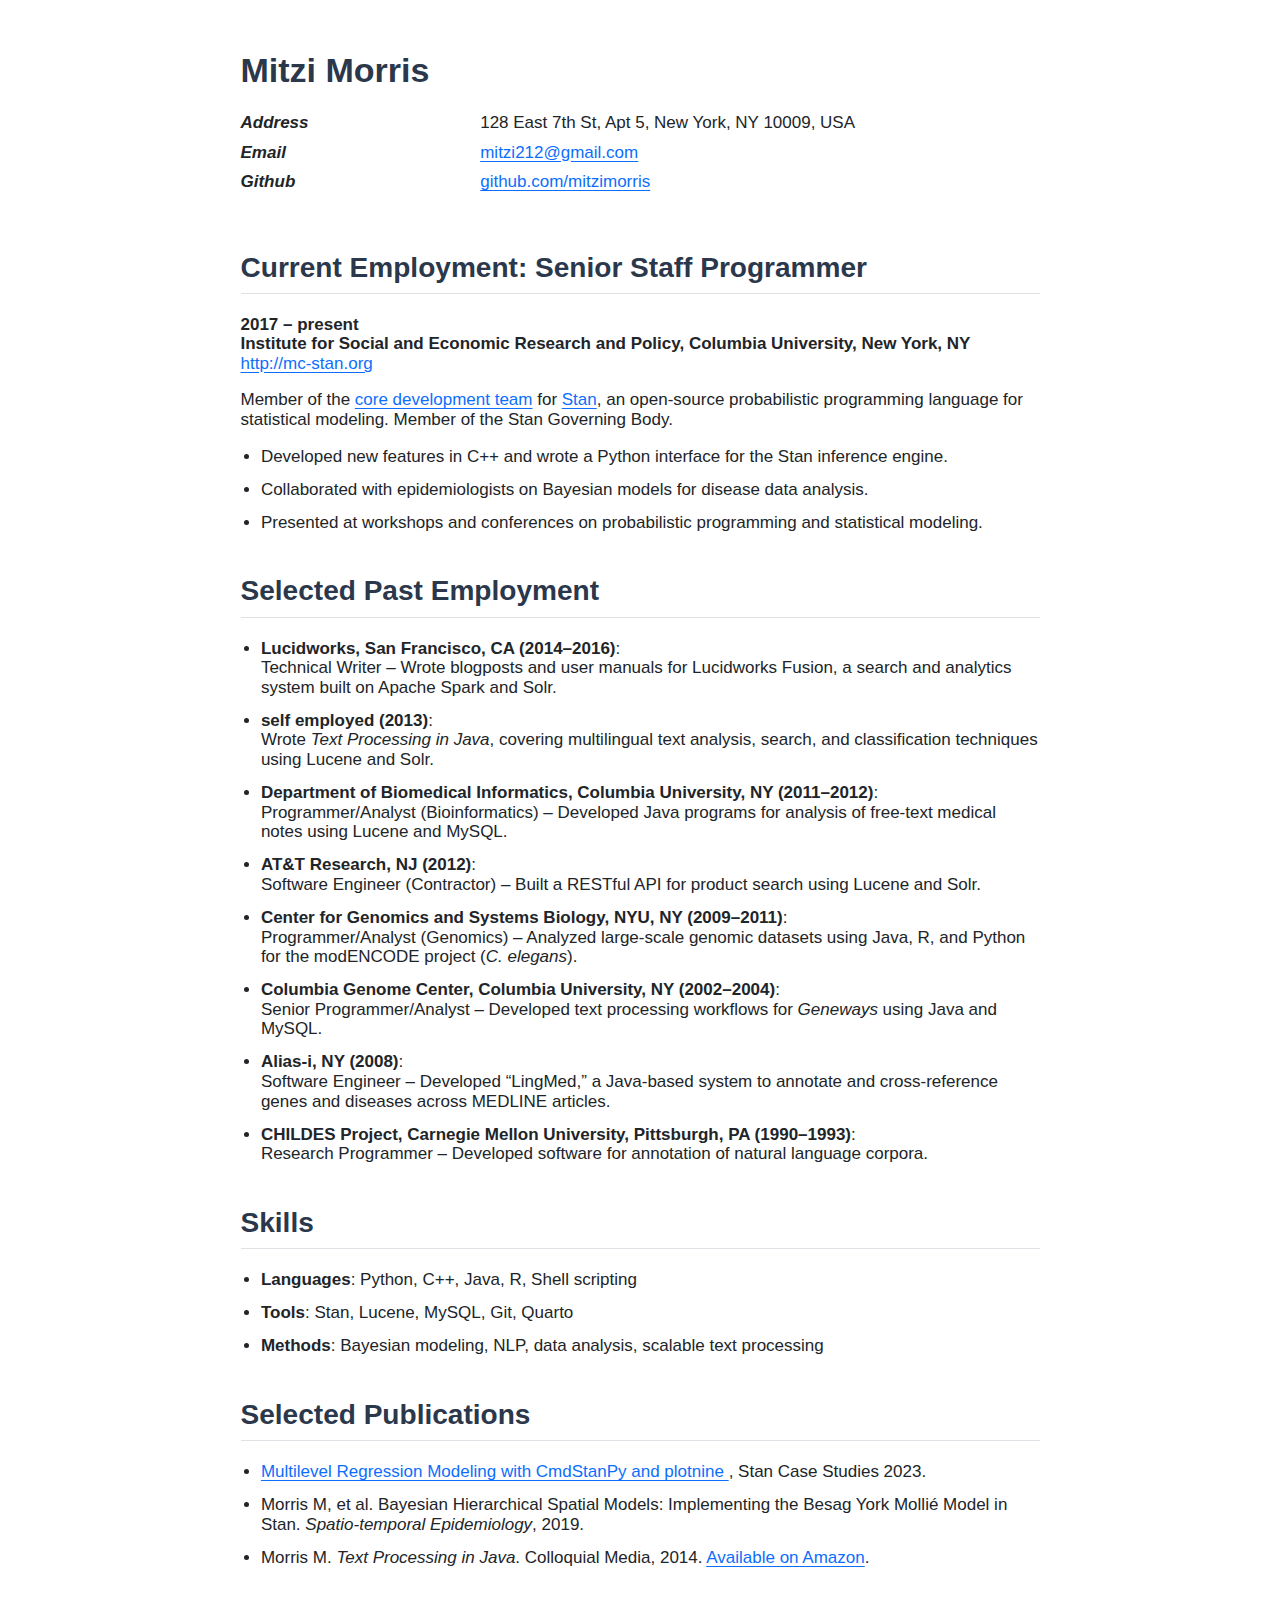
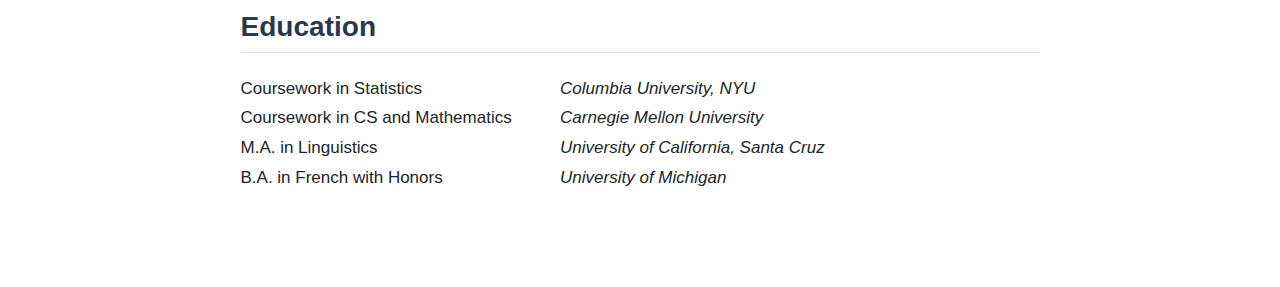
==== commit d87305a0: "new res" ====
--- a/index.html
+++ b/index.html
@@ -3059,15 +3059,16 @@
 }
 .columns {
 justify-content: space-between;
-margin-bottom: 1em;
+margin-top: 2em;
+margin-bottom: 3em;
 }
 .column {
-width: 48%;
+line-height: 1.75;
 }
-h1, h2, h3 {
+h1, h2 {
 color: var(--slateblue);
-margin-top: 1em;
-margin-bottom: 0.3em;
+margin-top: 1.5em;
+margin-bottom: 0.75em;
 }
 hr {
 border: 0;
@@ -3116,24 +3117,19 @@
 
 
 <div class="columns">
-<div class="column">
-<p><b><i>Address</i></b></p><b><i>
-<p>Email</p>
-</i></b><p><b><i>Github</i></b></p>
+<div class="column" style="width:30%;">
+<p><b><i>Address<br> Email<br> Github</i></b></p>
 </div><div class="column">
-<p>128 East 7th St, Apt 5, New York, NY 10009, USA</p>
-<p><a href="mailto:mitzi212@gmail.com">mitzi212@gmail.com</a></p>
-<p><a href="https://github.com/mitzimorris">github.com/mitzimorris</a></p>
+<p>128 East 7th St, Apt 5, New York, NY 10009, USA<br> <a href="mailto:mitzi212@gmail.com">mitzi212@gmail.com</a><br> <a href="https://github.com/mitzimorris">github.com/mitzimorris</a><br></p>
 </div>
 </div>
+<p> <br></p>
 <section id="current-employment-senior-staff-programmer" class="level2">
 <h2 class="anchored" data-anchor-id="current-employment-senior-staff-programmer">Current Employment: Senior Staff Programmer</h2>
 <p><strong>2017 – present</strong><br>
 <strong>Institute for Social and Economic Research and Policy, Columbia University, New York, NY</strong><br>
 <a href="http://mc-stan.org">http://mc-stan.org</a></p>
-<p>Member of the <a href="https://github.com/orgs/stan-dev">core development team</a> for <a href="https://mc-stan.org">Stan</a>,<br>
-an open-source probabilistic programming language for statistical modeling,<br>
-and member of the Stan Governing Body.</p>
+<p>Member of the <a href="https://github.com/orgs/stan-dev">core development team</a> for <a href="https://mc-stan.org">Stan</a>, an open-source probabilistic programming language for statistical modeling. Member of the Stan Governing Body.</p>
 <ul class="itemize-noindent">
 <li>
 Developed new features in C++ and wrote a Python interface for the Stan inference engine.
@@ -3148,7 +3144,6 @@
 </section>
 <section id="selected-past-employment" class="level2">
 <h2 class="anchored" data-anchor-id="selected-past-employment">Selected Past Employment</h2>
-<p> <br></p>
 <ul class="itemize-noindent">
 <li>
 <strong>Lucidworks, San Francisco, CA (2014–2016)</strong>:<br>
@@ -3184,8 +3179,8 @@
 </li>
 </ul>
 </section>
-<section id="skills" class="level1">
-<h1>Skills</h1>
+<section id="skills" class="level2">
+<h2 class="anchored" data-anchor-id="skills">Skills</h2>
 <ul class="itemize-noindent">
 <li>
 <strong>Languages</strong>: Python, C++, Java, R, Shell scripting
@@ -3198,8 +3193,8 @@
 </li>
 </ul>
 </section>
-<section id="selected-publications" class="level1">
-<h1>Selected Publications</h1>
+<section id="selected-publications" class="level2">
+<h2 class="anchored" data-anchor-id="selected-publications">Selected Publications</h2>
 <ul class="itemize-noindent">
 <li>
 <a href="https://mc-stan.org/users/documentation/case-studies/radon_cmdstanpy_plotnine.html"> Multilevel Regression Modeling with CmdStanPy and plotnine </a>, Stan Case Studies 2023.
@@ -3212,32 +3207,15 @@
 </li>
 </ul>
 </section>
-<section id="education" class="level1">
-<h1>Education</h1>
-<table class="caption-top table">
-<colgroup>
-<col style="width: 41%">
-<col style="width: 58%">
-</colgroup>
-<tbody>
-<tr class="odd">
-<td style="text-align: left;">Coursework in Statistics</td>
-<td style="text-align: left;"><em>Columbia University, NYU</em></td>
-</tr>
-<tr class="even">
-<td style="text-align: left;">Coursework in CS and Mathematics</td>
-<td style="text-align: left;"><em>Carnegie Mellon University</em></td>
-</tr>
-<tr class="odd">
-<td style="text-align: left;">M.A. in Linguistics</td>
-<td style="text-align: left;"><em>University of California, Santa Cruz</em></td>
-</tr>
-<tr class="even">
-<td style="text-align: left;">B.A. in French with Honors</td>
-<td style="text-align: left;"><em>University of Michigan</em></td>
-</tr>
-</tbody>
-</table>
+<section id="education" class="level2">
+<h2 class="anchored" data-anchor-id="education">Education</h2>
+<div class="columns">
+<div class="column" style="width:40%;">
+<p>Coursework in Statistics<br> Coursework in CS and Mathematics<br> M.A. in Linguistics<br> B.A. in French with Honors</p>
+</div><div class="column">
+<p><em>Columbia University, NYU</em><br> <em>Carnegie Mellon University</em><br> <em>University of California, Santa Cruz</em><br> <em>University of Michigan</em></p>
+</div>
+</div>
 </section>
 
 </main>
